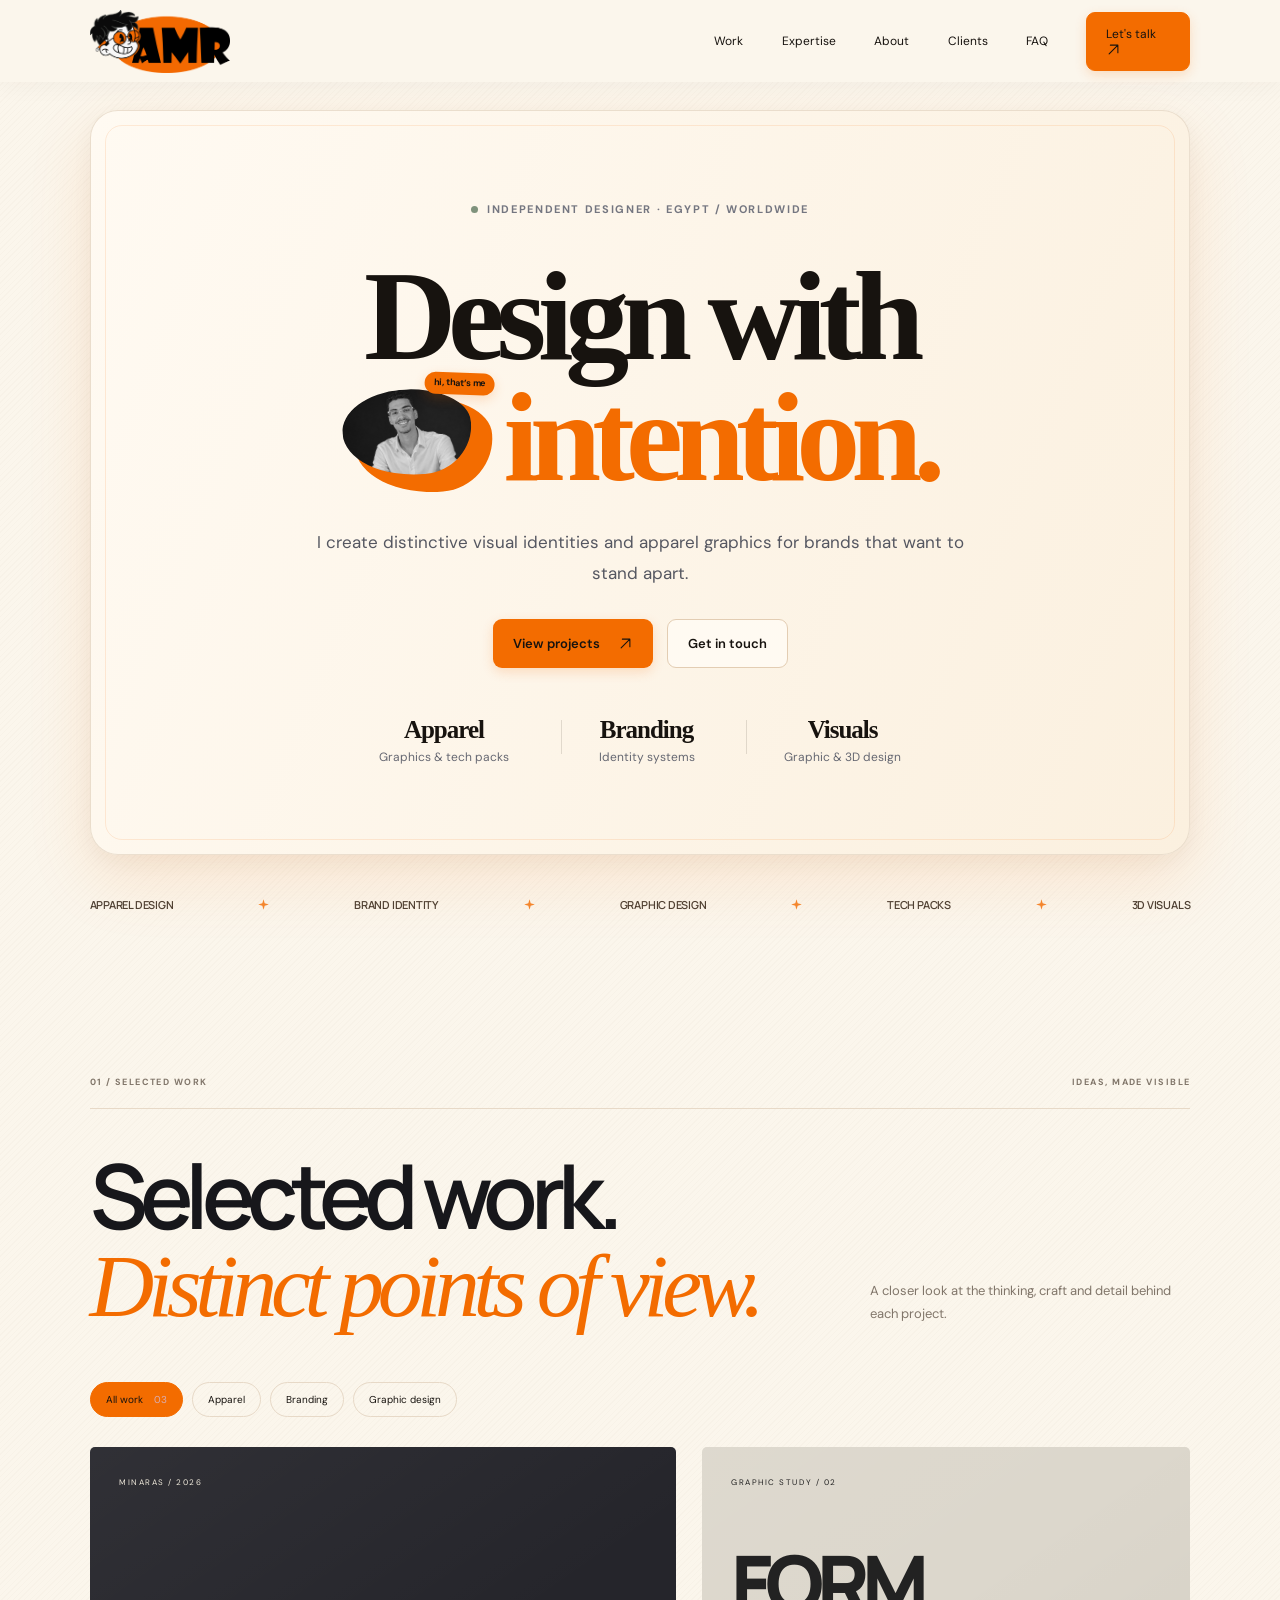
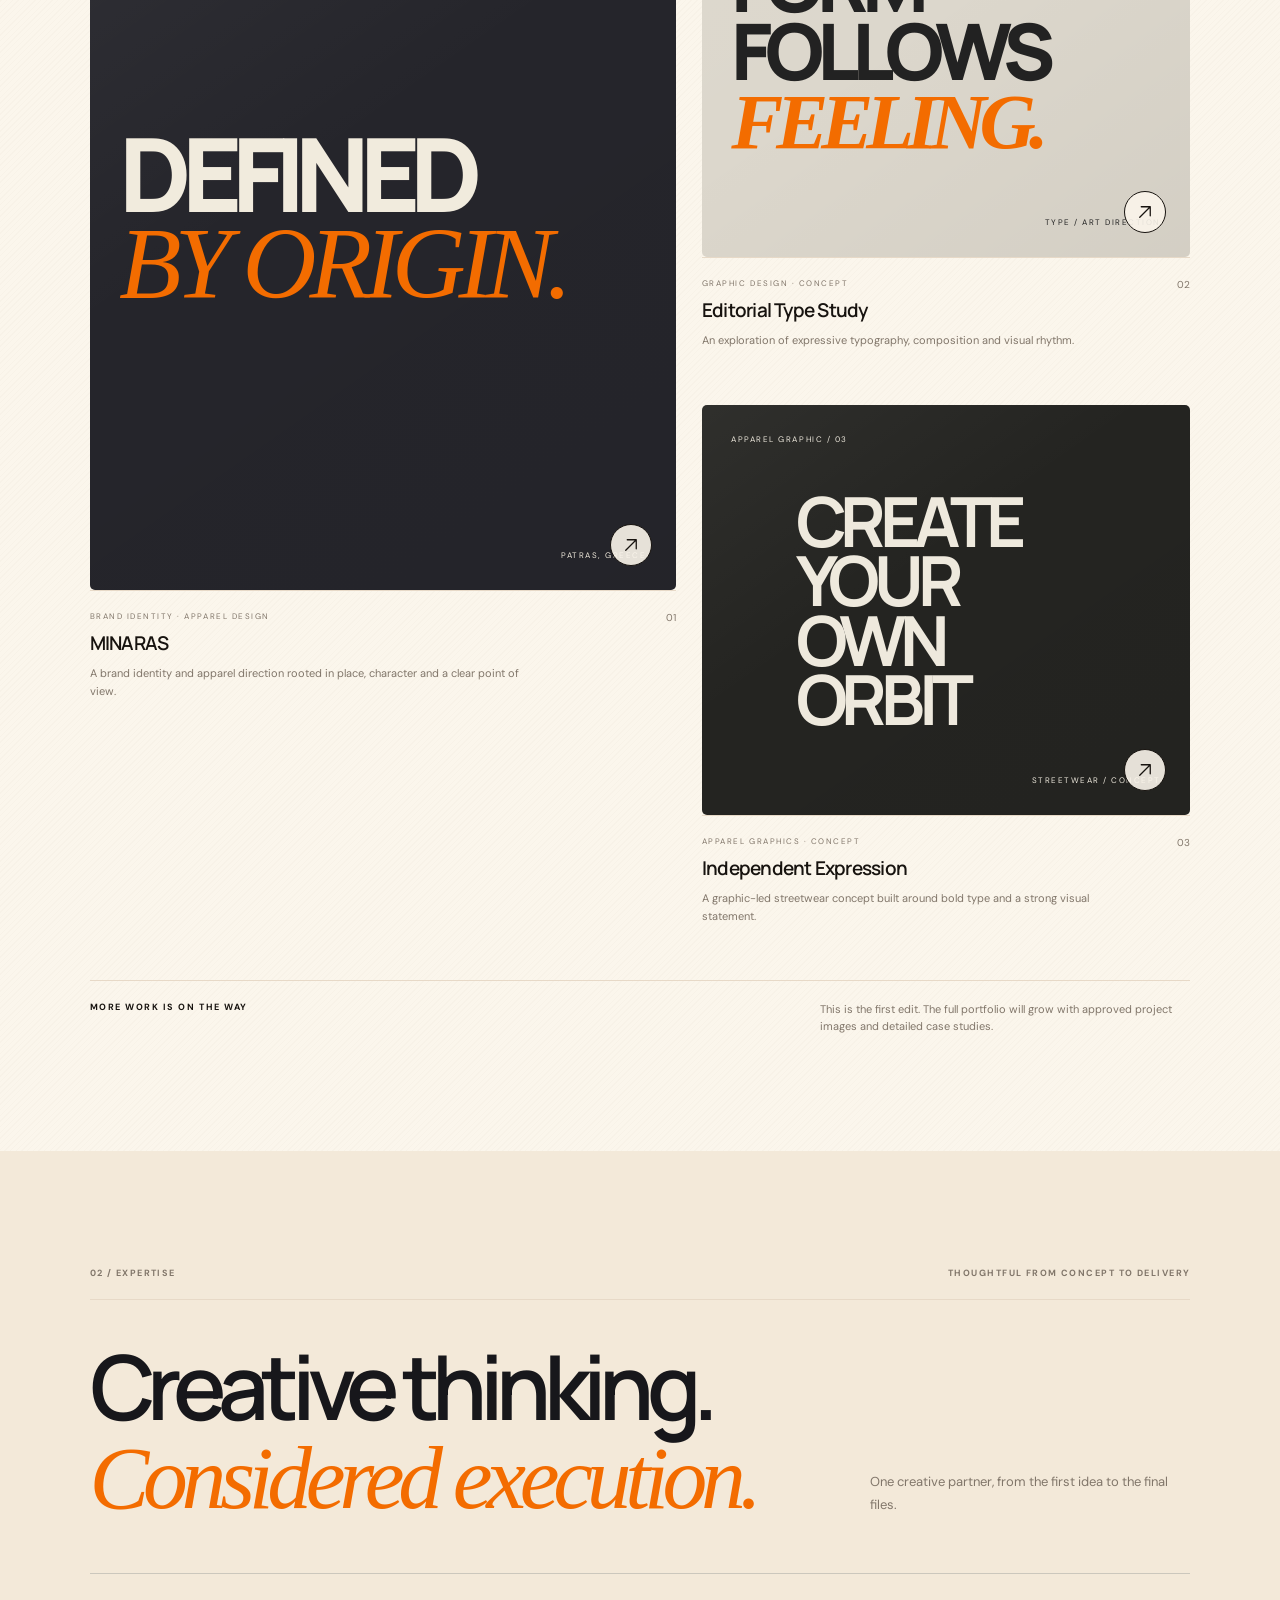
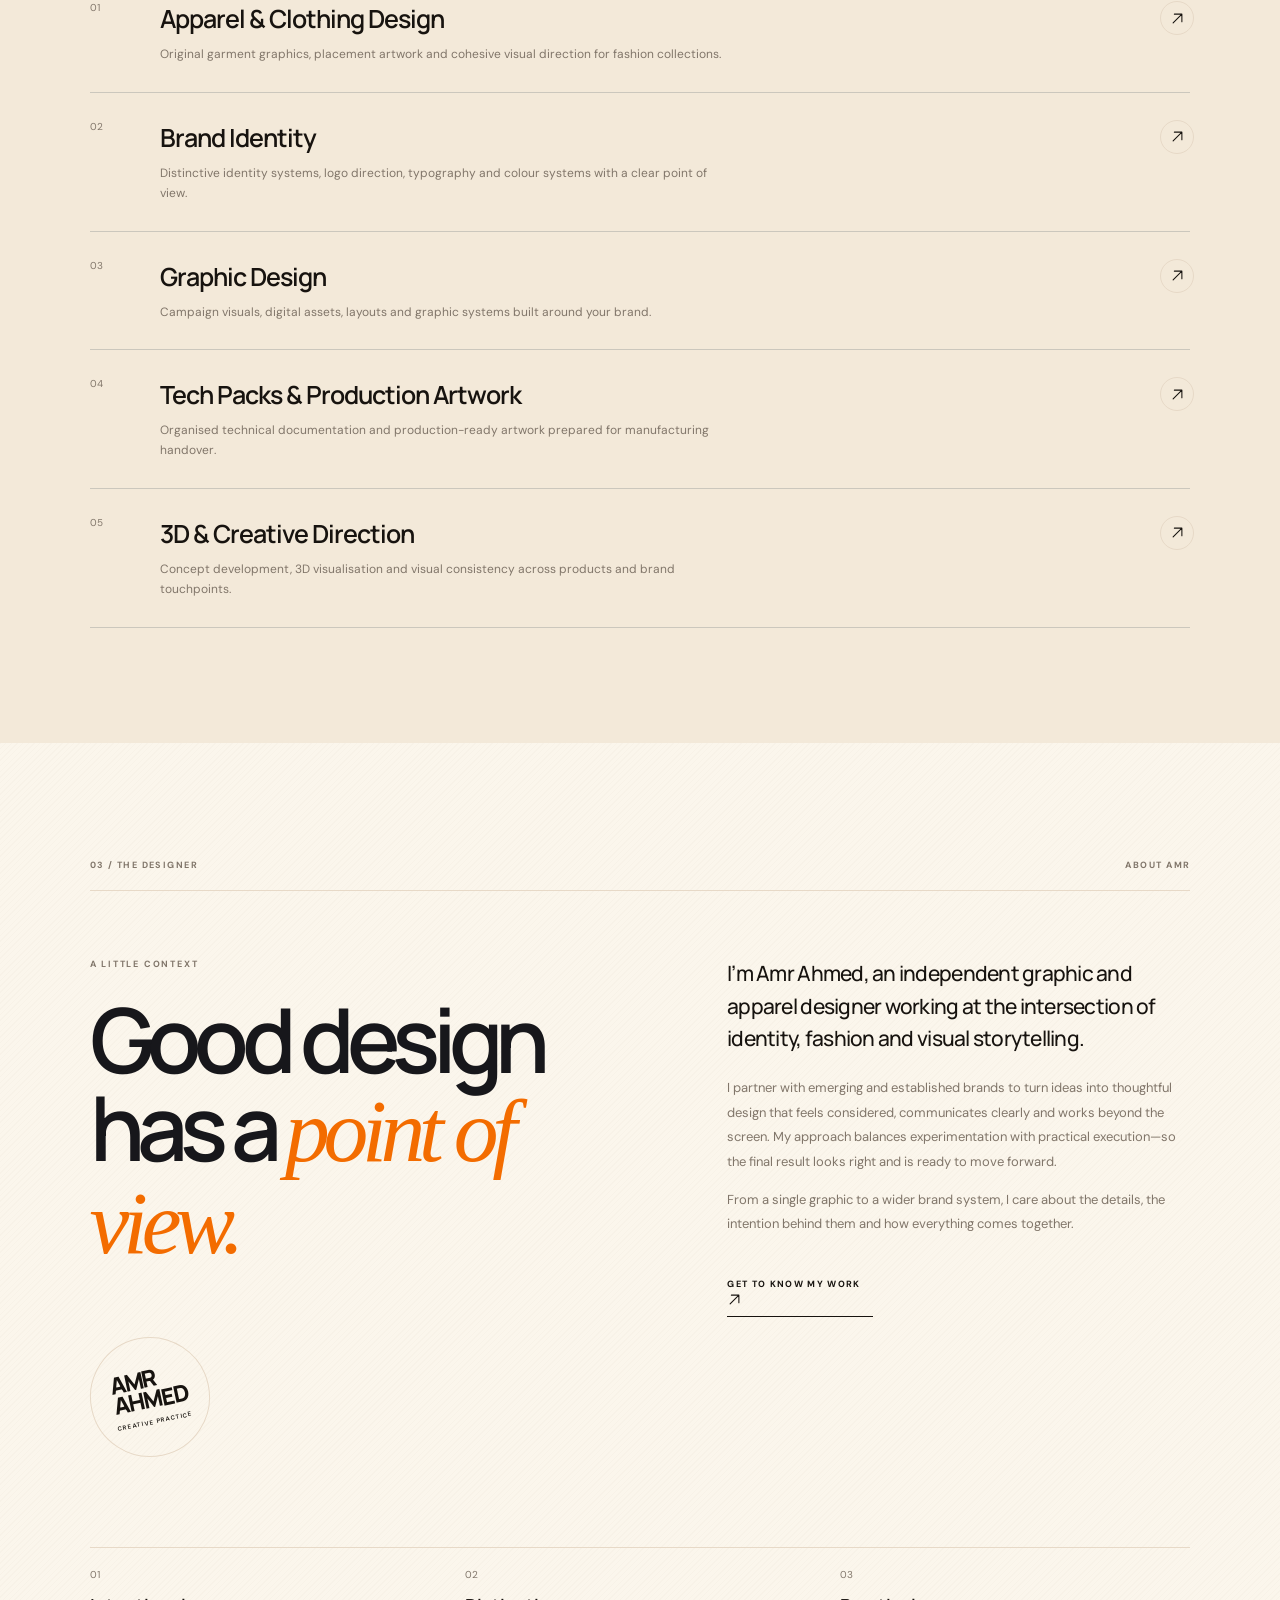
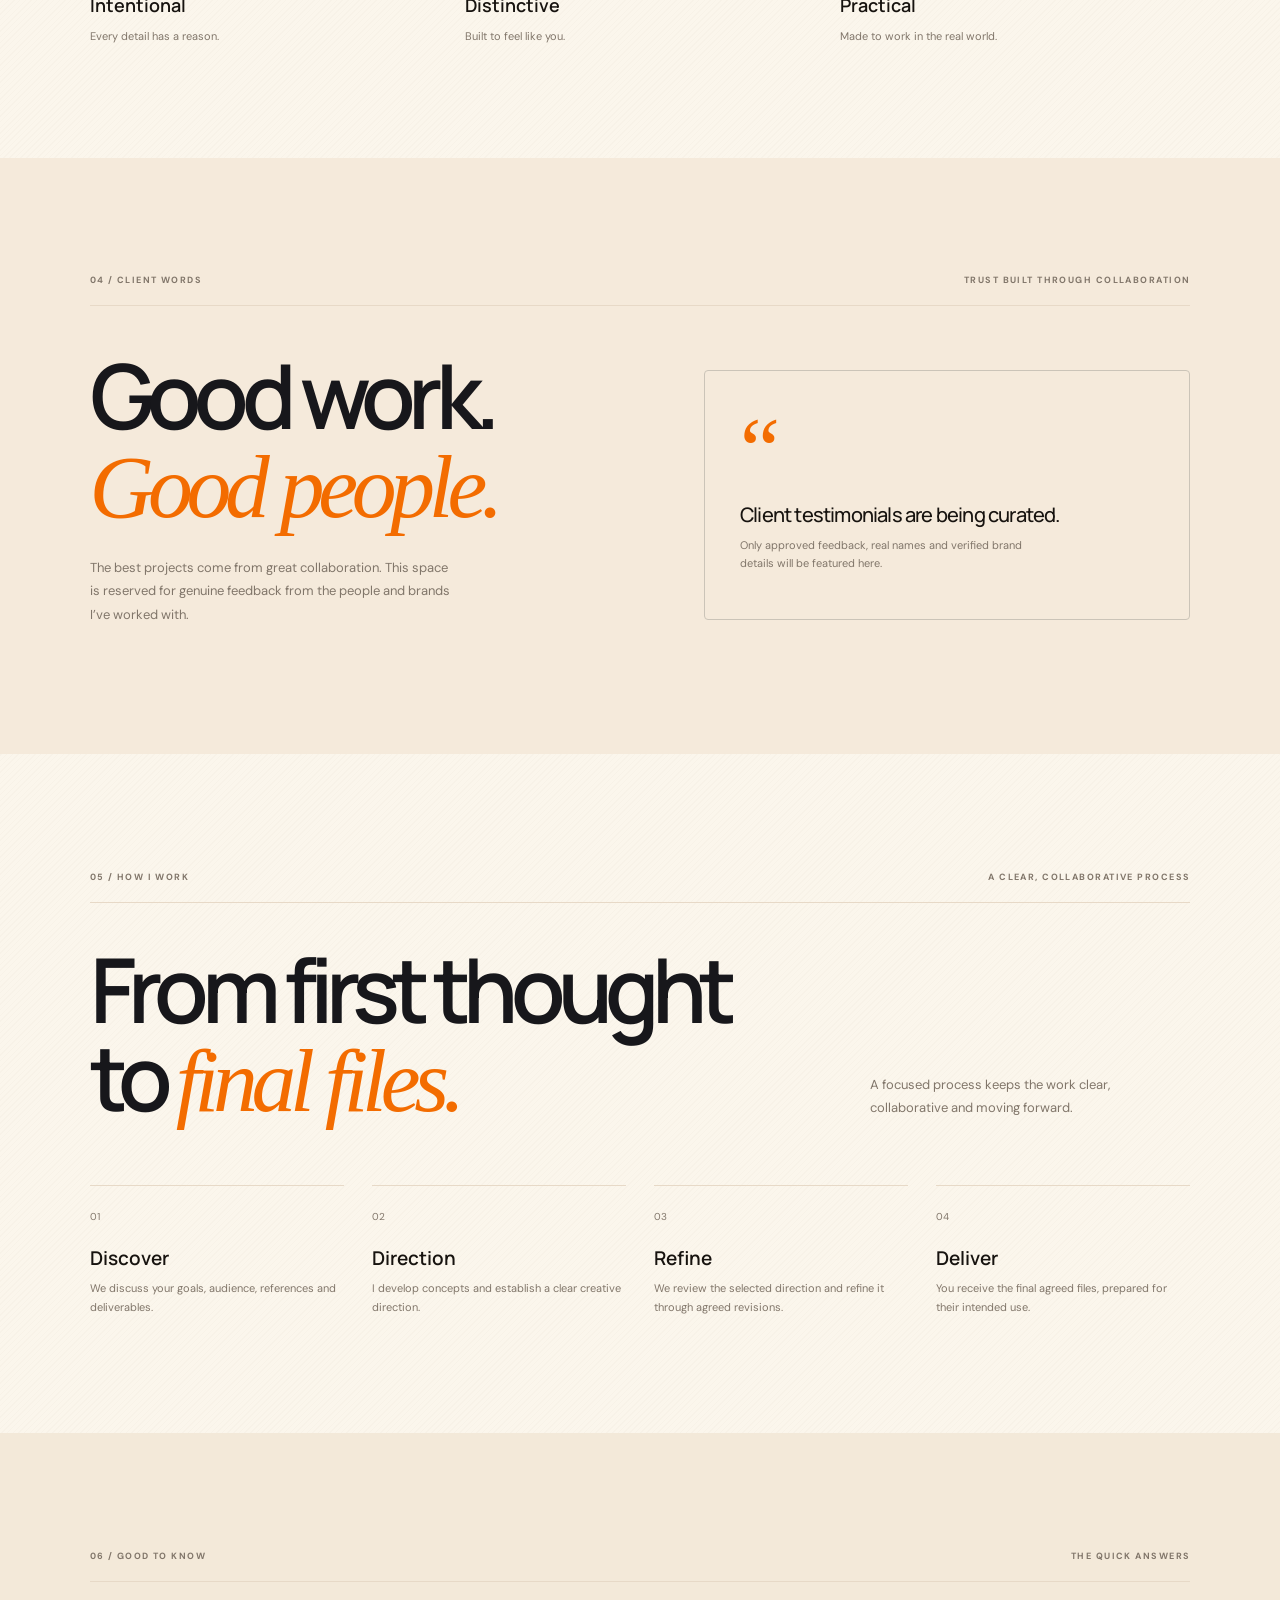
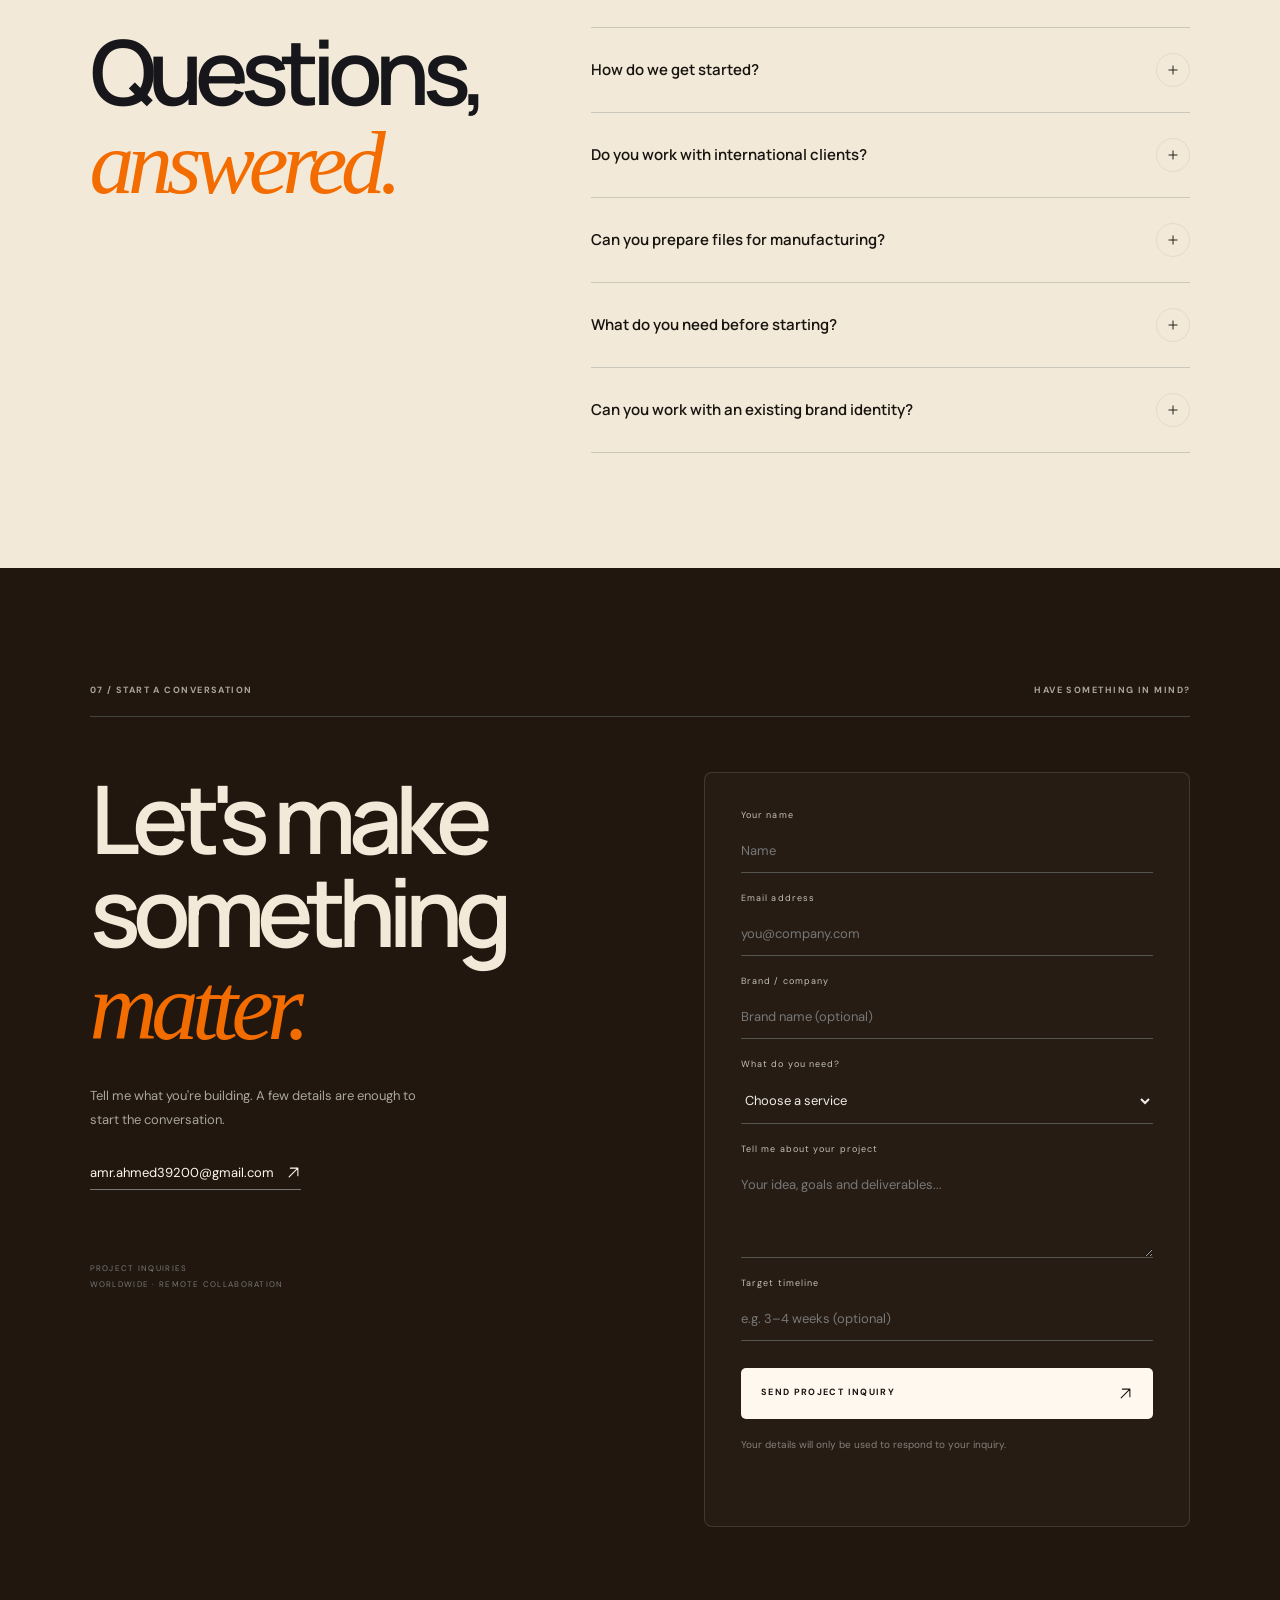
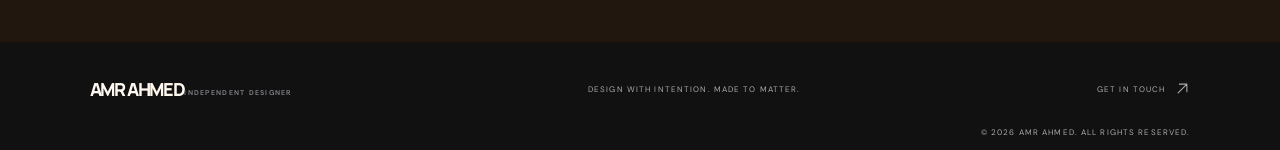
==== index.html @ 933d5154 "Use original portrait photo with its background" ====
<!doctype html>
<html lang="en">
<head>
<meta charset="utf-8">
<meta name="viewport" content="width=device-width,initial-scale=1">
<meta name="description" content="Amr Ahmed is an independent graphic and apparel designer creating distinctive visual identities, apparel graphics and production-ready design systems.">
<meta name="theme-color" content="#fbf6ec">
<title>Amr Ahmed — Independent Designer & Creative Studio</title>
<link rel="preconnect" href="https://fonts.googleapis.com">
<link rel="preconnect" href="https://fonts.gstatic.com" crossorigin>
<link href="https://fonts.googleapis.com/css2?family=DM+Sans:wght@400;500;600;700&family=Manrope:wght@400;500;600;700;800&display=swap" rel="stylesheet">
<link rel="stylesheet" href="styles.css">
</head>
<body>
<a class="skip-link" href="#main">Skip to content</a>
<header class="site-header">
  <a class="wordmark" href="#home" aria-label="Amr Ahmed home"><img class="brand-logo" src="amr-logo.png" alt="Amr Ahmed logo"></a>
  <button class="menu-toggle" aria-label="Open navigation" aria-expanded="false" aria-controls="primary-nav"><span></span><span></span></button>
  <nav class="nav" id="primary-nav" aria-label="Main navigation">
    <a href="#work">Work</a><a href="#services">Expertise</a><a href="#about">About</a><a href="#testimonials">Clients</a><a href="#faq">FAQ</a><a class="nav-cta" href="#contact">Let's talk <span><svg class="icon-arrow" viewBox="0 0 24 24" aria-hidden="true" focusable="false"><path d="M5 19 19 5M7 5h12v12"/></svg></span></a>
  </nav>
</header>
<main id="main">
<section class="hero section" id="home">
  <div class="hero-panel">
    <div class="hero-copy">
      <p class="eyebrow"><span class="status-dot"></span> INDEPENDENT DESIGNER · EGYPT / WORLDWIDE</p>
      <h1>Design with<br><em><span class="hero-portrait-sticker"><img class="portrait-main" src="Relaxed Monochrome Studio Portrait.png" alt="Amr Ahmed" loading="eager"><span>hi, that’s me</span></span>intention.</em></h1>
      <p class="hero-description">I create distinctive visual identities and apparel graphics for brands that want to stand apart.</p>
      <div class="hero-actions"><a class="primary-action" href="#work">View projects <span><svg class="icon-arrow" viewBox="0 0 24 24" aria-hidden="true" focusable="false"><path d="M5 19 19 5M7 5h12v12"/></svg></span></a><a class="secondary-action" href="#contact">Get in touch</a></div>
      <div class="hero-specialties"><div><strong>Apparel</strong><span>Graphics & tech packs</span></div><div><strong>Branding</strong><span>Identity systems</span></div><div><strong>Visuals</strong><span>Graphic & 3D design</span></div></div>
    </div>
    <div class="hero-art" aria-hidden="true"><div class="hero-orbit"></div><div class="hero-symbol">A<span>+</span></div></div>
  </div>
</section>
<div class="client-strip" aria-label="Design disciplines"><span>APPAREL DESIGN</span><svg class="strip-mark" viewBox="0 0 20 20" aria-hidden="true" focusable="false"><path d="M10 1.8 11.8 8.2 18.2 10 11.8 11.8 10 18.2 8.2 11.8 1.8 10 8.2 8.2 10 1.8Z" fill="currentColor"/></svg><span>BRAND IDENTITY</span><svg class="strip-mark" viewBox="0 0 20 20" aria-hidden="true" focusable="false"><path d="M10 1.8 11.8 8.2 18.2 10 11.8 11.8 10 18.2 8.2 11.8 1.8 10 8.2 8.2 10 1.8Z" fill="currentColor"/></svg><span>GRAPHIC DESIGN</span><svg class="strip-mark" viewBox="0 0 20 20" aria-hidden="true" focusable="false"><path d="M10 1.8 11.8 8.2 18.2 10 11.8 11.8 10 18.2 8.2 11.8 1.8 10 8.2 8.2 10 1.8Z" fill="currentColor"/></svg><span>TECH PACKS</span><svg class="strip-mark" viewBox="0 0 20 20" aria-hidden="true" focusable="false"><path d="M10 1.8 11.8 8.2 18.2 10 11.8 11.8 10 18.2 8.2 11.8 1.8 10 8.2 8.2 10 1.8Z" fill="currentColor"/></svg><span>3D VISUALS</span></div>

<section class="section work-section" id="work">
  <div class="section-kicker"><span>01 / SELECTED WORK</span><span>IDEAS, MADE VISIBLE</span></div>
  <div class="section-heading"><h2>Selected work.<br><em>Distinct points of view.</em></h2><p>A closer look at the thinking, craft and detail behind each project.</p></div>
  <div class="filter-bar" role="group" aria-label="Filter projects">
    <button class="filter-btn active" type="button" data-filter="all" aria-pressed="true">All work <span>03</span></button>
    <button class="filter-btn" type="button" data-filter="apparel" aria-pressed="false">Apparel</button>
    <button class="filter-btn" type="button" data-filter="branding" aria-pressed="false">Branding</button>
    <button class="filter-btn" type="button" data-filter="graphic" aria-pressed="false">Graphic design</button>
  </div>
  <div class="work-grid" id="project-grid">
    <article class="project project-feature" data-category="apparel branding">
      <a class="project-link" href="#contact" aria-label="Discuss a project like MINARAS">
        <div class="project-visual visual-minaras"><span class="visual-label">MINARAS / 2026</span><div class="visual-type">DEFINED<br><i>BY ORIGIN.</i></div><span class="visual-foot">PATRAS, GREECE</span><span class="visual-open"><svg class="icon-arrow" viewBox="0 0 24 24" aria-hidden="true" focusable="false"><path d="M5 19 19 5M7 5h12v12"/></svg></span></div>
      </a>
      <div class="project-meta"><div><p class="project-category">BRAND IDENTITY · APPAREL DESIGN</p><h3>MINARAS</h3><p class="project-description">A brand identity and apparel direction rooted in place, character and a clear point of view.</p></div><span class="project-number">01</span></div>
    </article>
    <article class="project" data-category="graphic">
      <a class="project-link" href="#contact" aria-label="Discuss graphic design projects">
        <div class="project-visual visual-typeonly"><span class="visual-label">GRAPHIC STUDY / 02</span><div class="type-poster">FORM<br>FOLLOWS<br><em>FEELING.</em></div><span class="visual-foot">TYPE / ART DIRECTION</span><span class="visual-open"><svg class="icon-arrow" viewBox="0 0 24 24" aria-hidden="true" focusable="false"><path d="M5 19 19 5M7 5h12v12"/></svg></span></div>
      </a>
      <div class="project-meta"><div><p class="project-category">GRAPHIC DESIGN · CONCEPT</p><h3>Editorial Type Study</h3><p class="project-description">An exploration of expressive typography, composition and visual rhythm.</p></div><span class="project-number">02</span></div>
    </article>
    <article class="project" data-category="apparel graphic">
      <a class="project-link" href="#contact" aria-label="Discuss apparel graphic projects">
        <div class="project-visual visual-dark"><span class="visual-label">APPAREL GRAPHIC / 03</span><div class="dark-orbit">CREATE<br>YOUR<br>OWN<br>ORBIT</div><span class="visual-foot">STREETWEAR / CONCEPT</span><span class="visual-open"><svg class="icon-arrow" viewBox="0 0 24 24" aria-hidden="true" focusable="false"><path d="M5 19 19 5M7 5h12v12"/></svg></span></div>
      </a>
      <div class="project-meta"><div><p class="project-category">APPAREL GRAPHICS · CONCEPT</p><h3>Independent Expression</h3><p class="project-description">A graphic-led streetwear concept built around bold type and a strong visual statement.</p></div><span class="project-number">03</span></div>
    </article>
  </div>
  <div class="work-note"><span>MORE WORK IS ON THE WAY</span><p>This is the first edit. The full portfolio will grow with approved project images and detailed case studies.</p></div>
</section>

<section class="services-section section" id="services">
  <div class="section-kicker"><span>02 / EXPERTISE</span><span>THOUGHTFUL FROM CONCEPT TO DELIVERY</span></div>
  <div class="section-heading"><h2>Creative thinking.<br><em>Considered execution.</em></h2><p>One creative partner, from the first idea to the final files.</p></div>
  <div class="service-list">
    <article class="service-row"><span>01</span><div><h3>Apparel & Clothing Design</h3><p>Original garment graphics, placement artwork and cohesive visual direction for fashion collections.</p></div><b><svg class="icon-arrow" viewBox="0 0 24 24" aria-hidden="true" focusable="false"><path d="M5 19 19 5M7 5h12v12"/></svg></b></article>
    <article class="service-row"><span>02</span><div><h3>Brand Identity</h3><p>Distinctive identity systems, logo direction, typography and colour systems with a clear point of view.</p></div><b><svg class="icon-arrow" viewBox="0 0 24 24" aria-hidden="true" focusable="false"><path d="M5 19 19 5M7 5h12v12"/></svg></b></article>
    <article class="service-row"><span>03</span><div><h3>Graphic Design</h3><p>Campaign visuals, digital assets, layouts and graphic systems built around your brand.</p></div><b><svg class="icon-arrow" viewBox="0 0 24 24" aria-hidden="true" focusable="false"><path d="M5 19 19 5M7 5h12v12"/></svg></b></article>
    <article class="service-row"><span>04</span><div><h3>Tech Packs & Production Artwork</h3><p>Organised technical documentation and production-ready artwork prepared for manufacturing handover.</p></div><b><svg class="icon-arrow" viewBox="0 0 24 24" aria-hidden="true" focusable="false"><path d="M5 19 19 5M7 5h12v12"/></svg></b></article>
    <article class="service-row"><span>05</span><div><h3>3D & Creative Direction</h3><p>Concept development, 3D visualisation and visual consistency across products and brand touchpoints.</p></div><b><svg class="icon-arrow" viewBox="0 0 24 24" aria-hidden="true" focusable="false"><path d="M5 19 19 5M7 5h12v12"/></svg></b></article>
  </div>
</section>

<section class="about-section section" id="about">
  <div class="section-kicker"><span>03 / THE DESIGNER</span><span>ABOUT AMR</span></div>
  <div class="about-layout"><div><p class="eyebrow">A LITTLE CONTEXT</p><h2>Good design<br>has a <em>point of view.</em></h2><div class="about-stamp">AMR<br>AHMED<span>CREATIVE PRACTICE</span></div></div>
    <div class="about-copy"><p class="about-lead">I’m Amr Ahmed, an independent graphic and apparel designer working at the intersection of identity, fashion and visual storytelling.</p><p>I partner with emerging and established brands to turn ideas into thoughtful design that feels considered, communicates clearly and works beyond the screen. My approach balances experimentation with practical execution—so the final result looks right and is ready to move forward.</p><p>From a single graphic to a wider brand system, I care about the details, the intention behind them and how everything comes together.</p><a class="text-link" href="mailto:amr.ahmed39200@gmail.com">GET TO KNOW MY WORK <span><svg class="icon-arrow" viewBox="0 0 24 24" aria-hidden="true" focusable="false"><path d="M5 19 19 5M7 5h12v12"/></svg></span></a></div>
  </div>
  <div class="principles"><div><span>01</span><strong>Intentional</strong><p>Every detail has a reason.</p></div><div><span>02</span><strong>Distinctive</strong><p>Built to feel like you.</p></div><div><span>03</span><strong>Practical</strong><p>Made to work in the real world.</p></div></div>
</section>

<section class="testimonials-section section" id="testimonials">
  <div class="section-kicker"><span>04 / CLIENT WORDS</span><span>TRUST BUILT THROUGH COLLABORATION</span></div>
  <div class="testimonial-layout"><div><h2>Good work.<br><em>Good people.</em></h2><p class="testimonial-intro">The best projects come from great collaboration. This space is reserved for genuine feedback from the people and brands I’ve worked with.</p></div>
    <div class="testimonial-empty"><span class="quote-mark">“</span><p>Client testimonials are being curated.</p><small>Only approved feedback, real names and verified brand details will be featured here.</small></div>
  </div>
</section>

<section class="process-section section">
  <div class="section-kicker"><span>05 / HOW I WORK</span><span>A CLEAR, COLLABORATIVE PROCESS</span></div>
  <div class="section-heading"><h2>From first thought<br>to <em>final files.</em></h2><p>A focused process keeps the work clear, collaborative and moving forward.</p></div>
  <div class="process-grid"><div><span>01</span><h3>Discover</h3><p>We discuss your goals, audience, references and deliverables.</p></div><div><span>02</span><h3>Direction</h3><p>I develop concepts and establish a clear creative direction.</p></div><div><span>03</span><h3>Refine</h3><p>We review the selected direction and refine it through agreed revisions.</p></div><div><span>04</span><h3>Deliver</h3><p>You receive the final agreed files, prepared for their intended use.</p></div></div>
</section>

<section class="faq-section section" id="faq">
  <div class="section-kicker"><span>06 / GOOD TO KNOW</span><span>THE QUICK ANSWERS</span></div>
  <div class="faq-layout"><h2>Questions,<br><em>answered.</em></h2><div class="faq-list">
    <details><summary>How do we get started? <span class="faq-toggle" aria-hidden="true"><svg viewBox="0 0 24 24" focusable="false"><path d="M12 5v14M5 12h14"/></svg></span></summary><p>Send a project inquiry with a short description, your goals and any useful references. I’ll review it and get back to you with next steps.</p></details>
    <details><summary>Do you work with international clients? <span class="faq-toggle" aria-hidden="true"><svg viewBox="0 0 24 24" focusable="false"><path d="M12 5v14M5 12h14"/></svg></span></summary><p>Yes. I work remotely with clients and brands across different countries and time zones.</p></details>
    <details><summary>Can you prepare files for manufacturing? <span class="faq-toggle" aria-hidden="true"><svg viewBox="0 0 24 24" focusable="false"><path d="M12 5v14M5 12h14"/></svg></span></summary><p>Yes. Production-oriented artwork and tech packs can be included when agreed in the project scope.</p></details>
    <details><summary>What do you need before starting? <span class="faq-toggle" aria-hidden="true"><svg viewBox="0 0 24 24" focusable="false"><path d="M12 5v14M5 12h14"/></svg></span></summary><p>A brief overview of the project, your goals, references if available and an idea of the deliverables and timeline.</p></details>
    <details><summary>Can you work with an existing brand identity? <span class="faq-toggle" aria-hidden="true"><svg viewBox="0 0 24 24" focusable="false"><path d="M12 5v14M5 12h14"/></svg></span></summary><p>Absolutely. I can work within your existing guidelines or help develop a new visual direction where needed.</p></details>
  </div></div>
</section>

<section class="contact-section section" id="contact">
  <div class="section-kicker"><span>07 / START A CONVERSATION</span><span>HAVE SOMETHING IN MIND?</span></div>
  <div class="contact-layout"><div><h2>Let's make<br>something <em>matter.</em></h2><p>Tell me what you're building. A few details are enough to start the conversation.</p><a class="contact-email" href="mailto:amr.ahmed39200@gmail.com">amr.ahmed39200@gmail.com <svg class="icon-arrow" viewBox="0 0 24 24" aria-hidden="true" focusable="false"><path d="M5 19 19 5M7 5h12v12"/></svg></a><div class="contact-aside">PROJECT INQUIRIES<br>WORLDWIDE · REMOTE COLLABORATION</div></div>
    <form id="project-inquiry-form" action="https://formspree.io/f/mgaknovb" method="POST">
      <input type="hidden" name="_subject" value="New Project Inquiry — Amr Ahmed Creative Studio"><input type="text" name="_gotcha" class="hidden" tabindex="-1" autocomplete="off" aria-hidden="true">
      <label>Your name<input name="name" required placeholder="Name"></label>
      <label>Email address<input type="email" name="email" required placeholder="you@company.com"></label>
      <label>Brand / company<input name="brand" placeholder="Brand name (optional)"></label>
      <label>What do you need?<select name="service" required><option value="">Choose a service</option><option>Apparel & Clothing Design</option><option>Brand Identity</option><option>Graphic Design</option><option>Tech Packs</option><option>3D & Creative Direction</option><option>Something else</option></select></label>
      <label>Tell me about your project<textarea name="details" rows="4" required placeholder="Your idea, goals and deliverables..."></textarea></label>
      <label>Target timeline<input name="timeline" placeholder="e.g. 3–4 weeks (optional)"></label>
      <button class="submit-btn" type="submit">SEND PROJECT INQUIRY <span><svg class="icon-arrow" viewBox="0 0 24 24" aria-hidden="true" focusable="false"><path d="M5 19 19 5M7 5h12v12"/></svg></span></button><small class="form-note">Your details will only be used to respond to your inquiry.</small><p id="form-status" class="form-note" role="status" aria-live="polite"></p>
    </form>
  </div>
</section>
</main>
<footer><a class="wordmark" href="#home">AMR AHMED<span>INDEPENDENT DESIGNER</span></a><span>DESIGN WITH INTENTION. MADE TO MATTER.</span><a href="mailto:amr.ahmed39200@gmail.com">GET IN TOUCH <svg class="icon-arrow" viewBox="0 0 24 24" aria-hidden="true" focusable="false"><path d="M5 19 19 5M7 5h12v12"/></svg></a><small>© <span id="year"></span> AMR AHMED. ALL RIGHTS RESERVED.</small></footer>
<script type="module" src="script.js"></script>
</body></html>
---- styles.css ----
:root{--paper:#f3f1eb;--paper-2:#e9e6de;--ink:#171715;--muted:#77756e;--line:#d5d1c7;--accent:#76283b;--accent-soft:#b98b91;--dark:#171715;--white:#f4f1e9;--page: min(1440px,100%);--gutter:clamp(24px,7vw,112px)}
*{box-sizing:border-box}html{scroll-behavior:smooth;scroll-padding-top:90px}body{margin:0;background:var(--paper);color:var(--ink);font-family:"DM Sans",sans-serif;-webkit-font-smoothing:antialiased}body.menu-open{overflow:hidden}a{color:inherit;text-decoration:none}button,input,select,textarea{font:inherit}button{color:inherit}.skip-link{position:absolute;left:-999px;top:10px;background:var(--ink);color:var(--paper);padding:12px;z-index:20}.skip-link:focus{left:10px}.site-header{height:88px;padding:0 var(--gutter);display:flex;align-items:center;justify-content:space-between;border-bottom:1px solid var(--line);position:sticky;top:0;background:rgba(243,241,235,.94);backdrop-filter:blur(14px);z-index:10}.wordmark{font:800 17px/1 Manrope,sans-serif;letter-spacing:-.07em}.wordmark span{display:block;font:600 8px "DM Sans";letter-spacing:.2em;margin-top:7px}.nav{display:flex;gap:clamp(18px,2.6vw,38px);align-items:center;font-size:11px}.nav a{transition:opacity .2s}.nav a:hover{opacity:.55}.nav-cta{border:1px solid var(--ink);padding:13px 17px}.nav-cta span{margin-left:12px}.menu-toggle{display:none}.section{width:var(--page);margin:auto;padding:clamp(82px,10vw,145px) var(--gutter)}.hero{min-height:min(790px,calc(100svh - 88px));position:relative;display:flex;flex-direction:column;justify-content:space-between;overflow:hidden;padding-top:45px;padding-bottom:80px}.hero-topline,.section-kicker{display:flex;justify-content:space-between;align-items:center;font-size:9px;letter-spacing:.16em;font-weight:700;color:var(--muted)}.status-dot{width:7px;height:7px;border-radius:50%;background:#82916e;display:inline-block;margin-right:9px}.hero-topline{justify-content:flex-start}.topline-location{margin-left:auto}.hero-content{position:relative;z-index:1;margin-top:45px}.eyebrow{font-size:9px;letter-spacing:.2em;font-weight:700;color:var(--muted)}.hero h1{font:600 clamp(64px,10vw,150px)/.88 Manrope,sans-serif;letter-spacing:-.09em;margin:35px 0 38px;max-width:1000px}.hero h1 em,h2 em{font-family:Georgia,serif;font-weight:400;color:var(--accent);letter-spacing:-.07em}.hero-bottom{display:flex;justify-content:space-between;align-items:end;max-width:830px}.hero-bottom p{max-width:400px;font-size:15px;line-height:1.8;color:#5d5b55;margin:0}.round-link{width:100px;height:100px;border:1px solid var(--ink);border-radius:50%;display:flex;flex-direction:column;justify-content:center;align-items:center;text-align:center;font-size:8px;letter-spacing:.13em;line-height:1.5;transition:background .25s,color .25s,transform .25s}.round-link span{font-size:17px;margin-top:4px}.round-link:hover{background:var(--ink);color:var(--paper);transform:rotate(-8deg)}.hero-index{position:absolute;right:8%;top:22%;font:800 clamp(150px,25vw,370px)/1 Manrope;color:#ebe8e0;letter-spacing:-.15em;pointer-events:none}.hero-index span{font-size:18px;vertical-align:top}.hero-side-note{position:absolute;right:var(--gutter);bottom:32px;writing-mode:vertical-rl;font-size:8px;letter-spacing:.18em;color:var(--muted)}.marquee{background:var(--ink);color:var(--paper);overflow:hidden;padding:21px var(--gutter);white-space:nowrap}.marquee div{display:flex;justify-content:space-between;align-items:center;gap:30px;font-size:9px;letter-spacing:.2em;font-weight:600}.marquee i{font-style:normal;color:var(--accent-soft)}.section-kicker{padding-bottom:18px;border-bottom:1px solid var(--line)}.section-heading{display:flex;justify-content:space-between;align-items:end;gap:40px;margin:42px 0 52px}.section h2{font:600 clamp(48px,7vw,96px)/.98 Manrope;letter-spacing:-.085em;margin:0}.section-heading>p{max-width:320px;color:var(--muted);font-size:13px;line-height:1.8;margin:0 0 5px}.filter-bar{display:flex;gap:9px;flex-wrap:wrap;margin:0 0 30px}.filter-btn{border:1px solid var(--line);background:transparent;padding:10px 15px;border-radius:40px;font-size:10px;cursor:pointer;transition:background .2s,color .2s,border .2s}.filter-btn span{margin-left:8px;color:var(--accent-soft)}.filter-btn:hover,.filter-btn.active{background:var(--ink);border-color:var(--ink);color:var(--paper)}.filter-btn.active span{color:#d8aeb4}.work-grid{display:grid;grid-template-columns:1.2fr 1fr;gap:56px 26px}.project{min-width:0}.project-feature{grid-row:span 2}.project-link{display:block}.project-visual{height:clamp(290px,32vw,440px);position:relative;overflow:hidden;padding:clamp(18px,2.3vw,30px);display:flex;flex-direction:column;justify-content:space-between;transition:transform .4s}.project-link:hover .project-visual{transform:translateY(-5px)}.project-feature .project-visual{height:clamp(550px,58vw,780px)}.visual-minaras{background:#76283b;color:#f1ebdd}.visual-type{font:800 clamp(54px,8vw,112px)/.84 Manrope;letter-spacing:-.1em;margin:auto 0}.visual-type i{font-family:Georgia,serif;font-weight:400;letter-spacing:-.07em}.visual-label,.visual-foot{font-size:8px;letter-spacing:.19em}.visual-foot{align-self:flex-end}.visual-typeonly{background:#dcd7cc;color:#222}.type-poster{font:800 clamp(42px,6.3vw,78px)/.87 Manrope;letter-spacing:-.09em;margin:auto 0}.type-poster em{font-family:Georgia;color:var(--accent)}.visual-dark{background:#242421;color:#eee9dd}.dark-orbit{font:700 clamp(42px,5.4vw,70px)/.86 Manrope;letter-spacing:-.09em;margin:auto 0 auto 15%}.visual-open{position:absolute;right:24px;bottom:24px;font-size:19px}.project-meta{display:flex;justify-content:space-between;gap:20px;padding-top:17px;border-top:1px solid var(--line)}.project-category{font-size:8px!important;letter-spacing:.16em;color:var(--muted)!important;margin:0 0 9px!important}.project-meta h3{font:600 19px Manrope;margin:0 0 8px;letter-spacing:-.04em}.project-description{font-size:11px!important;color:var(--muted);line-height:1.65;margin:0;max-width:440px}.project-number{font-size:10px;color:var(--muted)}.work-note{border-top:1px solid var(--line);margin-top:55px;padding-top:20px;display:flex;justify-content:space-between;gap:30px}.work-note span{font-size:9px;letter-spacing:.17em;font-weight:700}.work-note p{font-size:11px;color:var(--muted);max-width:370px;margin:0;line-height:1.6}.services-section,.faq-section{background:var(--paper-2)}.service-list{border-top:1px solid #cbc7bd}.service-row{display:grid;grid-template-columns:70px 1fr 30px;align-items:start;padding:27px 0;border-bottom:1px solid #cbc7bd}.service-row>span,.process-grid>div>span,.principles span{font-size:10px;color:var(--muted)}.service-row h3{font:600 clamp(19px,2.1vw,25px) Manrope;margin:0 0 8px;letter-spacing:-.04em}.service-row p{font-size:12px;color:var(--muted);margin:0;max-width:570px;line-height:1.7}.service-row b{font-size:18px;font-weight:400}.about-layout{display:grid;grid-template-columns:1.1fr 1fr;gap:10vw;margin-top:58px}.about-layout h2{margin-top:25px}.about-copy{max-width:520px;padding-top:8px}.about-copy p{font-size:13px;line-height:1.9;color:var(--muted)}.about-copy .about-lead{font:500 21px/1.55 Manrope;color:var(--ink);letter-spacing:-.035em;margin-top:0}.text-link{display:inline-block;font-size:9px;letter-spacing:.15em;font-weight:700;border-bottom:1px solid;padding-bottom:9px;margin-top:22px}.text-link span{font-size:15px;margin-left:12px}.about-stamp{margin-top:70px;width:120px;height:120px;border:1px solid var(--line);border-radius:50%;display:flex;flex-direction:column;justify-content:center;align-items:center;font:800 23px/.9 Manrope;letter-spacing:-.08em;transform:rotate(-12deg)}.about-stamp span{font:600 6px "DM Sans";letter-spacing:.15em;margin-top:9px}.principles{display:grid;grid-template-columns:repeat(3,1fr);gap:25px;margin-top:90px;border-top:1px solid var(--line);padding-top:20px}.principles>div{display:grid;gap:12px}.principles strong{font:600 18px Manrope}.principles p{font-size:11px;color:var(--muted);margin:0}.testimonials-section{background:#e8e3da}.testimonial-layout{display:grid;grid-template-columns:1fr 1fr;gap:10vw;align-items:center;padding-top:45px}.testimonial-intro{font-size:13px;line-height:1.8;color:var(--muted);max-width:360px;margin-top:25px}.testimonial-empty{min-height:250px;border:1px solid #cbc4b8;padding:35px;display:flex;flex-direction:column;justify-content:center;align-items:flex-start}.quote-mark{font:90px/.7 Georgia;color:var(--accent)}.testimonial-empty p{font:500 20px Manrope;letter-spacing:-.04em;margin:20px 0 8px}.testimonial-empty small{font-size:11px;line-height:1.7;color:var(--muted);max-width:300px}.process-grid{display:grid;grid-template-columns:repeat(4,1fr);gap:28px;margin-top:60px}.process-grid>div{border-top:1px solid var(--line);padding-top:18px}.process-grid h3{font:600 19px Manrope;margin:20px 0 8px}.process-grid p{font-size:11px;color:var(--muted);line-height:1.8;margin:0}.faq-layout{display:grid;grid-template-columns:.8fr 1.2fr;gap:8vw;margin-top:45px}.faq-list details{border-top:1px solid #cbc7bd;padding:21px 0}.faq-list details:last-child{border-bottom:1px solid #cbc7bd}.faq-list summary{cursor:pointer;list-style:none;font:600 15px Manrope;display:flex;justify-content:space-between;gap:20px}.faq-list summary::-webkit-details-marker{display:none}.faq-list summary span{font-size:20px;font-weight:400;transition:transform .2s}.faq-list details[open] summary span{transform:rotate(45deg)}.faq-list details p{font-size:12px;line-height:1.8;color:var(--muted);max-width:620px}.contact-section{background:var(--dark);color:var(--white)}.contact-section .section-kicker{border-color:#45433f;color:#aaa69d}.contact-layout{display:grid;grid-template-columns:1fr 1fr;gap:10vw;margin-top:55px}.contact-layout h2{font-size:clamp(54px,7.4vw,98px)}.contact-layout>div>p{font-size:13px;color:#aaa69d;line-height:1.8;max-width:340px;margin:30px 0}.contact-email{font-size:13px;border-bottom:1px solid #777;padding-bottom:8px}.contact-aside{margin-top:70px;font-size:8px;line-height:2;letter-spacing:.16em;color:#777}.contact-layout form{display:grid;gap:19px}.contact-layout label{font-size:9px;letter-spacing:.12em;color:#c6c2b9;display:grid;gap:8px}.contact-layout input,.contact-layout select,.contact-layout textarea{width:100%;background:transparent;border:0;border-bottom:1px solid #55534e;padding:10px 0;color:#f0eee8;font:13px "DM Sans";outline:none;border-radius:0}.contact-layout input:focus,.contact-layout select:focus,.contact-layout textarea:focus{border-color:#f0eee8}.contact-layout select option{color:#111}.contact-layout textarea{resize:vertical}.contact-layout input::placeholder,.contact-layout textarea::placeholder{color:#777}.hidden{display:none!important}.submit-btn{background:var(--white);color:var(--ink);border:0;padding:17px;text-align:left;font:700 9px "DM Sans";letter-spacing:.15em;cursor:pointer;margin-top:8px;display:flex;justify-content:space-between}.submit-btn:hover{background:#d8d2c7}.submit-btn:disabled{opacity:.6;cursor:wait}.form-note{font-size:10px;color:#858179}.site-header,footer{position:relative;z-index:2}footer{background:#111;color:var(--white);padding:38px var(--gutter) 52px;display:flex;align-items:center;justify-content:space-between;gap:20px}footer>span,footer>a:not(.wordmark),footer>small{font-size:8px;letter-spacing:.14em;color:#aaa}footer>small{position:absolute;right:var(--gutter);bottom:13px}
@media(max-width:900px){.nav{gap:17px}.nav a{font-size:10px}.hero h1{font-size:clamp(65px,11vw,112px)}.work-grid{gap:42px 20px}.project-feature .project-visual{height:620px}}
@media(max-width:700px){html{scroll-padding-top:72px}.site-header{height:72px;padding:0 6vw}.menu-toggle{display:flex;width:42px;height:42px;border:1px solid var(--line);background:transparent;border-radius:50%;flex-direction:column;justify-content:center;align-items:center;gap:5px;cursor:pointer}.menu-toggle span{width:15px;height:1px;background:var(--ink);transition:transform .2s}.menu-toggle[aria-expanded=true] span:first-child{transform:translateY(3px) rotate(45deg)}.menu-toggle[aria-expanded=true] span:last-child{transform:translateY(-3px) rotate(-45deg)}.nav{display:none;position:fixed;top:72px;left:0;right:0;bottom:0;background:var(--paper);padding:35px 8vw;flex-direction:column;align-items:flex-start;gap:27px;font:500 23px Manrope}.nav.open{display:flex}.nav .nav-cta{font:600 12px "DM Sans";margin-top:10px}.section{padding:85px 7vw}.hero{min-height:690px;min-height:calc(100svh - 72px);padding-top:25px;padding-bottom:65px}.hero-topline{font-size:7px;letter-spacing:.11em;flex-wrap:wrap}.topline-location{width:100%;margin:8px 0 0 16px}.hero-content{margin-top:35px}.hero h1{font-size:clamp(58px,13.5vw,94px);margin:35px 0 30px}.hero-bottom{align-items:flex-start;gap:25px}.hero-bottom p{font-size:13px;max-width:260px}.round-link{width:78px;height:78px;flex-shrink:0;font-size:7px}.hero-index{top:33%;right:0;font-size:47vw}.hero-side-note{right:7vw;bottom:18px;font-size:7px}.marquee{padding:18px 7vw}.marquee div{justify-content:flex-start;gap:20px;font-size:8px;min-width:max-content}.section-kicker{font-size:7px;letter-spacing:.12em;gap:15px}.section-heading{display:block;margin:32px 0 35px}.section h2{font-size:clamp(44px,10vw,68px)}.section-heading>p{margin-top:18px;font-size:12px}.filter-bar{gap:7px;margin-bottom:22px}.filter-btn{padding:9px 12px;font-size:9px}.work-grid{grid-template-columns:1fr;gap:38px}.project-feature{grid-row:auto}.project-feature .project-visual{height:clamp(390px,112vw,550px)}.project-visual{height:clamp(290px,78vw,390px)}.visual-type{font-size:clamp(55px,14vw,90px)}.type-poster{font-size:clamp(45px,12vw,70px)}.dark-orbit{font-size:clamp(45px,12vw,68px)}.project-meta h3{font-size:17px}.work-note{display:block;margin-top:40px}.work-note p{margin-top:12px}.service-row{grid-template-columns:32px 1fr 18px;padding:23px 0}.service-row h3{font-size:18px}.service-row p{font-size:11px}.about-layout,.testimonial-layout,.faq-layout,.contact-layout{grid-template-columns:1fr;gap:35px}.about-layout{margin-top:35px}.about-copy .about-lead{font-size:18px}.about-stamp{width:95px;height:95px;font-size:19px;margin-top:45px}.principles{margin-top:55px;gap:15px}.principles strong{font-size:14px}.principles p{font-size:10px}.testimonial-layout{padding-top:35px}.testimonial-empty{min-height:210px;padding:25px}.process-grid{grid-template-columns:1fr 1fr;gap:25px 18px;margin-top:40px}.process-grid h3{font-size:17px}.faq-layout{margin-top:35px}.faq-list summary{font-size:13px}.contact-layout{margin-top:38px}.contact-layout h2{font-size:clamp(52px,12vw,78px)}.contact-aside{margin-top:40px}footer{padding:30px 7vw 58px;flex-wrap:wrap}footer>span{order:3;width:100%;font-size:7px}footer>small{left:7vw;right:auto;font-size:7px}footer>a:not(.wordmark){margin-left:auto}}
@media(max-width:390px){.hero h1{font-size:57px}.hero-bottom p{max-width:210px}.round-link{width:70px;height:70px}.process-grid{grid-template-columns:1fr}.principles{grid-template-columns:1fr}.principles>div{grid-template-columns:25px 1fr;align-items:center}.principles p{grid-column:2;margin-top:-8px}}
@media(prefers-reduced-motion:reduce){html{scroll-behavior:auto}*,*::before,*::after{transition:none!important;animation:none!important}}

.success-page{min-height:100svh;display:grid;place-items:center;padding:30px var(--gutter);background:var(--paper)}
.success-card{max-width:720px}
.success-card h1{font:600 clamp(58px,10vw,112px)/.92 Manrope;letter-spacing:-.09em;margin:42px 0 28px}
.success-card p{max-width:470px;color:var(--muted);font-size:14px;line-height:1.8}
.success-card a{display:inline-block;margin-top:28px;border-bottom:1px solid;padding-bottom:9px;font-size:9px;letter-spacing:.15em;font-weight:700}


/* Reference-led portfolio refresh: refined light studio / editorial hero */
:root{--paper:#f5f5f6;--paper-2:#eceef1;--ink:#15151a;--muted:#777981;--line:#dedfe3;--accent:#92949a;--accent-soft:#c5c6ca;--dark:#17171b;--white:#f6f6f7;--gutter:clamp(22px,7vw,106px)}
body{background:var(--paper);background-image:repeating-linear-gradient(135deg,rgba(20,20,25,.012) 0,rgba(20,20,25,.012) 1px,transparent 1px,transparent 4px)}
.site-header{height:82px;border:0;background:rgba(246,246,247,.88);padding-inline:var(--gutter)}
.wordmark{font-size:18px;letter-spacing:-.075em}.wordmark span{font-size:7px;letter-spacing:.18em;color:#85868c}
.nav{gap:clamp(20px,3vw,42px);font-size:12px}.nav-cta{background:#17171b;color:#fff;border:1px solid #17171b;border-radius:9px;padding:13px 19px;box-shadow:0 3px 8px #0002}.nav-cta span{margin-left:14px}
.hero.section{width:100%;max-width:1440px;padding-top:28px;padding-bottom:30px;min-height:0;display:block;overflow:visible}
.hero-panel{min-height:470px;border-radius:28px;background:linear-gradient(112deg,#eceef2 0%,#e8e9ed 55%,#d4d6dc 100%);display:grid;grid-template-columns:1.08fr .92fr;position:relative;overflow:visible}
.hero-copy{padding:clamp(40px,7vw,88px) 0 clamp(36px,5vw,64px) clamp(34px,7vw,84px);position:relative;z-index:2}
.hero-copy .eyebrow{display:flex;align-items:center;gap:9px;font-size:9px;letter-spacing:.15em;color:#747680}
.hero-copy .status-dot{margin:0;background:#7f927c}
.hero h1{font:600 clamp(58px,7.2vw,94px)/.98 Georgia,serif;letter-spacing:-.065em;margin:42px 0 17px;max-width:580px}
.hero h1 em{color:#92949b;font-style:normal;font-weight:600;letter-spacing:-.07em}
.hero-description{font-size:14px;line-height:1.75;color:#555761;max-width:400px;margin:0}
.hero-actions{display:flex;gap:10px;margin-top:23px}
.primary-action,.secondary-action{display:inline-flex;align-items:center;gap:18px;padding:12px 17px;border-radius:9px;font-size:12px;font-weight:600}
.primary-action{background:#17171b;color:white;box-shadow:0 3px 7px #0003}.secondary-action{border:1px solid #c9cbd1;background:#ffffff35}
.hero-specialties{display:flex;gap:clamp(20px,3.4vw,48px);margin-top:32px}
.hero-specialties div{display:grid;gap:5px}.hero-specialties strong{font:600 21px Georgia,serif;letter-spacing:-.04em}.hero-specialties span{font-size:10px;color:#666872}
.hero-art{position:relative;min-height:470px;overflow:hidden;display:flex;align-items:center;justify-content:center}
.hero-art-glow{position:absolute;width:74%;aspect-ratio:1;border-radius:50%;background:radial-gradient(circle,#c4c6cc 0,#d4d6dc 48%,transparent 70%);right:5%;top:5%}
.hero-monogram{position:relative;z-index:1;font:800 clamp(210px,30vw,390px)/.8 Manrope,sans-serif;letter-spacing:-.19em;color:#24252b;transform:translateX(-8%)}
.hero-monogram span{color:#555760}
.hero-art-caption{position:absolute;right:8%;top:11%;z-index:2;display:grid;gap:5px;text-align:right;font-size:8px;letter-spacing:.17em;color:#656770}
.availability-card{position:absolute;z-index:3;bottom:38px;left:-12%;width:min(330px,90%);padding:22px 65px 22px 24px;background:rgba(34,35,41,.88);color:#fff;border:1px solid #ffffff35;border-radius:16px;box-shadow:0 12px 35px #0002;backdrop-filter:blur(16px)}
.availability-label{font-size:9px;color:#b8bac1}.availability-card strong{display:block;font-size:14px;font-weight:600;margin:8px 0}.availability-card p{font-size:11px;line-height:1.55;color:#d1d2d7;margin:0}.availability-card>a{position:absolute;right:22px;bottom:22px;width:38px;height:38px;border-radius:10px;background:white;color:#17171b;display:grid;place-items:center;font-size:19px}
.client-strip{max-width:1440px;margin:0 auto;padding:12px var(--gutter) 48px;display:flex;align-items:center;justify-content:space-between;gap:15px;white-space:nowrap;overflow:hidden;color:#34353b}
.client-strip span{font:600 11px Manrope;letter-spacing:-.02em}.client-strip b{font-size:14px;color:#a5a6ad}
.section{padding-top:clamp(75px,9vw,120px);padding-bottom:clamp(75px,9vw,120px)}
.section h2{color:#17171b}.section h2 em{color:#92949b}.services-section,.faq-section{background:#eceef1}.testimonials-section{background:#e8e9ed}
.visual-minaras{background:#25252b}.visual-type i,.type-poster em{color:#b8b9c0}
.filter-btn:hover,.filter-btn.active{background:#17171b;border-color:#17171b}
.contact-section{background:#17171b}
@media(max-width:900px){.hero-panel{grid-template-columns:1fr .8fr}.hero-copy{padding-left:5vw}.hero h1{font-size:clamp(55px,8vw,78px)}.hero-art{min-height:440px}.availability-card{left:-24%}}
@media(max-width:700px){
.site-header{height:72px}.hero.section{padding:16px 5vw 22px}.hero-panel{display:flex;flex-direction:column;border-radius:22px;min-height:0}.hero-copy{padding:38px 26px 20px}.hero-copy .eyebrow{font-size:8px}.hero h1{font-size:clamp(58px,13vw,78px);margin:30px 0 14px}.hero-description{font-size:13px;max-width:330px}.hero-actions{margin-top:19px}.primary-action,.secondary-action{font-size:11px;padding:11px 14px}.hero-specialties{gap:18px;margin-top:27px}.hero-specialties strong{font-size:18px}.hero-specialties span{font-size:9px}.hero-art{min-height:280px;margin-top:-5px}.hero-monogram{font-size:clamp(220px,62vw,310px);transform:translate(-7%,0)}.hero-art-caption{top:8%;right:8%}.availability-card{left:5%;bottom:16px;width:82%;padding:15px 55px 15px 17px;border-radius:13px}.availability-card strong{font-size:12px;margin:5px 0}.availability-card p{font-size:10px}.availability-card>a{width:32px;height:32px;right:14px;bottom:14px}.client-strip{padding:12px 7vw 28px;justify-content:flex-start;overflow-x:auto;scrollbar-width:none}.client-strip::-webkit-scrollbar{display:none}.client-strip span{font-size:9px}.client-strip b{font-size:11px}.section{padding:76px 7vw}.services-section,.faq-section{padding-inline:7vw}
}

/* Personal portrait integrated into the hero */
.hero-art{background:linear-gradient(145deg,#24252a,#111216 85%);isolation:isolate}
.hero-art-glow,.hero-monogram{display:none!important}
.hero-portrait{position:absolute;inset:0;width:100%;height:100%;object-fit:cover;object-position:center 12%;display:block;filter:grayscale(1) contrast(1.04);mix-blend-mode:normal}
.hero-art-caption{color:#e1e1e4;text-shadow:0 1px 8px #0008}
.availability-card{left:-12%;bottom:38px}
@media(max-width:700px){
.hero-art{min-height:330px}
.hero-portrait{object-position:center 10%;object-fit:cover}
.availability-card{left:5%;bottom:16px}
}

/* Hero portrait: reference-scale, transparent cutout placement */
.hero-art{background:transparent!important;overflow:visible;align-items:flex-end;justify-content:flex-end}
.hero-portrait{position:absolute;right:1%;bottom:0;left:auto;top:auto;width:auto;height:112%;max-width:94%;object-fit:contain;object-position:bottom right;filter:grayscale(1);mix-blend-mode:multiply}
.hero-art-caption{z-index:3;color:#777981;text-shadow:none}
.availability-card{display:none!important}
@media(max-width:900px){.hero-portrait{height:105%;max-width:100%;right:0}}
@media(max-width:700px){
.hero-art{min-height:300px;overflow:hidden}
.hero-portrait{height:112%;max-width:100%;right:0;object-position:bottom right}
.hero-art-caption{top:8%;right:7%}
}

/* Final hero portrait scale adjustment */
.hero-portrait {
  height: 132%;
  max-width: 108%;
}

@media (max-width: 900px) {
  .hero-portrait {
    height: 124%;
    max-width: 108%;
  }
}

@media (max-width: 700px) {
  .hero-portrait {
    height: 116%;
    max-width: 108%;
  }
}

/* Hero portrait: larger editorial scale, rising to the top of the panel */
.hero-art {
  overflow: hidden;
}
.hero-portrait {
  height: 178%;
  max-width: none;
  right: -3%;
  bottom: 0;
  object-fit: contain;
  object-position: bottom right;
}

@media (max-width: 900px) {
  .hero-portrait {
    height: 158%;
    max-width: none;
    right: -2%;
  }
}

@media (max-width: 700px) {
  .hero-art {
    overflow: hidden;
    min-height: 340px;
  }
  .hero-portrait {
    height: 128%;
    max-width: none;
    right: -3%;
  }
}

/* Laptop portrait scale */
@media (min-width: 901px) {
  .hero-portrait {
    height: 150%;
    max-width: none;
    right: -3%;
  }
}

/* AMR brand refresh — cream & orange */
:root{
  --paper:#fbf6ec;
  --paper-2:#f3e9d9;
  --ink:#17130f;
  --muted:#81766a;
  --line:#e7d9c7;
  --accent:#f36c00;
  --accent-soft:#ff9a42;
  --dark:#21170f;
  --white:#fff8ef;
  --gutter:clamp(22px,7vw,106px);
}
body{background:var(--paper);background-image:repeating-linear-gradient(135deg,rgba(90,55,20,.018) 0,rgba(90,55,20,.018) 1px,transparent 1px,transparent 4px)}
.site-header{background:rgba(251,246,236,.94)}
.brand-logo{display:block;width:clamp(112px,11vw,158px);height:auto;max-height:64px;object-fit:contain;object-position:left center}
.wordmark{display:flex;align-items:center;min-width:0}
.nav-cta{background:var(--accent);border-color:var(--accent);color:#17130f;box-shadow:0 4px 12px #f36c0030}
.primary-action{background:var(--accent);color:#17130f;box-shadow:0 4px 12px #f36c0030}
.secondary-action{background:#fffaf2;border-color:#e3cdb3}
.hero-panel{background:linear-gradient(112deg,#fffaf2 0%,#fbf0df 58%,#f8dfc1 100%)}
.hero-art{position:relative;min-height:470px;overflow:hidden;display:flex;align-items:center;justify-content:center;background:transparent!important;isolation:isolate}
.hero-portrait,.hero-art-caption{display:none!important}
.hero-orbit{position:absolute;width:min(88%,490px);aspect-ratio:1;border-radius:50%;right:2%;top:50%;transform:translateY(-50%);background:radial-gradient(circle at 38% 35%,#ff9a42 0%,#f36c00 58%,#d94f00 100%);box-shadow:0 28px 70px #e86a0028}
.hero-orbit:before,.hero-orbit:after{content:"";position:absolute;border:1px solid #fff7e9a8;border-radius:50%;inset:9%}
.hero-orbit:after{inset:19%}
.hero-symbol{position:relative;z-index:1;font:800 clamp(170px,23vw,330px)/.8 Manrope,sans-serif;letter-spacing:-.13em;color:#17130f;transform:translateX(-3%)}
.hero-symbol span{font-size:.24em;color:#fff5e8;vertical-align:top;letter-spacing:-.08em}
.hero h1 em,.section h2 em{color:var(--accent)}
.status-dot{background:var(--accent)}
.client-strip{color:#4d4034}
.services-section,.faq-section{background:#f3e9d9}
.testimonials-section{background:#f5eadb}
.contact-section{background:#21170f}
.filter-btn:hover,.filter-btn.active{background:var(--accent);border-color:var(--accent);color:#17130f}
.visual-type i,.type-poster em{color:#f36c00}
@media(max-width:900px){
  .hero-art{min-height:420px}
  .hero-orbit{width:min(78%,420px)}
  .hero-symbol{font-size:clamp(170px,29vw,280px)}
}
@media(max-width:700px){
  .brand-logo{width:116px;max-height:52px}
  .hero-art{min-height:290px;margin-top:-5px}
  .hero-orbit{width:min(76%,280px);right:8%}
  .hero-symbol{font-size:clamp(170px,48vw,250px)}
}

/* Remove the oversized A mark from the hero */
.hero-symbol {
  display: none !important;
}


/* Clean hero panel: remove decorative circles and give the copy the full panel */
.hero-panel {
  display: block;
  min-height: 470px;
  overflow: hidden;
  background: linear-gradient(112deg, #fffaf2 0%, #fbf0df 100%);
}
.hero-art,
.hero-orbit,
.hero-orbit::before,
.hero-orbit::after,
.hero-symbol {
  display: none !important;
}
.hero-copy {
  width: 100%;
  max-width: 100%;
  padding: clamp(42px, 6vw, 76px) clamp(30px, 6vw, 78px);
}
.hero-copy .eyebrow {
  margin: 0;
}
.hero h1 {
  max-width: 760px;
  margin: 34px 0 18px;
  font-size: clamp(62px, 8vw, 108px);
  line-height: .96;
}
.hero-description {
  max-width: 510px;
  font-size: 15px;
}
.hero-specialties {
  margin-top: 38px;
  gap: clamp(24px, 5vw, 64px);
}
@media (max-width: 900px) {
  .hero-panel { min-height: 430px; }
  .hero-copy { padding: 48px 5vw; }
  .hero h1 { font-size: clamp(58px, 9vw, 84px); }
}
@media (max-width: 700px) {
  .hero-panel { min-height: 0; border-radius: 20px; }
  .hero-copy { padding: 38px 25px 34px; }
  .hero h1 { font-size: clamp(56px, 13vw, 78px); margin: 28px 0 15px; }
  .hero-description { font-size: 13px; }
  .hero-specialties { gap: 18px; margin-top: 28px; flex-wrap: wrap; }
}


/* Center the hero message and strengthen the warm orange panel shadow */
.hero-panel {
  display: flex;
  align-items: center;
  justify-content: center;
  min-height: 560px;
  box-shadow:
    0 22px 55px rgba(243, 108, 0, .16),
    0 8px 24px rgba(243, 108, 0, .12);
}
.hero-copy {
  width: 100%;
  max-width: 1040px;
  margin: 0 auto;
  padding: clamp(54px, 7vw, 92px) clamp(30px, 7vw, 96px);
  text-align: center;
  display: flex;
  flex-direction: column;
  align-items: center;
}
.hero-copy .eyebrow {
  justify-content: center;
  text-align: center;
}
.hero h1 {
  max-width: 900px;
  width: 100%;
  margin: 34px auto 22px;
  text-align: center;
  font-size: clamp(66px, 8.5vw, 116px);
  line-height: .94;
}
.hero-description {
  max-width: 560px;
  margin: 0 auto;
  text-align: center;
}
.hero-actions {
  justify-content: center;
}
.hero-specialties {
  width: min(100%, 720px);
  justify-content: center;
  margin: 42px auto 0;
  gap: clamp(28px, 6vw, 76px);
  text-align: center;
}
.hero-specialties div {
  justify-items: center;
}
@media (max-width: 900px) {
  .hero-panel { min-height: 500px; }
  .hero-copy { padding: 54px 5vw; }
  .hero h1 { font-size: clamp(58px, 9vw, 88px); }
}
@media (max-width: 700px) {
  .hero-panel { min-height: 0; }
  .hero-copy { padding: 44px 22px 38px; }
  .hero h1 { font-size: clamp(54px, 12.5vw, 76px); margin: 27px auto 16px; }
  .hero-description { max-width: 340px; }
  .hero-actions { flex-wrap: wrap; }
  .hero-specialties { gap: 20px 26px; margin-top: 30px; }
}


/* Refine hero scale and set the contact headline to warm cream */
.hero-panel {
  min-height: 640px;
}
.hero-copy {
  max-width: 1160px;
}
.hero-copy .eyebrow {
  font-size: 11px;
}
.hero h1 {
  max-width: 1080px;
  font-size: clamp(78px, 10vw, 138px);
  margin: 38px auto 26px;
}
.hero-description {
  max-width: 650px;
  font-size: 17px;
  line-height: 1.8;
}
.hero-actions {
  gap: 14px;
  margin-top: 30px;
}
.primary-action,
.secondary-action {
  font-size: 13px;
  padding: 15px 20px;
}
.hero-specialties {
  width: min(100%, 850px);
  gap: clamp(34px, 7vw, 90px);
  margin-top: 48px;
}
.hero-specialties strong {
  font-size: 25px;
}
.hero-specialties span {
  font-size: 12px;
}
.contact-layout h2,
.contact-layout h2 em {
  color: #f3e9d9;
}
@media (max-width: 900px) {
  .hero-panel { min-height: 560px; }
  .hero h1 { font-size: clamp(68px, 10vw, 100px); }
  .hero-description { font-size: 15px; }
  .hero-specialties strong { font-size: 22px; }
}
@media (max-width: 700px) {
  .hero-panel { min-height: 0; }
  .hero-copy { padding: 48px 24px 42px; }
  .hero-copy .eyebrow { font-size: 9px; }
  .hero h1 {
    font-size: clamp(62px, 14vw, 86px);
    margin: 30px auto 20px;
  }
  .hero-description { font-size: 14px; }
  .primary-action,
  .secondary-action { font-size: 12px; padding: 13px 16px; }
  .hero-specialties { gap: 24px 30px; margin-top: 36px; }
  .hero-specialties strong { font-size: 20px; }
  .hero-specialties span { font-size: 10px; }
}


/* Keep the final “matter.” word orange */
.contact-layout h2 { color: #f3e9d9; }
.contact-layout h2 em { color: var(--accent); }


/* Professional polish + consistent vector icon system */
.icon-arrow{display:inline-block;width:1em;height:1em;flex:0 0 auto;vertical-align:-.12em;fill:none;stroke:currentColor;stroke-width:1.7;stroke-linecap:round;stroke-linejoin:round}
.nav-cta .icon-arrow,.primary-action .icon-arrow,.submit-btn .icon-arrow,.text-link .icon-arrow,.contact-email .icon-arrow,footer>a:not(.wordmark) .icon-arrow{width:15px;height:15px;transition:transform .22s ease}
.nav-cta:hover .icon-arrow,.primary-action:hover .icon-arrow,.submit-btn:hover .icon-arrow,.text-link:hover .icon-arrow,footer>a:not(.wordmark):hover .icon-arrow{transform:translate(2px,-2px)}
.visual-open{width:42px;height:42px;display:grid;place-items:center;border:1px solid currentColor;border-radius:50%;background:rgba(251,246,236,.9);color:#17130f;font-size:0;transition:background .25s,color .25s,transform .25s}
.visual-open .icon-arrow{width:18px;height:18px}
.project-link:hover .visual-open{background:var(--accent);color:#17130f;transform:translate(2px,-2px)}
.service-row>b{font-size:0;display:grid;place-items:center;width:34px;height:34px;border:1px solid var(--line);border-radius:50%;transition:background .2s,border-color .2s,transform .2s}
.service-row>b .icon-arrow{width:15px;height:15px}
.service-row:hover>b{background:var(--accent);border-color:var(--accent);transform:translate(2px,-2px)}
.site-header{box-shadow:0 5px 22px rgba(44,29,13,.035)}
.nav a:not(.nav-cta){position:relative}
.nav a:not(.nav-cta)::after{content:"";position:absolute;left:0;right:100%;bottom:-7px;height:1px;background:var(--accent);transition:right .22s}
.nav a:not(.nav-cta):hover::after{right:0}
.hero-panel{border:1px solid rgba(231,217,199,.8);box-shadow:0 24px 65px rgba(243,108,0,.13),0 7px 22px rgba(52,34,13,.045)}
.primary-action,.secondary-action,.nav-cta{transition:transform .22s ease,box-shadow .22s ease,background .22s ease}
.primary-action:hover,.nav-cta:hover{transform:translateY(-2px);box-shadow:0 9px 22px rgba(243,108,0,.2)}
.secondary-action:hover{background:#fff}
.project-visual{border-radius:5px}
.project-link:focus-visible,.nav a:focus-visible,button:focus-visible,a:focus-visible,summary:focus-visible{outline:2px solid var(--accent);outline-offset:4px}
.project-meta{padding-top:20px}
.project-category{letter-spacing:.19em}
.service-row{transition:padding .22s ease}
.service-row:hover{padding-left:10px}
.testimonial-empty{border-radius:4px}
.contact-layout form{padding:clamp(22px,3vw,36px);border:1px solid #ffffff20;border-radius:8px;background:#ffffff06}
.contact-layout input,.contact-layout select,.contact-layout textarea{padding:13px 0}
.submit-btn{border-radius:5px;padding:18px 20px}
@media(max-width:700px){
 .hero-panel{box-shadow:0 14px 34px rgba(243,108,0,.14),0 4px 14px rgba(52,34,13,.04)}
 .hero-copy{padding:44px 22px 38px}
 .hero h1{letter-spacing:-.075em}
 .hero-specialties{width:100%;justify-content:space-between;gap:14px}
 .hero-specialties div{min-width:0}
 .hero-specialties strong{font-size:19px}
 .hero-specialties span{font-size:9px}
 .visual-open{width:38px;height:38px;right:17px;bottom:17px}
 .contact-layout form{padding:22px 18px}
 .service-row:hover{padding-left:0}
}
@media(prefers-reduced-motion:reduce){.icon-arrow,.visual-open,.service-row,.project-visual{transition:none!important}}


/* Studio refinement — responsive details and consistent vector icon rendering */
svg.icon-arrow,
.strip-mark,
.faq-toggle svg {
  display: block;
  flex: 0 0 auto;
  overflow: visible;
  shape-rendering: geometricPrecision;
}
.strip-mark {
  width: 13px;
  height: 13px;
  color: var(--accent);
  opacity: .8;
}
.faq-list summary .faq-toggle {
  width: 34px;
  height: 34px;
  flex: 0 0 34px;
  display: grid;
  place-items: center;
  border: 1px solid var(--line);
  border-radius: 50%;
  color: var(--ink);
  transition: background .22s ease, color .22s ease, border-color .22s ease, transform .22s ease;
}
.faq-toggle svg {
  width: 14px;
  height: 14px;
  fill: none;
  stroke: currentColor;
  stroke-width: 1.6;
  stroke-linecap: round;
}
.faq-list details[open] .faq-toggle {
  background: var(--accent);
  border-color: var(--accent);
  color: var(--ink);
  transform: rotate(45deg);
}
.faq-list summary { align-items: center; min-height: 42px; }
.faq-list details p { padding-right: 42px; }
.project-visual::after {
  content: "";
  position: absolute;
  inset: 0;
  pointer-events: none;
  background: linear-gradient(145deg, rgba(255,255,255,.075), transparent 42%, rgba(0,0,0,.055));
  opacity: .7;
  transition: opacity .3s ease;
}
.project-link:hover .project-visual::after { opacity: 1; }
.project-visual > * { z-index: 1; }
.project-link:focus-visible .project-visual { outline: 2px solid var(--accent); outline-offset: 5px; }
.hero-panel { position: relative; }
.hero-panel::before {
  content: "";
  position: absolute;
  inset: 14px;
  border: 1px solid rgba(243,108,0,.12);
  border-radius: 17px;
  pointer-events: none;
}
.hero-copy { position: relative; z-index: 1; }
.hero-copy .eyebrow { line-height: 1.6; }
.hero-specialties > div { position: relative; }
.hero-specialties > div + div::before {
  content: "";
  position: absolute;
  left: calc(clamp(28px, 6vw, 76px) / -2);
  top: 4px;
  width: 1px;
  height: 34px;
  background: rgba(129,118,106,.22);
}
.section-kicker { line-height: 1.6; }
.service-row > b { flex-shrink: 0; }
.contact-email { display: inline-flex; align-items: center; gap: 12px; }
footer > a:not(.wordmark) { display: inline-flex; align-items: center; gap: 10px; }
@media (max-width: 700px) {
  .hero-panel::before { inset: 9px; border-radius: 13px; }
  .hero-specialties > div + div::before { left: -13px; height: 28px; }
  .faq-list summary { gap: 14px; }
  .faq-list details p { padding-right: 0; }
  .faq-list summary .faq-toggle { width: 32px; height: 32px; flex-basis: 32px; }
  .strip-mark { width: 11px; height: 11px; }
  .nav-cta { min-height: 44px; display: inline-flex; align-items: center; }
  .visual-open { min-width: 42px; min-height: 42px; }
}
@media (prefers-reduced-motion: reduce) {
  .faq-toggle, .project-visual::after { transition: none !important; }
}


/* Compact editorial portrait sticker in the hero headline */
.hero h1 em {
  display: inline-flex;
  align-items: center;
  justify-content: center;
  gap: clamp(10px, 1.7vw, 22px);
  white-space: nowrap;
}
.hero-portrait-sticker {
  position: relative;
  display: inline-grid;
  place-items: center;
  width: clamp(74px, 8.2vw, 112px);
  height: clamp(74px, 8.2vw, 112px);
  flex: 0 0 auto;
  border: 3px solid var(--accent);
  border-radius: 47% 53% 48% 52% / 54% 45% 55% 46%;
  background: #f3e9d9;
  transform: rotate(-7deg);
  box-shadow: 0 8px 20px rgba(243,108,0,.16);
}
.hero-portrait-sticker img {
  display: block;
  width: 100%;
  height: 100%;
  object-fit: cover;
  object-position: center 24%;
  border-radius: inherit;
}
.hero-portrait-sticker > span {
  position: absolute;
  top: -13px;
  right: -20px;
  padding: 6px 10px;
  border-radius: 999px;
  background: var(--accent);
  color: #17130f;
  font: 700 10px/1.1 "DM Sans", sans-serif;
  letter-spacing: -.02em;
  white-space: nowrap;
  transform: rotate(7deg);
  box-shadow: 0 4px 12px rgba(243,108,0,.2);
}
@media (max-width: 700px) {
  .hero h1 em { gap: 9px; }
  .hero-portrait-sticker {
    width: clamp(58px, 15vw, 78px);
    height: clamp(58px, 15vw, 78px);
    border-width: 2px;
  }
  .hero-portrait-sticker > span {
    top: -11px;
    right: -15px;
    padding: 5px 8px;
    font-size: 8px;
  }
}
@media (max-width: 390px) {
  .hero h1 { font-size: 54px; }
  .hero-portrait-sticker { width: 52px; height: 52px; }
}


/* Refined circular portrait and responsive hero layout */
.hero-portrait-sticker {
  width: clamp(76px, 7.6vw, 104px);
  height: clamp(76px, 7.6vw, 104px);
  border-radius: 50%;
  overflow: visible;
  border: 3px solid var(--accent);
  background: #17130f;
  box-shadow: 0 7px 22px rgba(243,108,0,.18);
}
.hero-portrait-sticker img {
  width: 100%;
  height: 100%;
  display: block;
  object-fit: cover;
  object-position: center 27%;
  border-radius: 50%;
  overflow: hidden;
}
.hero-portrait-sticker > span {
  top: -12px;
  right: -17px;
  z-index: 2;
  font-size: 9px;
  padding: 6px 9px;
}
@media (max-width: 700px) {
  .hero h1 {
    font-size: clamp(48px, 11.5vw, 72px);
    line-height: .98;
  }
  .hero h1 em {
    gap: 9px;
    white-space: normal;
  }
  .hero-portrait-sticker {
    width: clamp(54px, 14vw, 70px);
    height: clamp(54px, 14vw, 70px);
    border-width: 2px;
  }
  .hero-portrait-sticker > span {
    top: -10px;
    right: -13px;
    padding: 5px 7px;
    font-size: 8px;
  }
  .hero-copy {
    padding: 42px 20px 36px;
  }
}
@media (max-width: 390px) {
  .hero h1 { font-size: 48px; }
  .hero-portrait-sticker { width: 50px; height: 50px; }
}


/* Final portrait crop: use the repository image directly */
.hero-portrait-sticker {
  width: clamp(78px, 7.2vw, 98px);
  height: clamp(78px, 7.2vw, 98px);
  border-radius: 50%;
  overflow: visible;
}
.hero-portrait-sticker img {
  width: 100%;
  height: 100%;
  object-fit: cover;
  object-position: center 28%;
  border-radius: 50%;
  display: block;
}
@media (max-width: 700px) {
  .hero-portrait-sticker {
    width: clamp(56px, 13vw, 68px);
    height: clamp(56px, 13vw, 68px);
  }
  .hero-portrait-sticker img { object-position: center 28%; }
}


/* Hero portrait: original photo with an offset orange duplicate behind it */
.hero-portrait-sticker {
  position: relative;
  isolation: isolate;
  width: clamp(82px, 7.8vw, 106px);
  height: clamp(82px, 7.8vw, 106px);
  border: 0;
  border-radius: 0;
  overflow: visible;
  background: transparent;
  box-shadow: none;
  transform: rotate(-5deg);
}
.hero-portrait-sticker .portrait-echo,
.hero-portrait-sticker .portrait-main {
  position: absolute;
  inset: 0;
  display: block;
  width: 100%;
  height: 100%;
  object-fit: contain;
  border-radius: 0;
}
.hero-portrait-sticker .portrait-echo {
  z-index: -1;
  transform: translate(9px, 8px);
  filter: brightness(0) saturate(100%) invert(48%) sepia(93%) saturate(1800%) hue-rotate(3deg) brightness(102%) contrast(103%);
  opacity: .95;
}
.hero-portrait-sticker .portrait-main {
  z-index: 1;
  object-position: center;
  filter: none;
}
.hero-portrait-sticker > span {
  z-index: 2;
}
@media (max-width: 700px) {
  .hero-portrait-sticker {
    width: clamp(58px, 14vw, 74px);
    height: clamp(58px, 14vw, 74px);
  }
  .hero-portrait-sticker .portrait-echo {
    transform: translate(6px, 6px);
  }
}


/* Portrait sticker: organic orange offset backing, matching the reference */
.hero-portrait-sticker {
  width: clamp(112px, 10.8vw, 148px);
  height: clamp(76px, 7.4vw, 102px);
  border: 0;
  border-radius: 0;
  background: transparent;
  overflow: visible;
  transform: rotate(-5deg);
  isolation: isolate;
}
.hero-portrait-sticker::before {
  content: "";
  position: absolute;
  z-index: -1;
  inset: 0;
  background: var(--accent, #f36c00);
  border-radius: 48% 52% 39% 61% / 45% 44% 56% 55%;
  transform: translate(12px, 10px);
}
.hero-portrait-sticker .portrait-main {
  position: relative;
  z-index: 1;
  width: 100%;
  height: 100%;
  object-fit: cover;
  object-position: center 28%;
  border-radius: 48% 52% 39% 61% / 45% 44% 56% 55%;
  filter: grayscale(1);
}
.hero-portrait-sticker > span {
  z-index: 2;
}
@media (max-width: 700px) {
  .hero-portrait-sticker {
    width: clamp(76px, 19vw, 100px);
    height: clamp(54px, 13.5vw, 72px);
  }
  .hero-portrait-sticker::before {
    transform: translate(7px, 6px);
  }
}


/* Keep the portrait tile; make the orange backing a larger matching shadow */
.hero-portrait-sticker {
  width: clamp(112px, 10.8vw, 148px);
  height: clamp(76px, 7.4vw, 102px);
  border: 0;
  border-radius: 0;
  background: transparent;
  overflow: visible;
  transform: rotate(-5deg);
  isolation: isolate;
}
.hero-portrait-sticker::before {
  content: "";
  position: absolute;
  z-index: -1;
  inset: 0;
  background: var(--accent, #f36c00);
  border-radius: 48% 52% 39% 61% / 45% 44% 56% 55%;
  transform: translate(11px, 10px);
}
.hero-portrait-sticker .portrait-main {
  position: absolute;
  z-index: 1;
  top: 0;
  left: 0;
  width: calc(100% - 9px);
  height: calc(100% - 9px);
  object-fit: cover;
  object-position: center 28%;
  border-radius: 48% 52% 39% 61% / 45% 44% 56% 55%;
  filter: grayscale(1);
}
@media (max-width: 700px) {
  .hero-portrait-sticker {
    width: clamp(76px, 19vw, 100px);
    height: clamp(54px, 13.5vw, 72px);
  }
  .hero-portrait-sticker::before {
    transform: translate(7px, 6px);
  }
  .hero-portrait-sticker .portrait-main {
    width: calc(100% - 6px);
    height: calc(100% - 6px);
  }
}
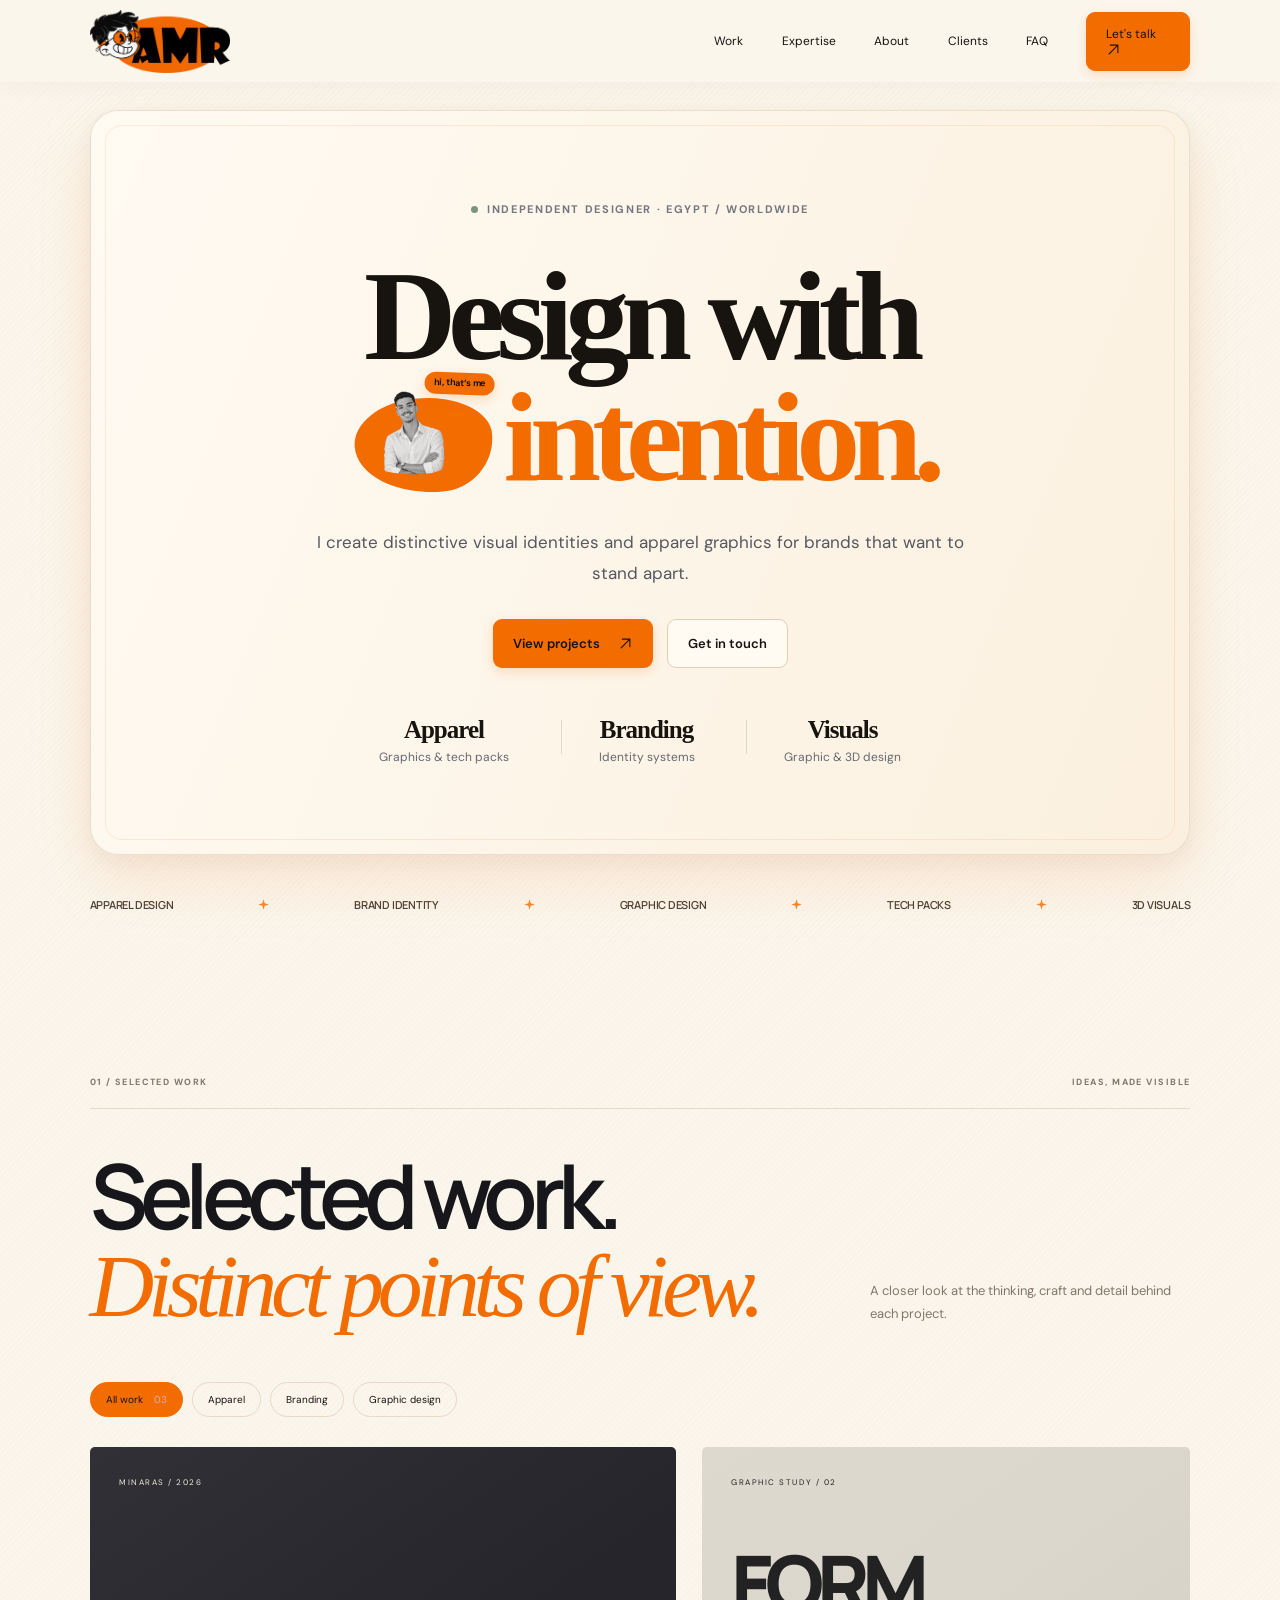
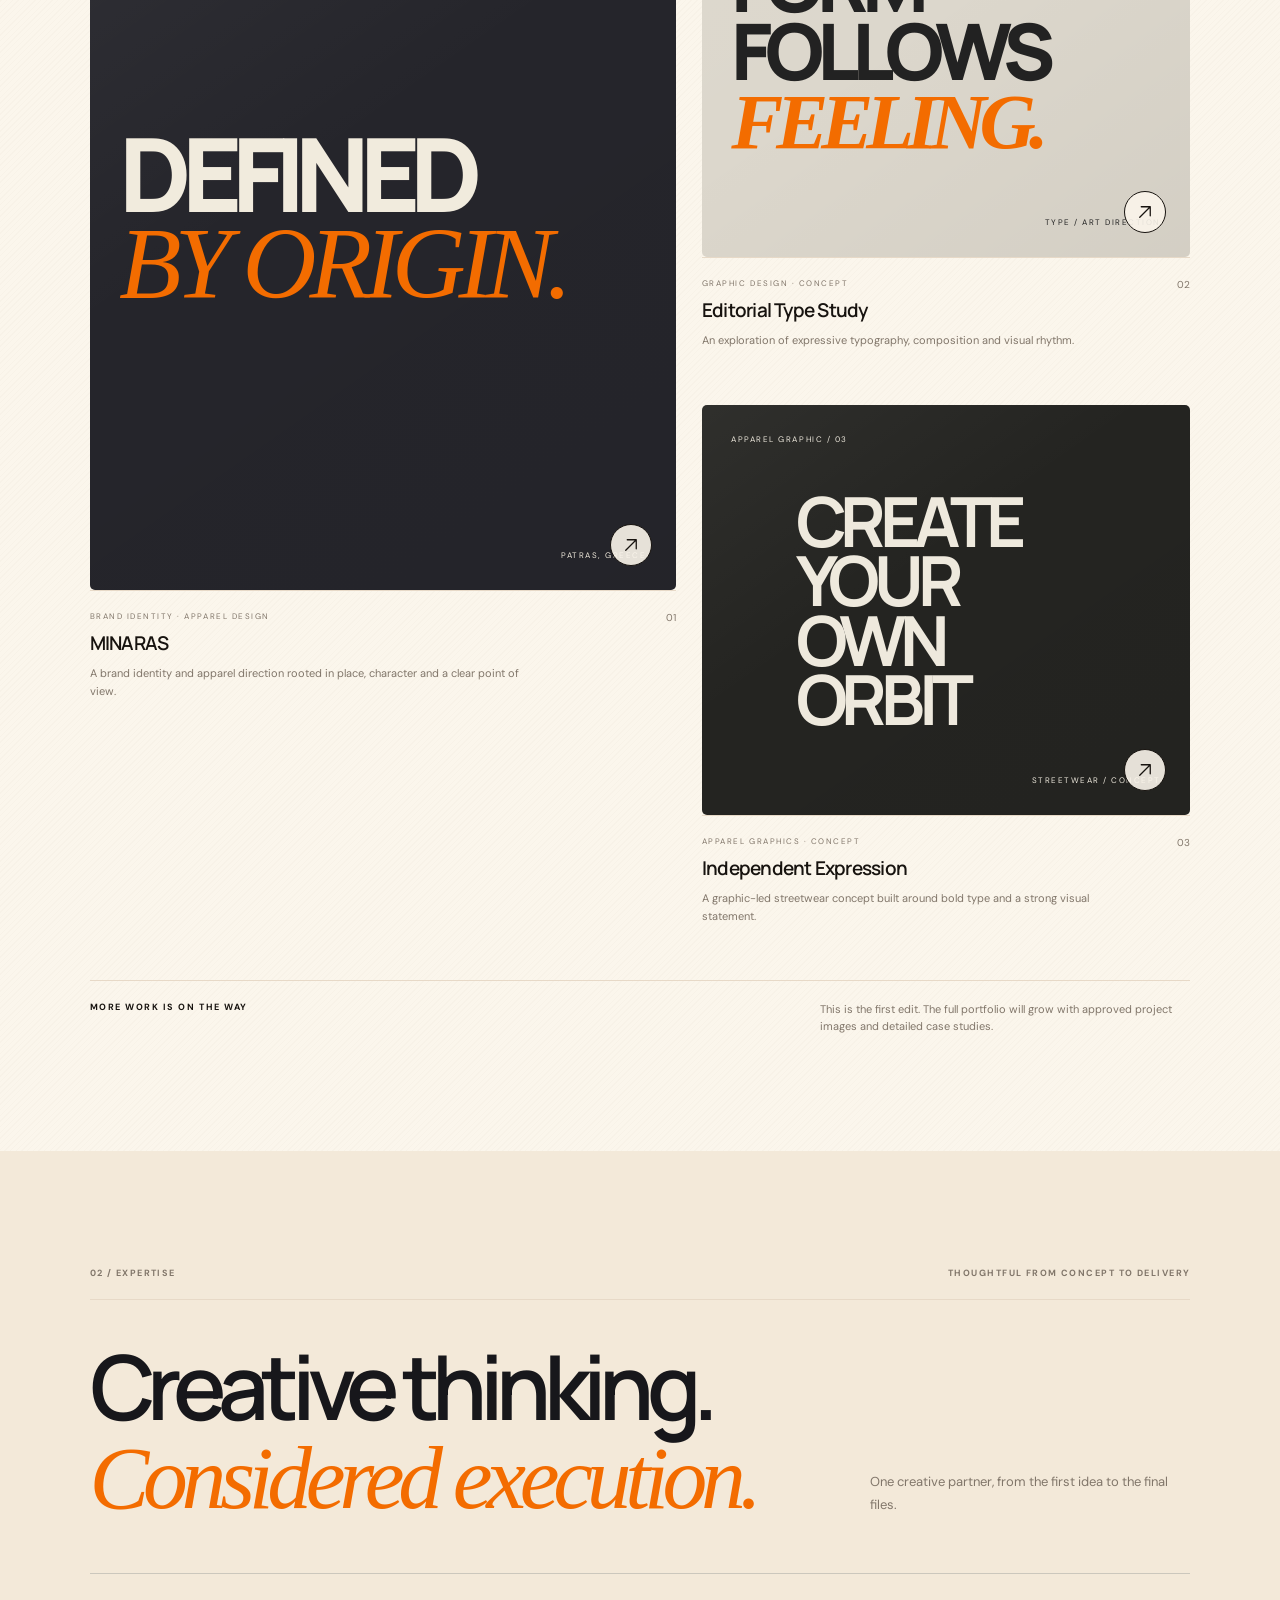
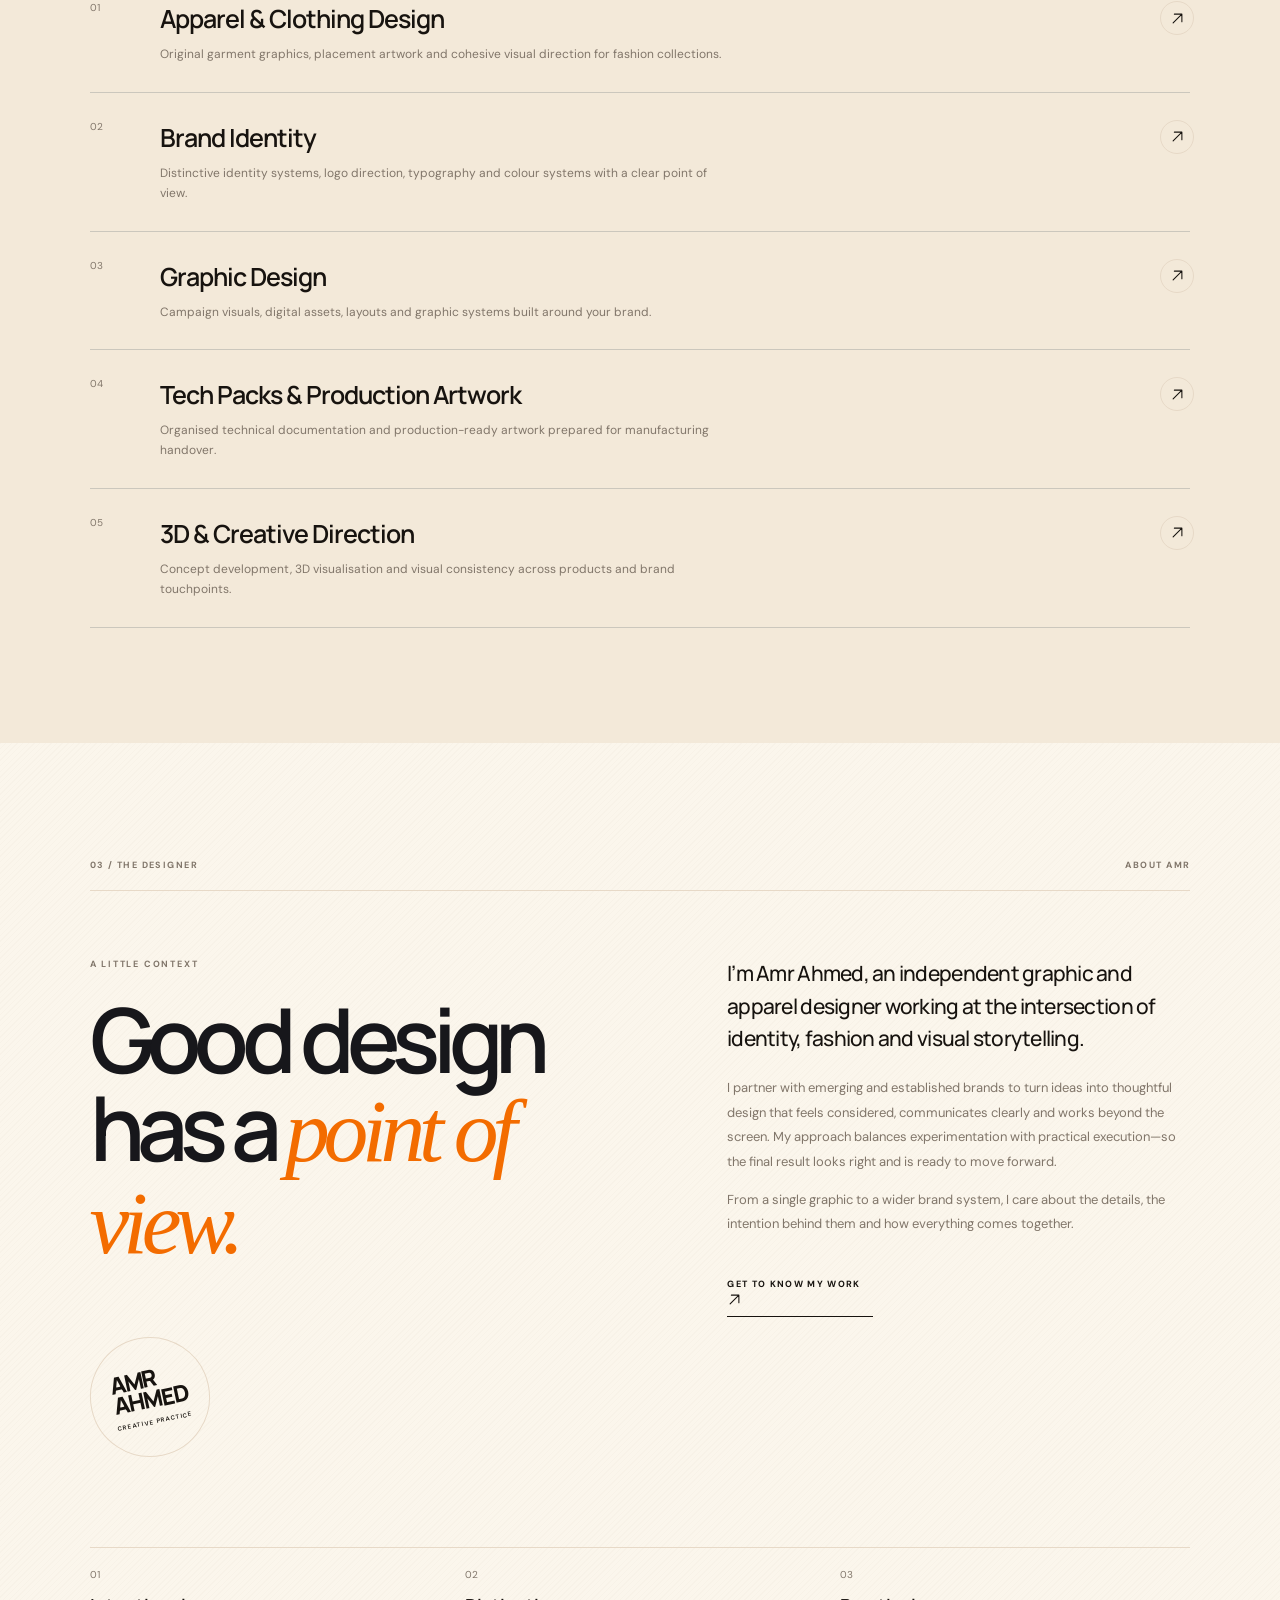
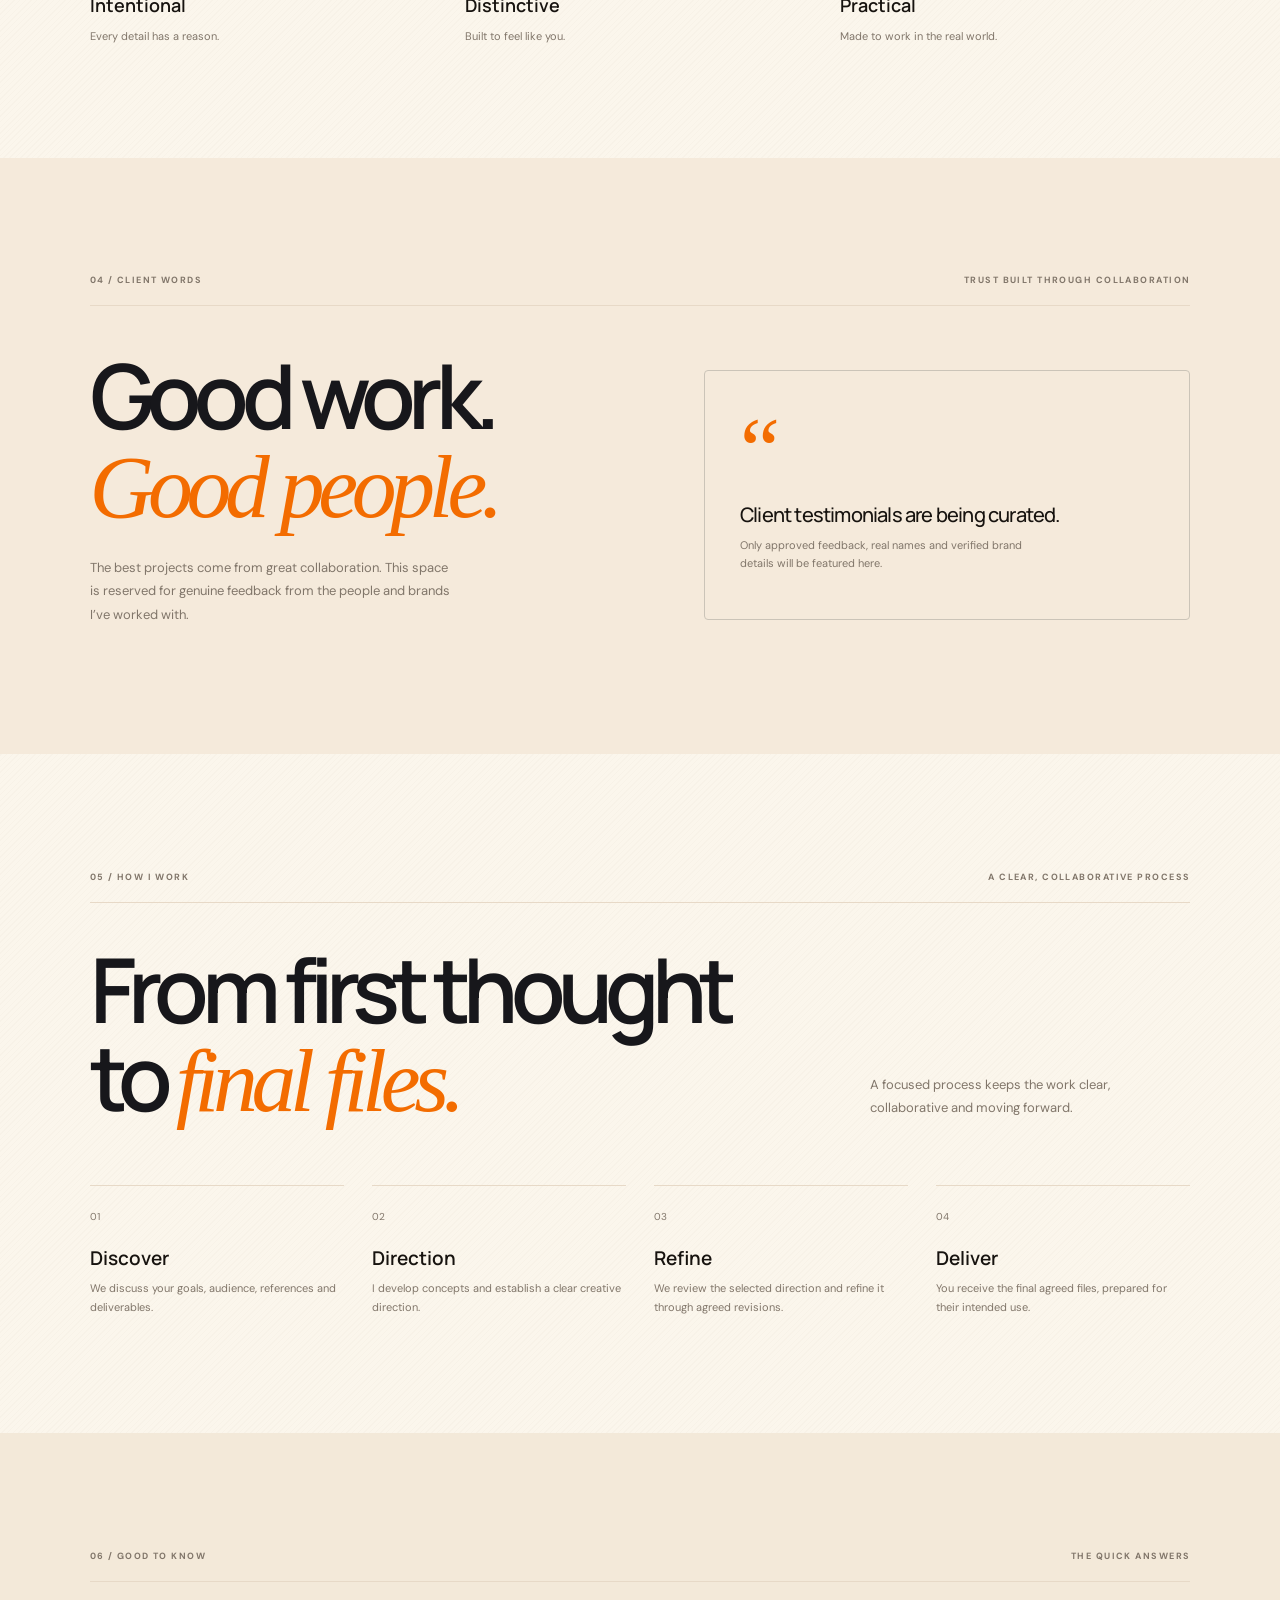
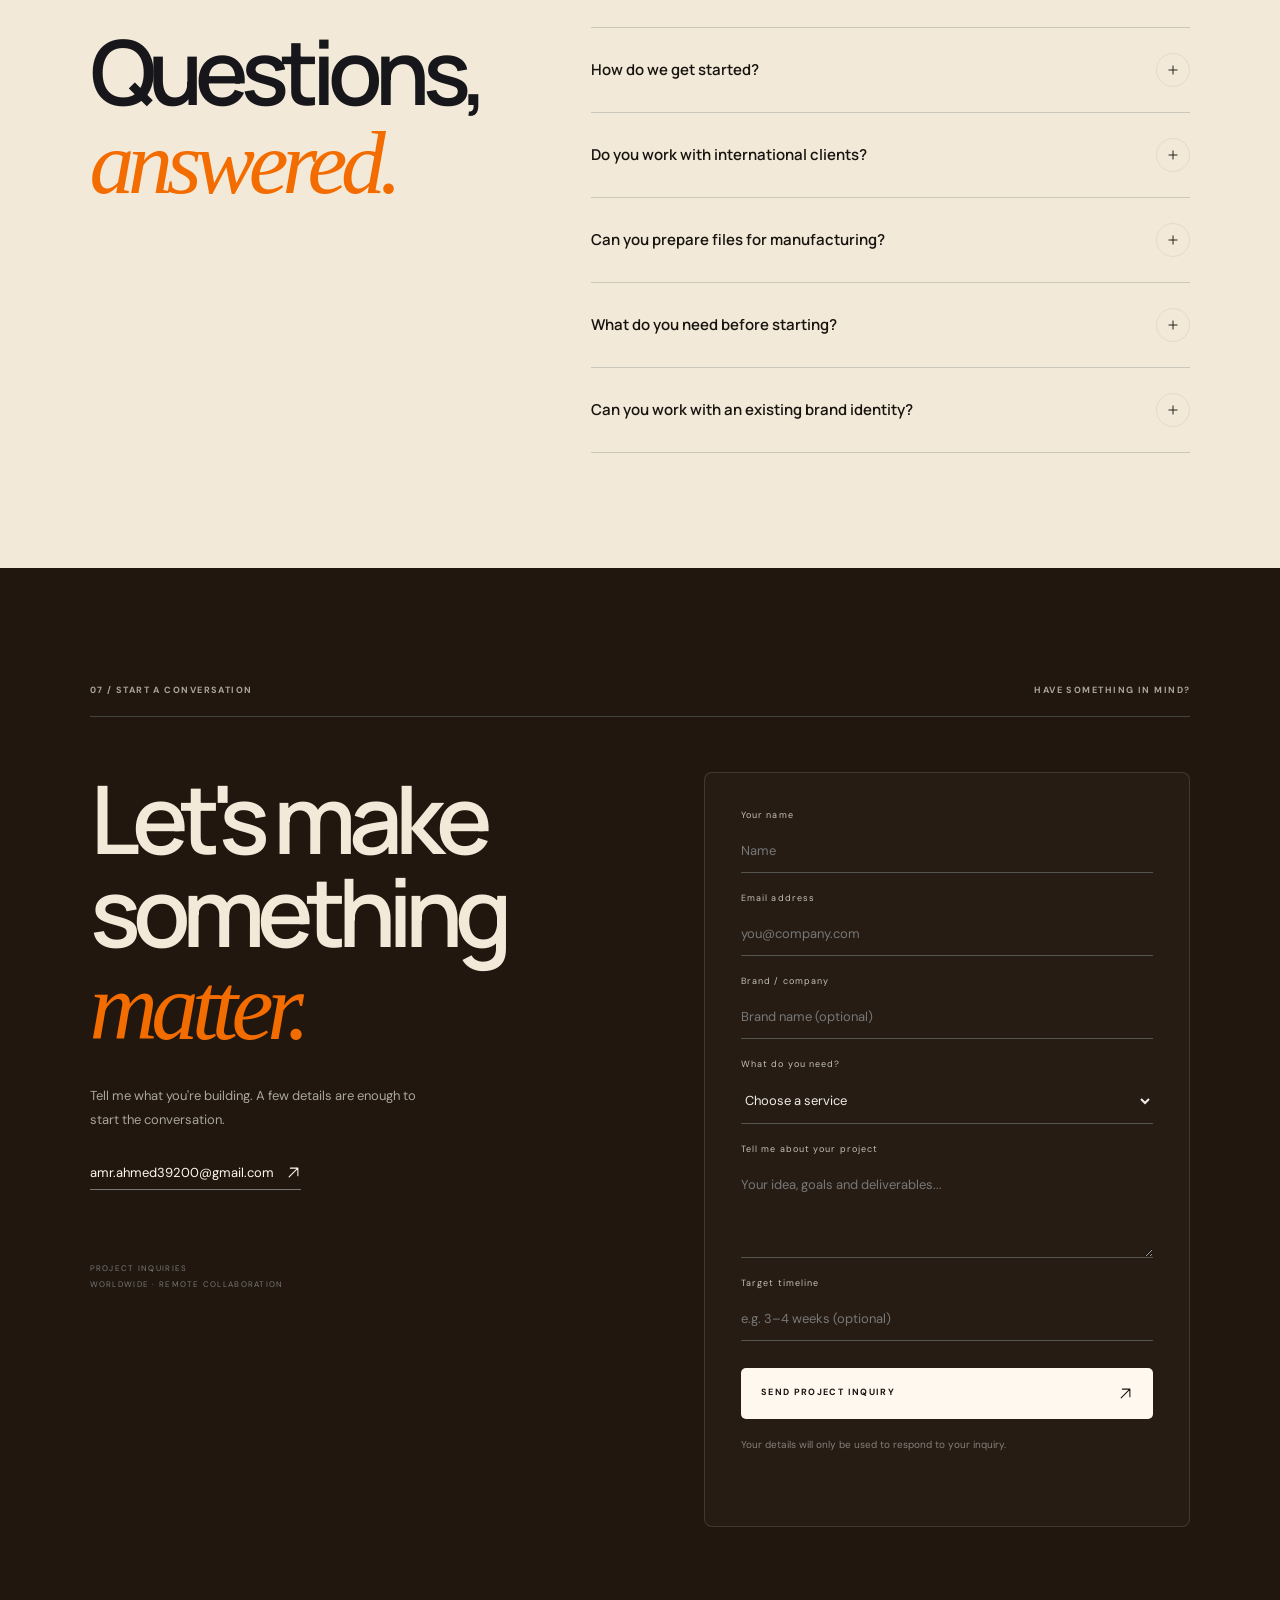
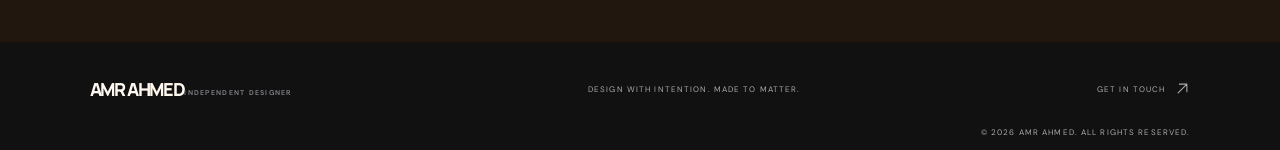
==== commit 8dcc3bac: "Restore the original first hero portrait" ====
--- a/index.html
+++ b/index.html
@@ -25,7 +25,7 @@
   <div class="hero-panel">
     <div class="hero-copy">
       <p class="eyebrow"><span class="status-dot"></span> INDEPENDENT DESIGNER · EGYPT / WORLDWIDE</p>
-      <h1>Design with<br><em><span class="hero-portrait-sticker"><img class="portrait-main" src="Relaxed Monochrome Studio Portrait.png" alt="Amr Ahmed" loading="eager"><span>hi, that’s me</span></span>intention.</em></h1>
+      <h1>Design with<br><em><span class="hero-portrait-sticker"><img class="portrait-main" src="Confident Monochrome Portrait Cutout.png" alt="Amr Ahmed" loading="eager"><span>hi, that’s me</span></span>intention.</em></h1>
       <p class="hero-description">I create distinctive visual identities and apparel graphics for brands that want to stand apart.</p>
       <div class="hero-actions"><a class="primary-action" href="#work">View projects <span><svg class="icon-arrow" viewBox="0 0 24 24" aria-hidden="true" focusable="false"><path d="M5 19 19 5M7 5h12v12"/></svg></span></a><a class="secondary-action" href="#contact">Get in touch</a></div>
       <div class="hero-specialties"><div><strong>Apparel</strong><span>Graphics & tech packs</span></div><div><strong>Branding</strong><span>Identity systems</span></div><div><strong>Visuals</strong><span>Graphic & 3D design</span></div></div>
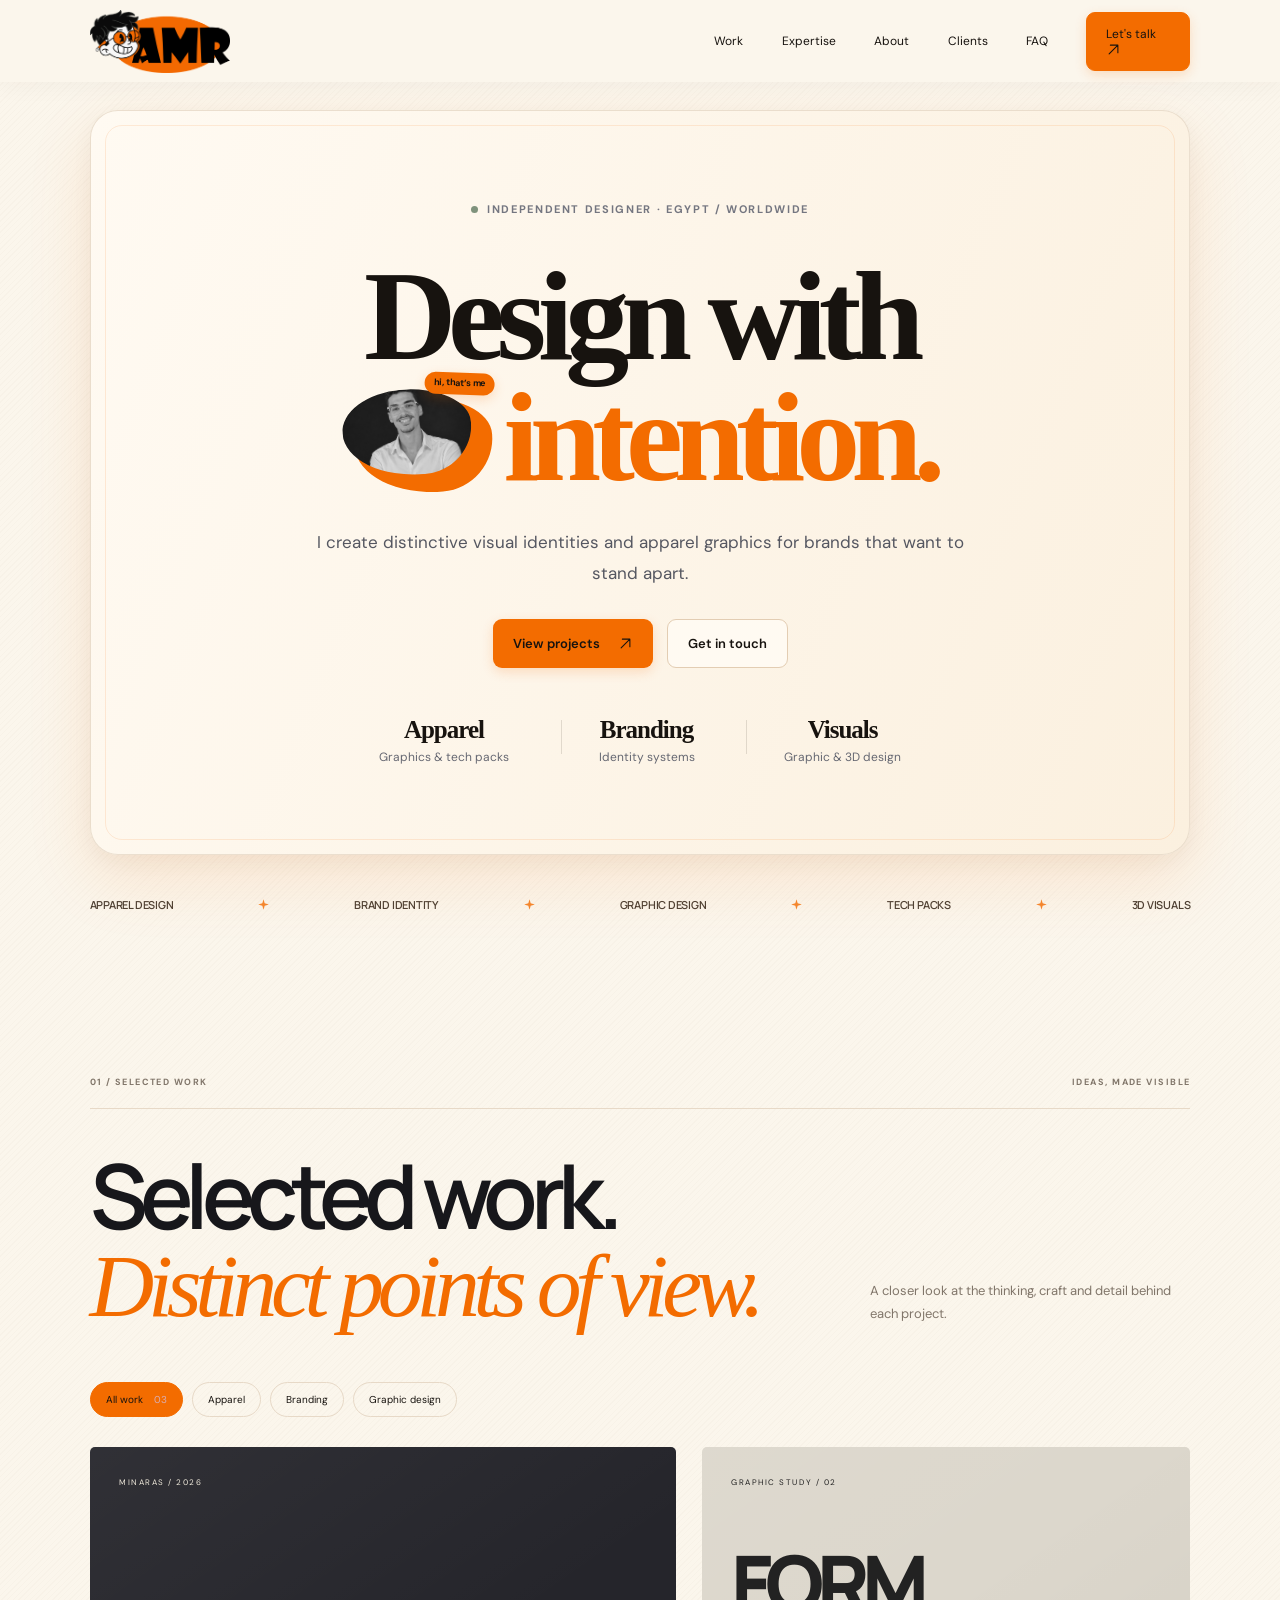
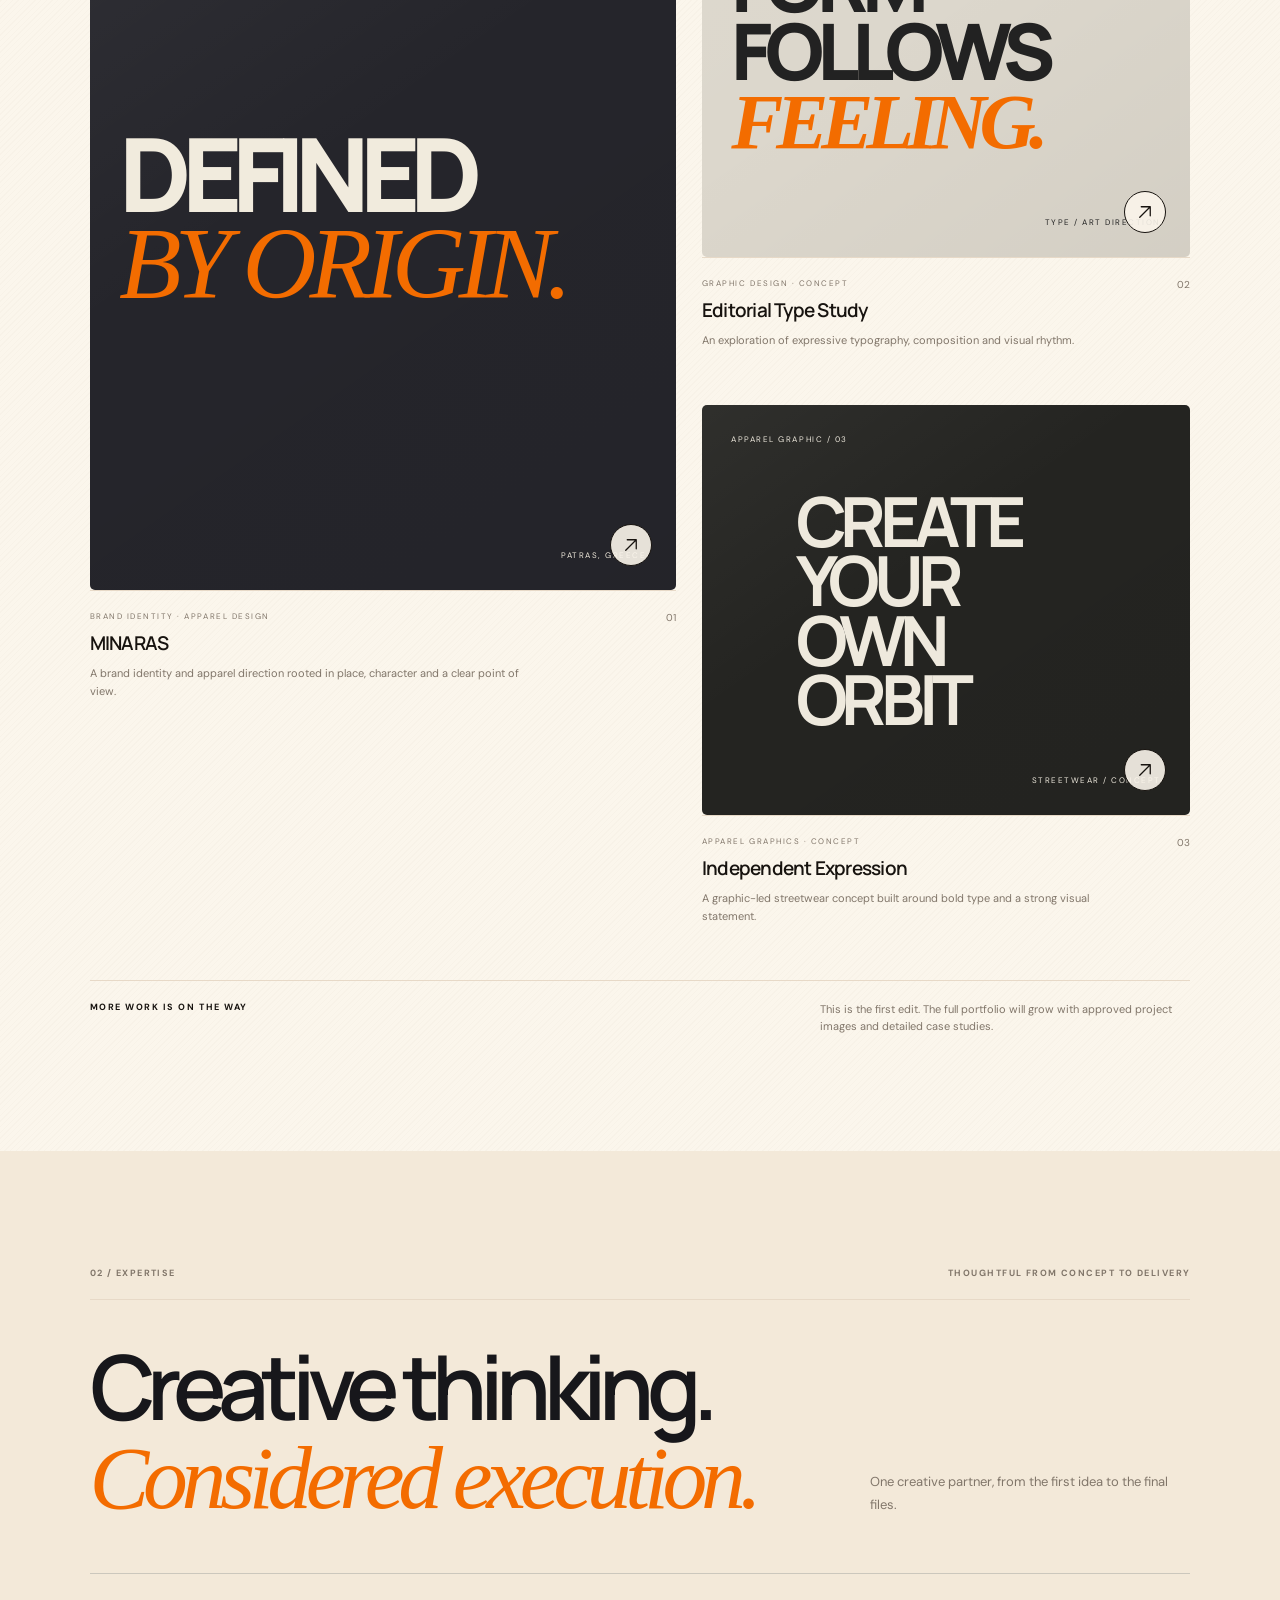
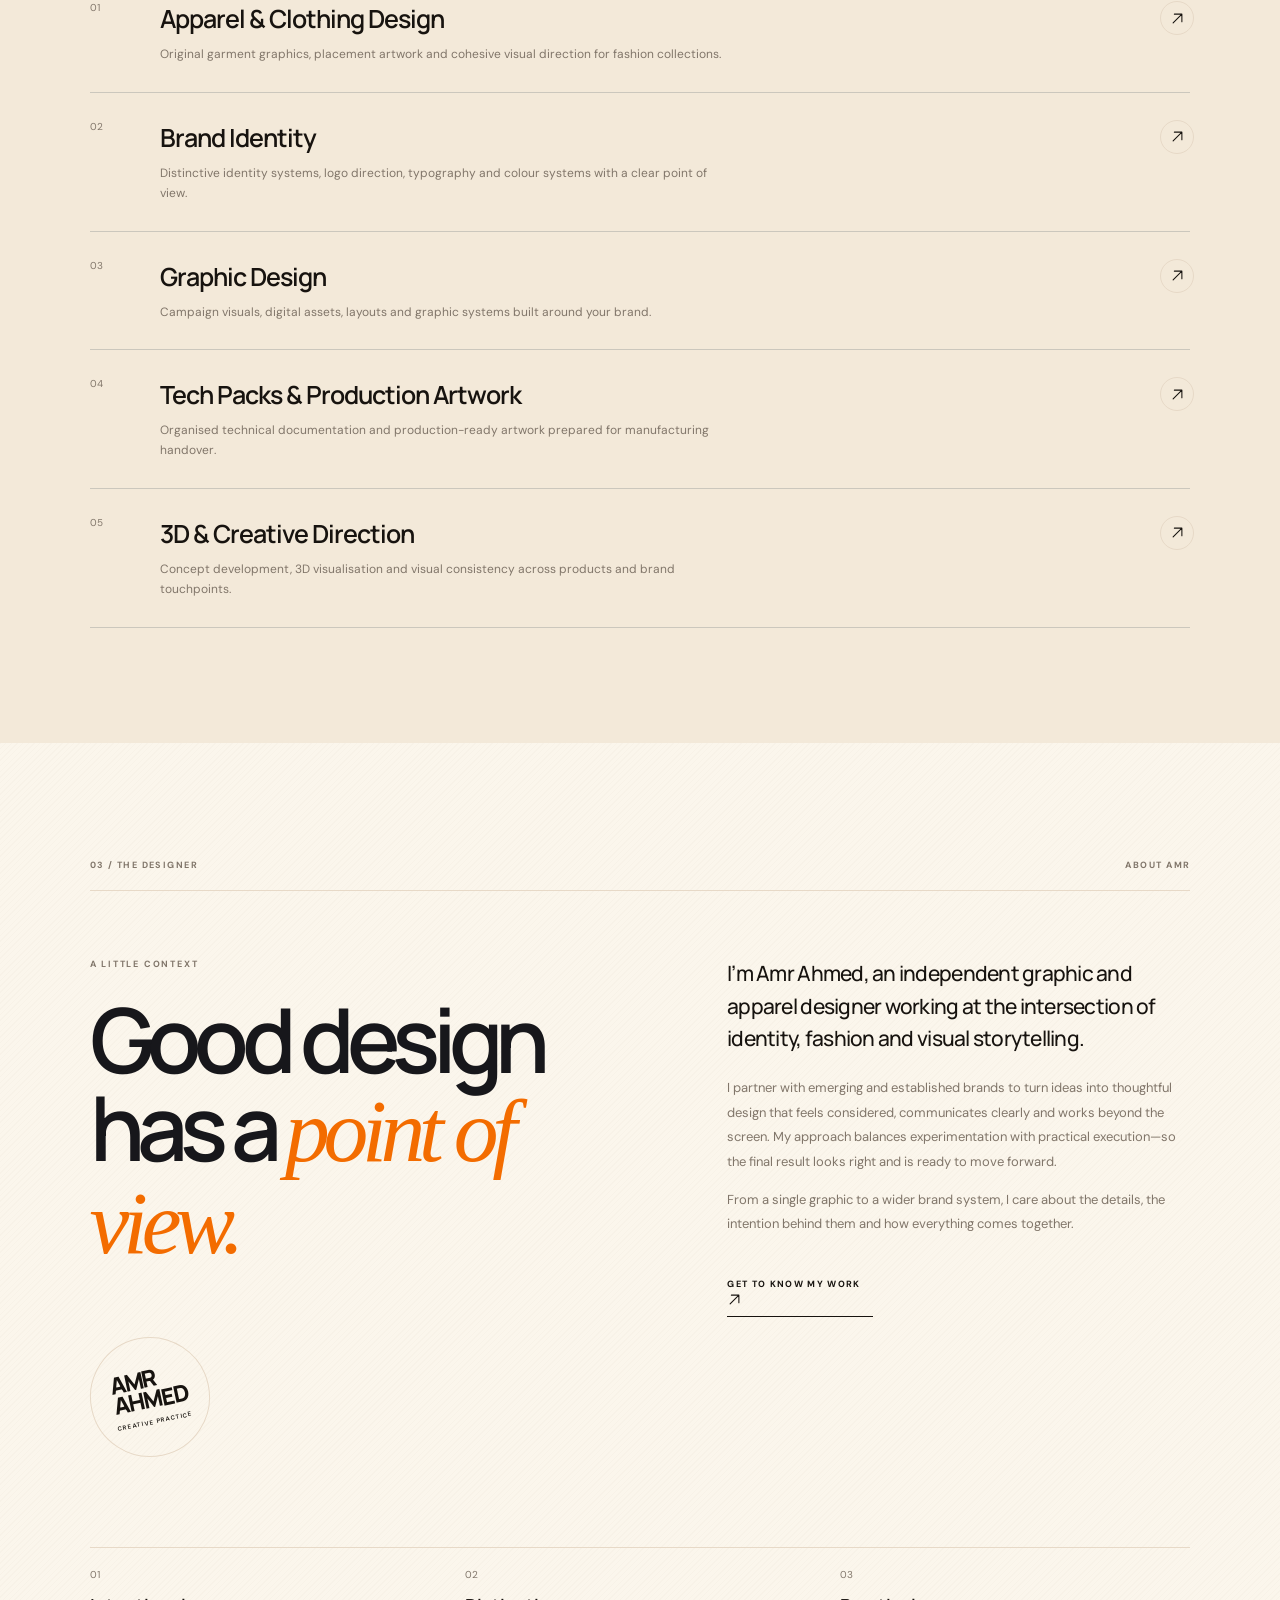
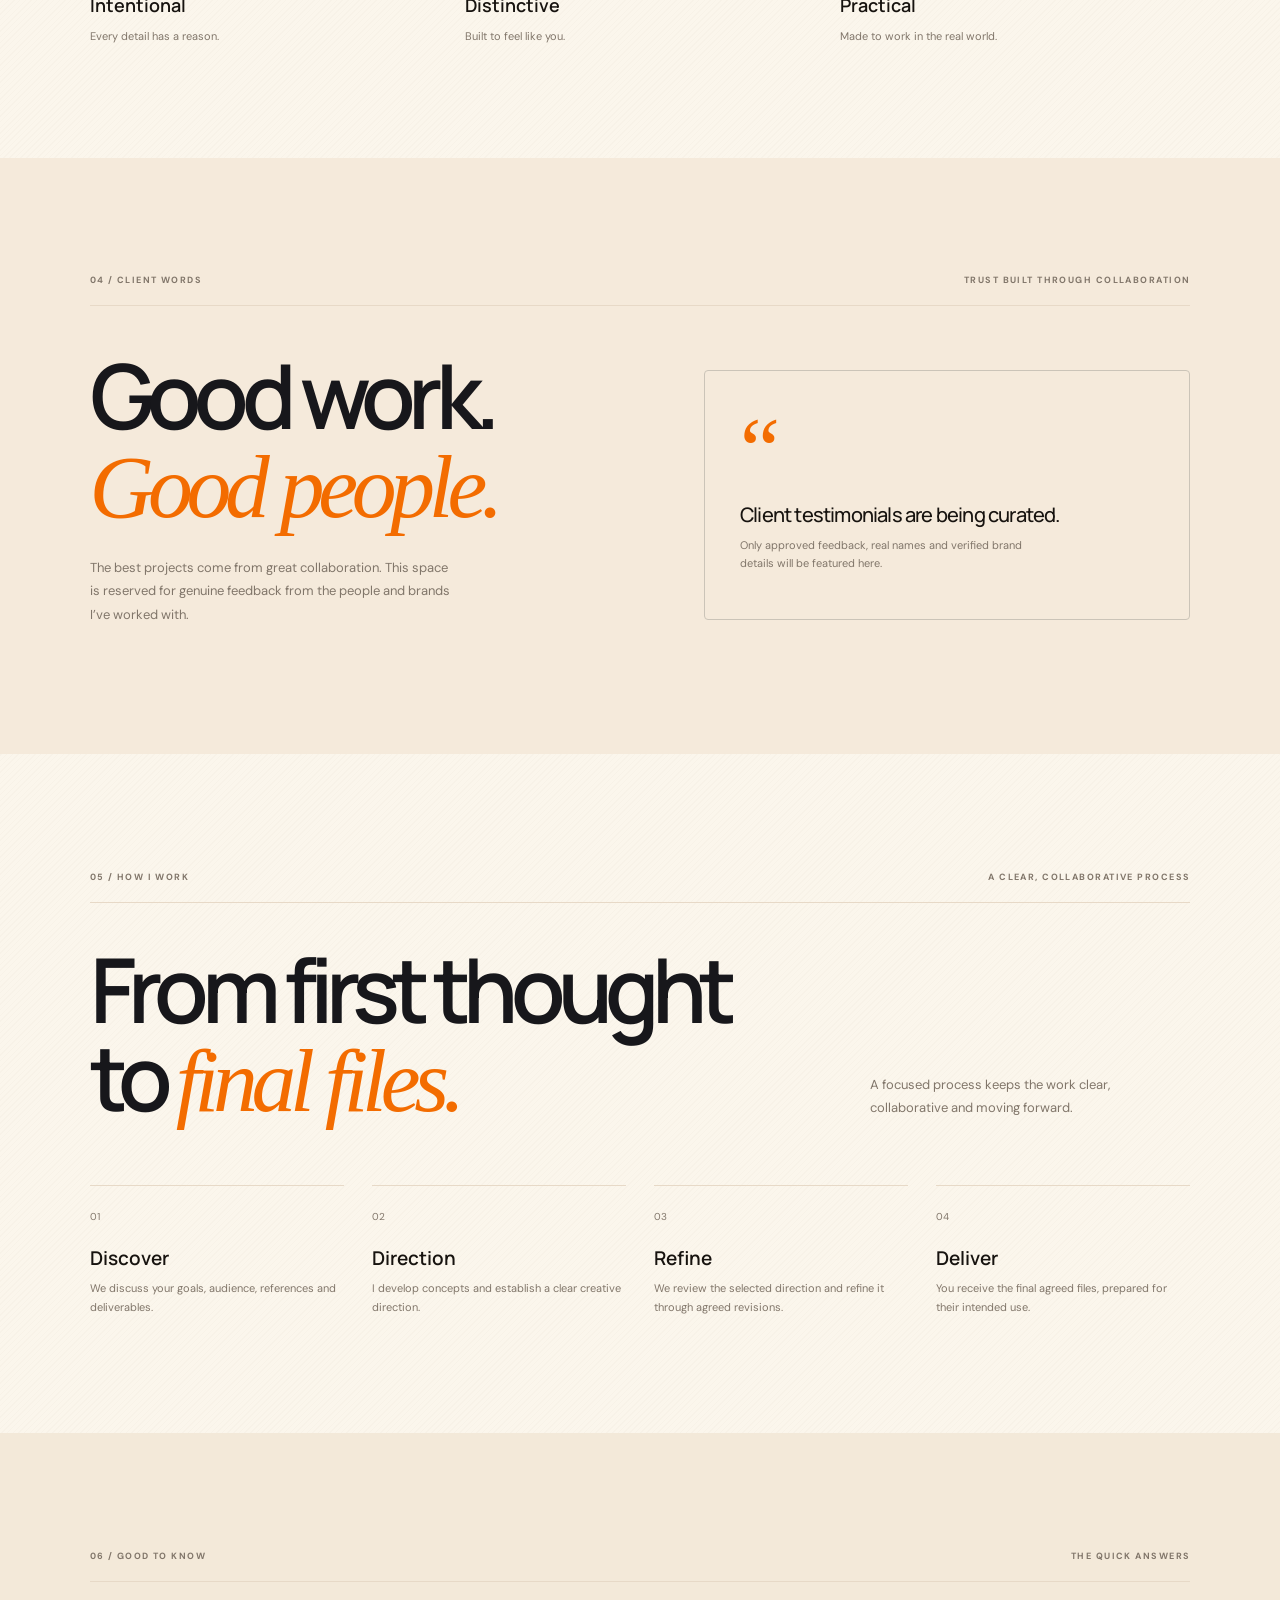
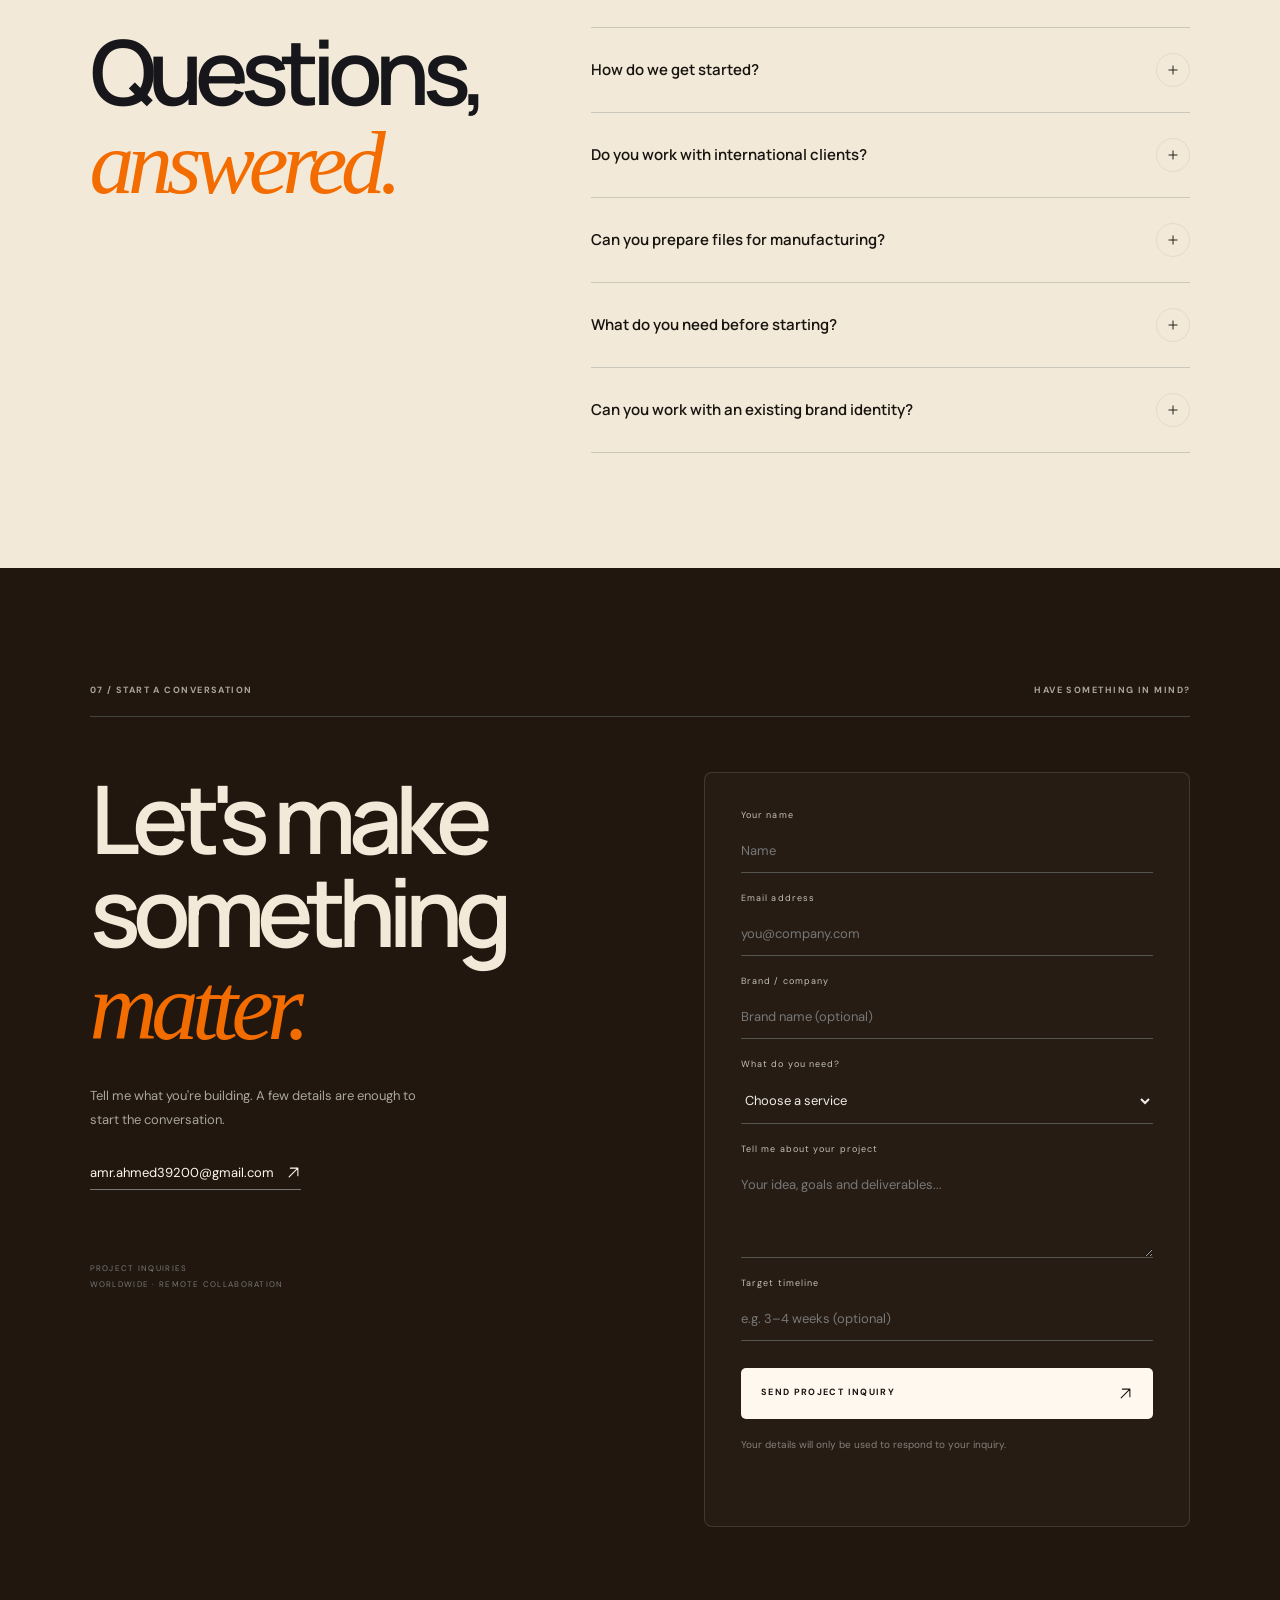
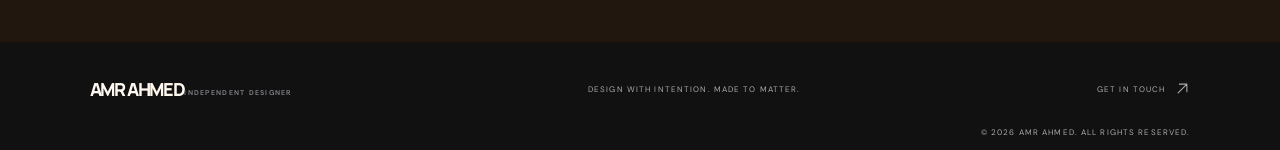
==== commit dd4bd3eb: "Use the original open-collar portrait with its background" ====
--- a/index.html
+++ b/index.html
@@ -25,7 +25,7 @@
   <div class="hero-panel">
     <div class="hero-copy">
       <p class="eyebrow"><span class="status-dot"></span> INDEPENDENT DESIGNER · EGYPT / WORLDWIDE</p>
-      <h1>Design with<br><em><span class="hero-portrait-sticker"><img class="portrait-main" src="Confident Monochrome Portrait Cutout.png" alt="Amr Ahmed" loading="eager"><span>hi, that’s me</span></span>intention.</em></h1>
+      <h1>Design with<br><em><span class="hero-portrait-sticker"><img class="portrait-main" src="Relaxed Open-Collar Studio Portrait.png" alt="Amr Ahmed" loading="eager"><span>hi, that’s me</span></span>intention.</em></h1>
       <p class="hero-description">I create distinctive visual identities and apparel graphics for brands that want to stand apart.</p>
       <div class="hero-actions"><a class="primary-action" href="#work">View projects <span><svg class="icon-arrow" viewBox="0 0 24 24" aria-hidden="true" focusable="false"><path d="M5 19 19 5M7 5h12v12"/></svg></span></a><a class="secondary-action" href="#contact">Get in touch</a></div>
       <div class="hero-specialties"><div><strong>Apparel</strong><span>Graphics & tech packs</span></div><div><strong>Branding</strong><span>Identity systems</span></div><div><strong>Visuals</strong><span>Graphic & 3D design</span></div></div>
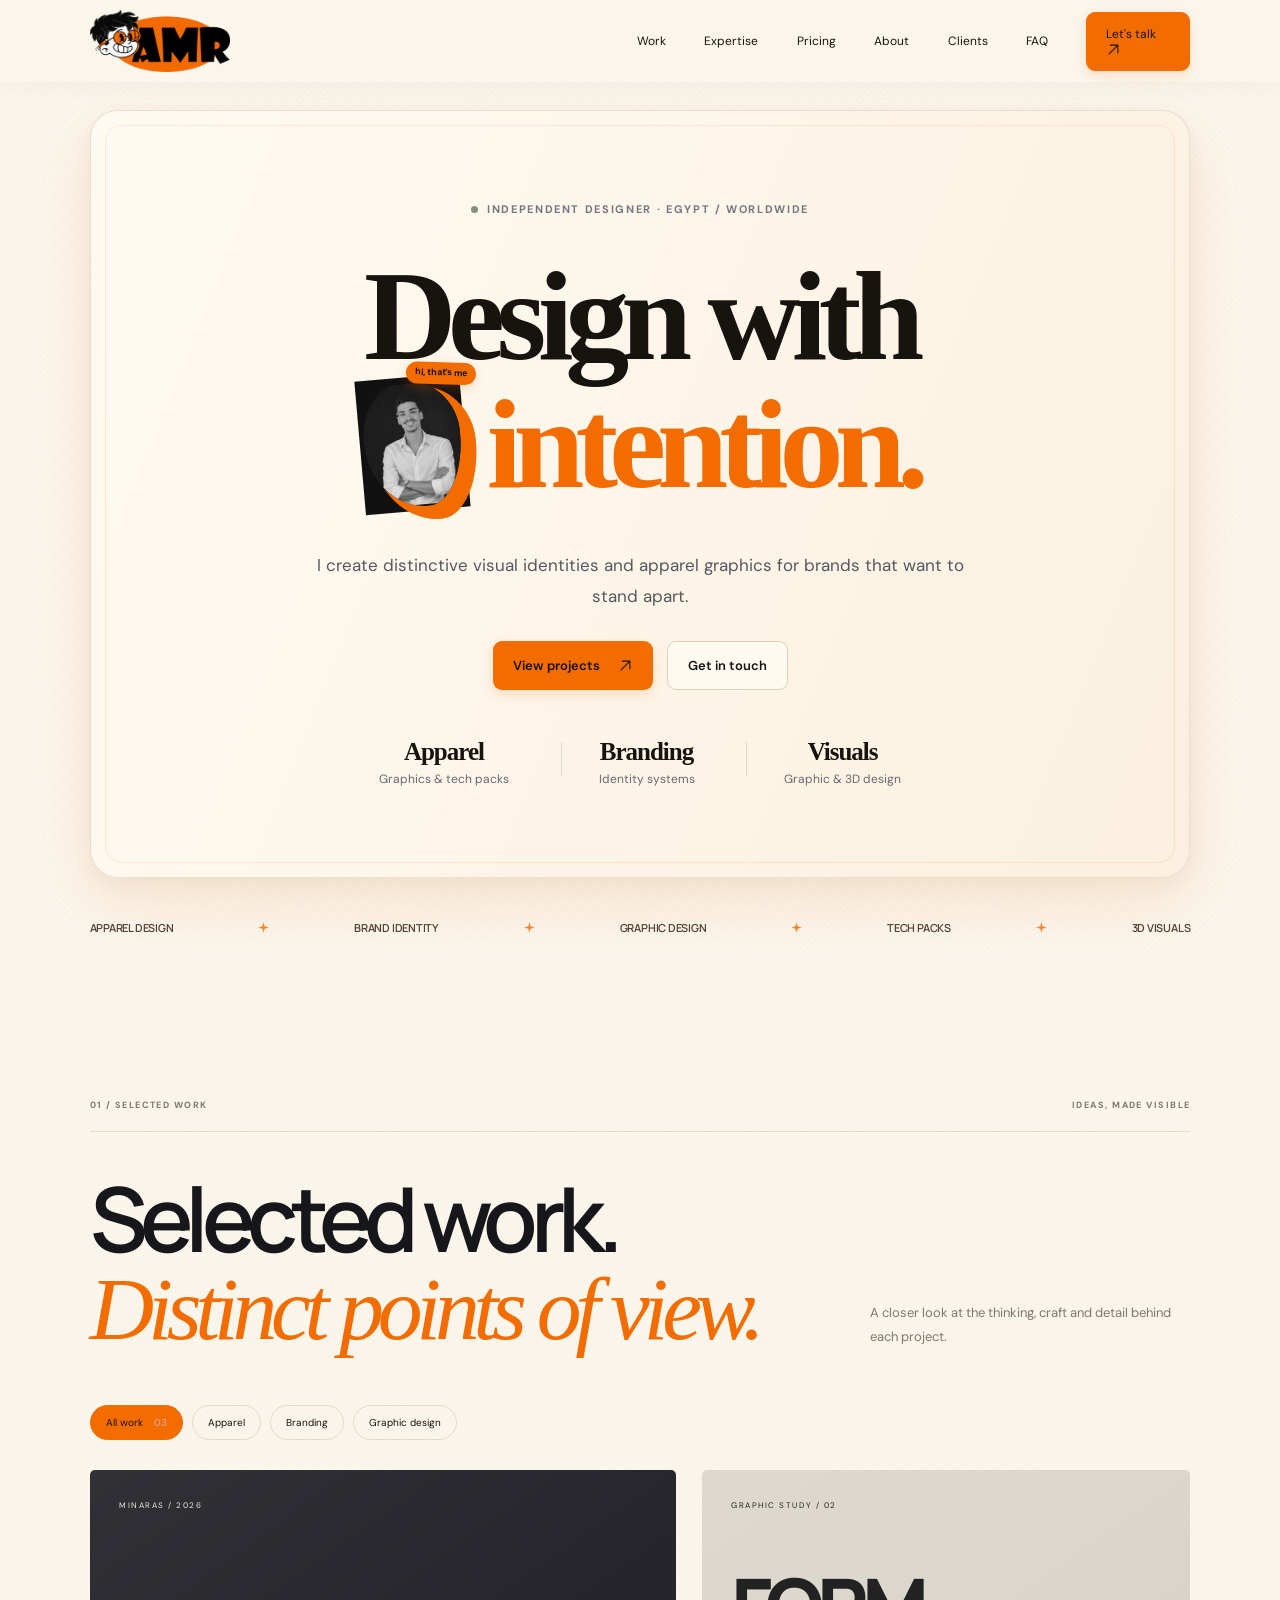
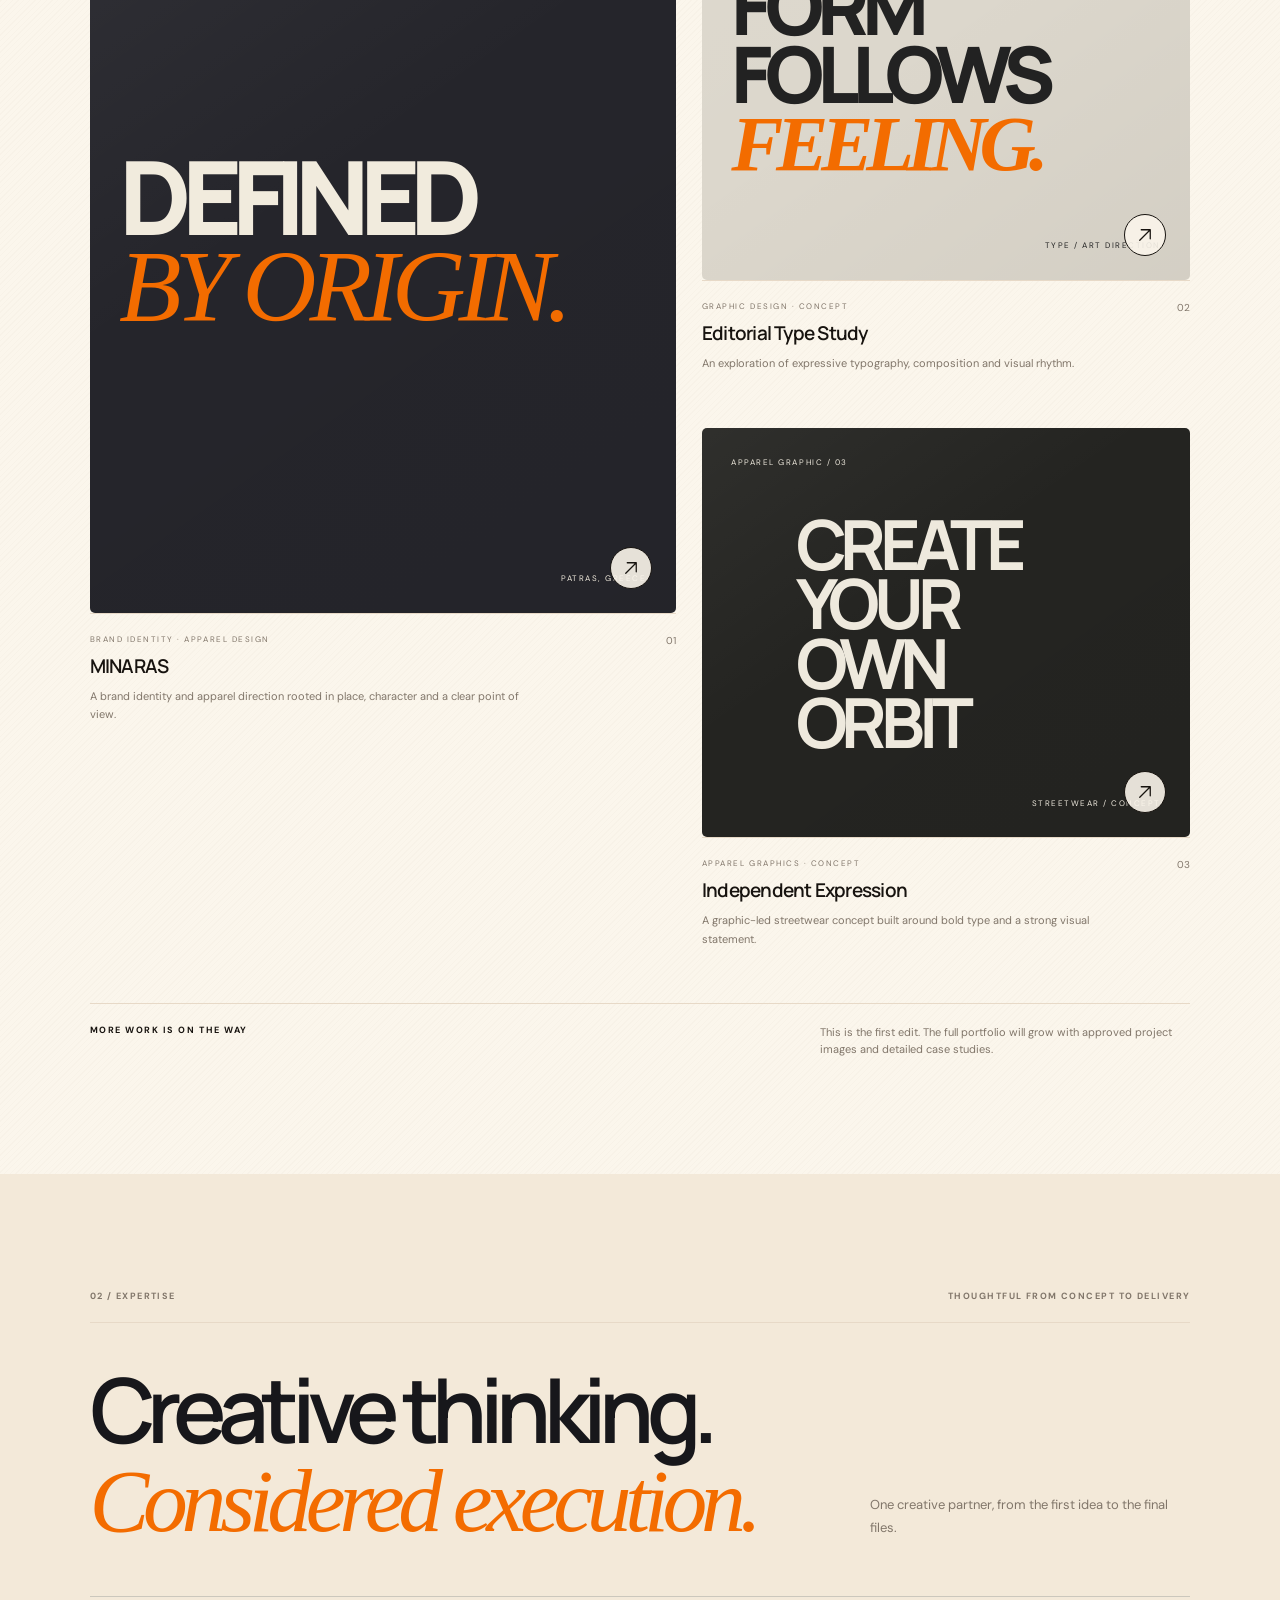
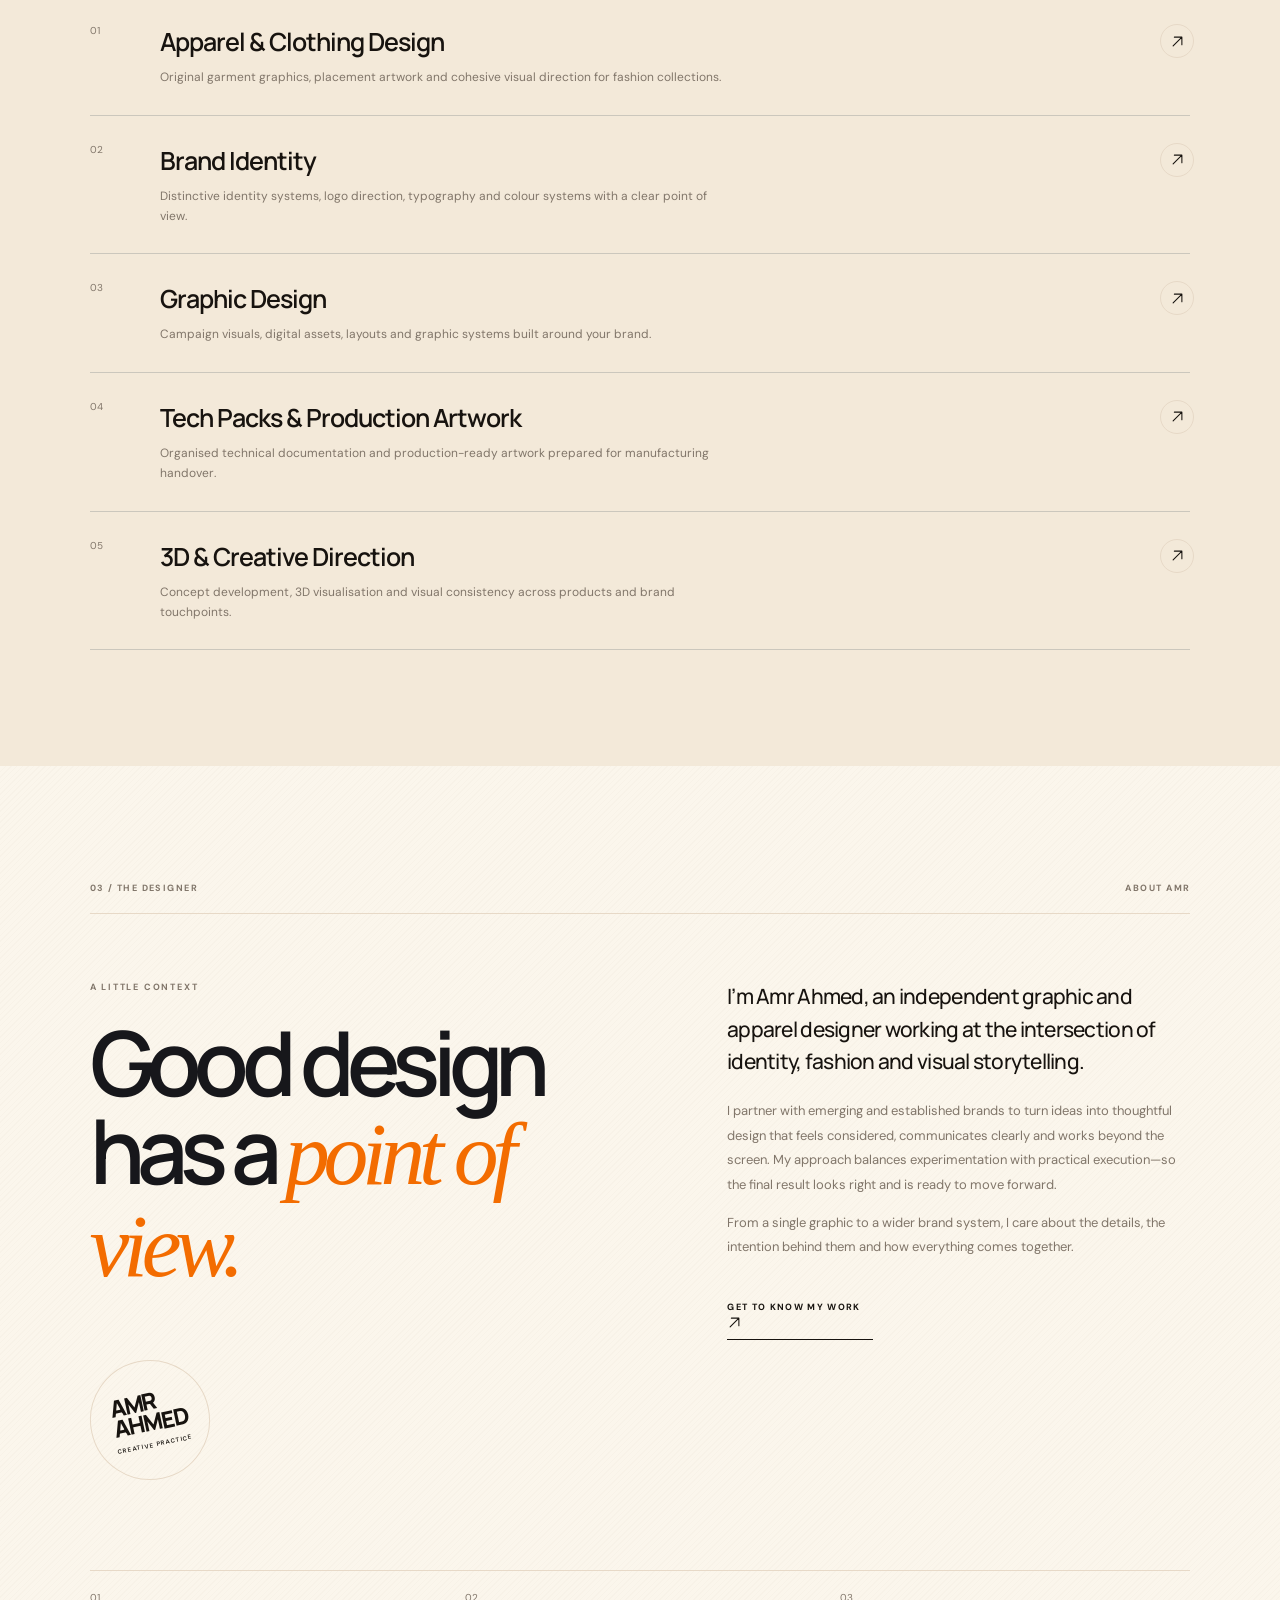
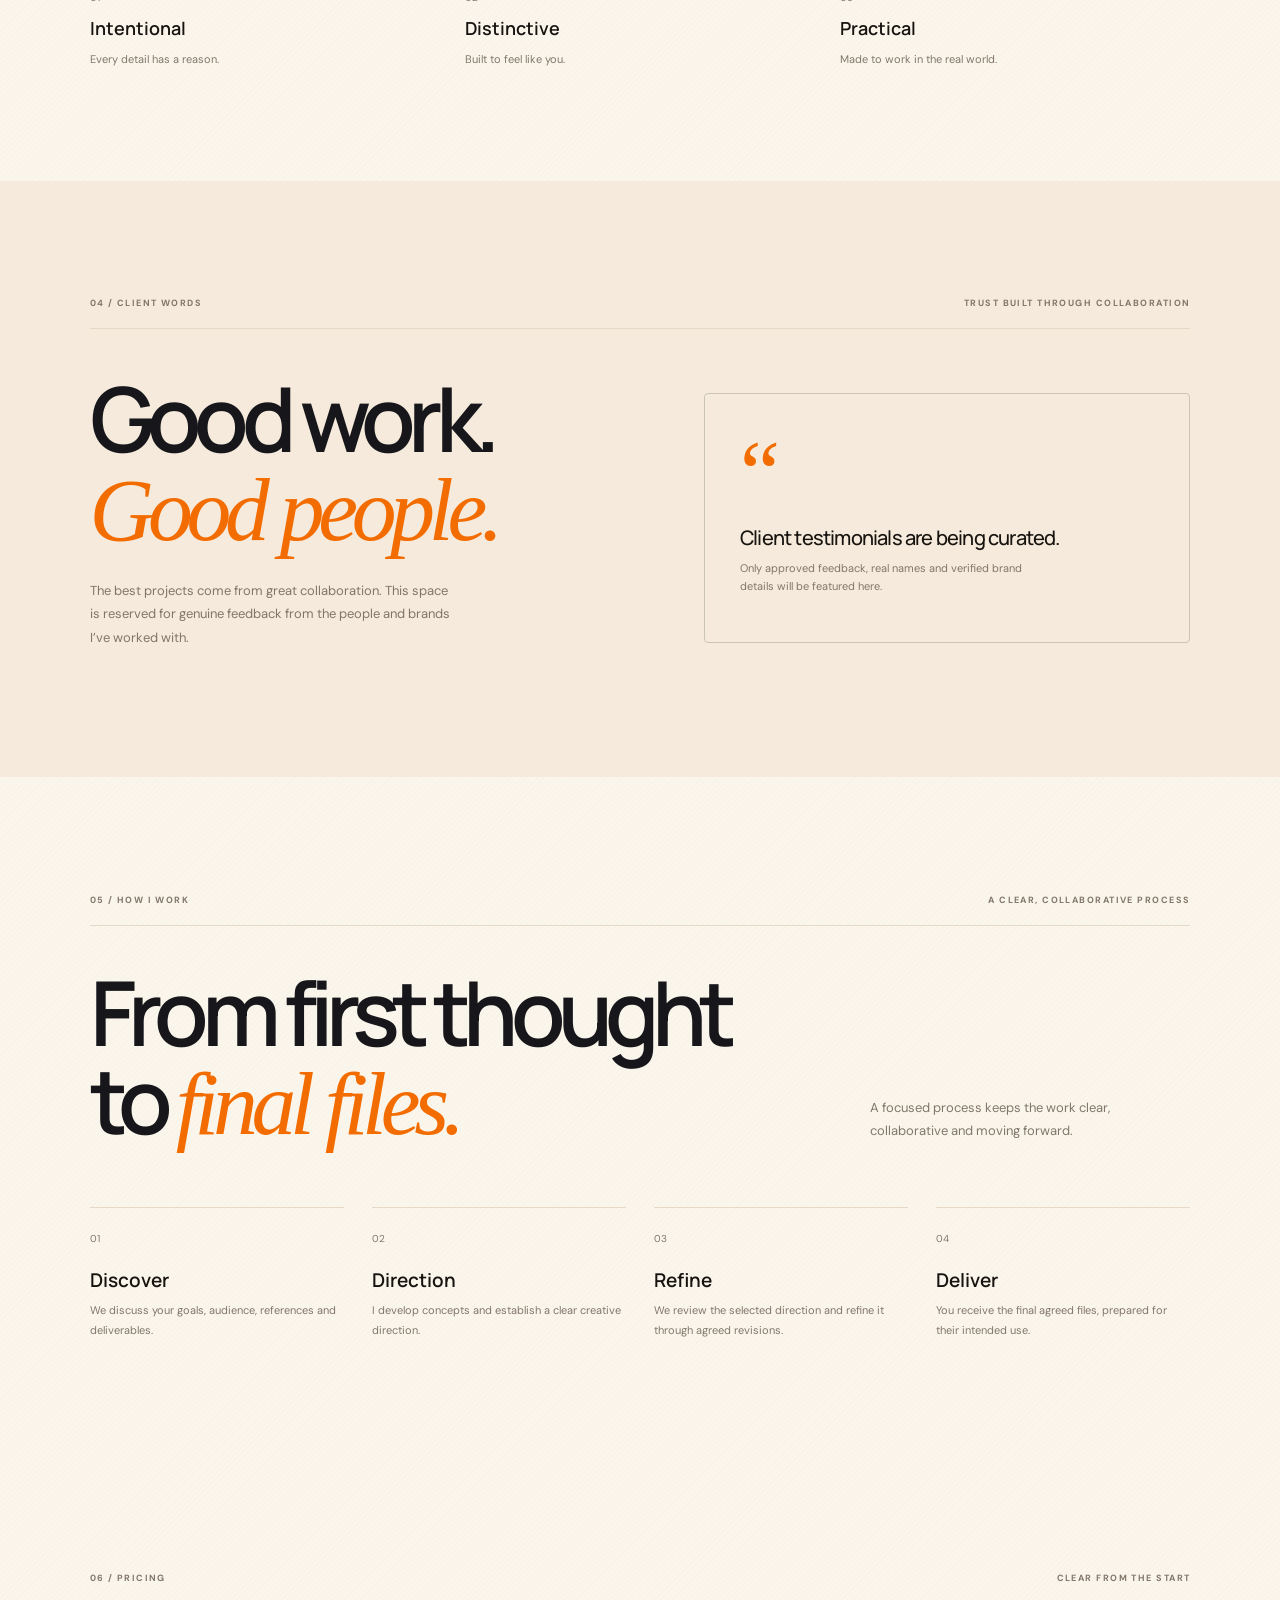
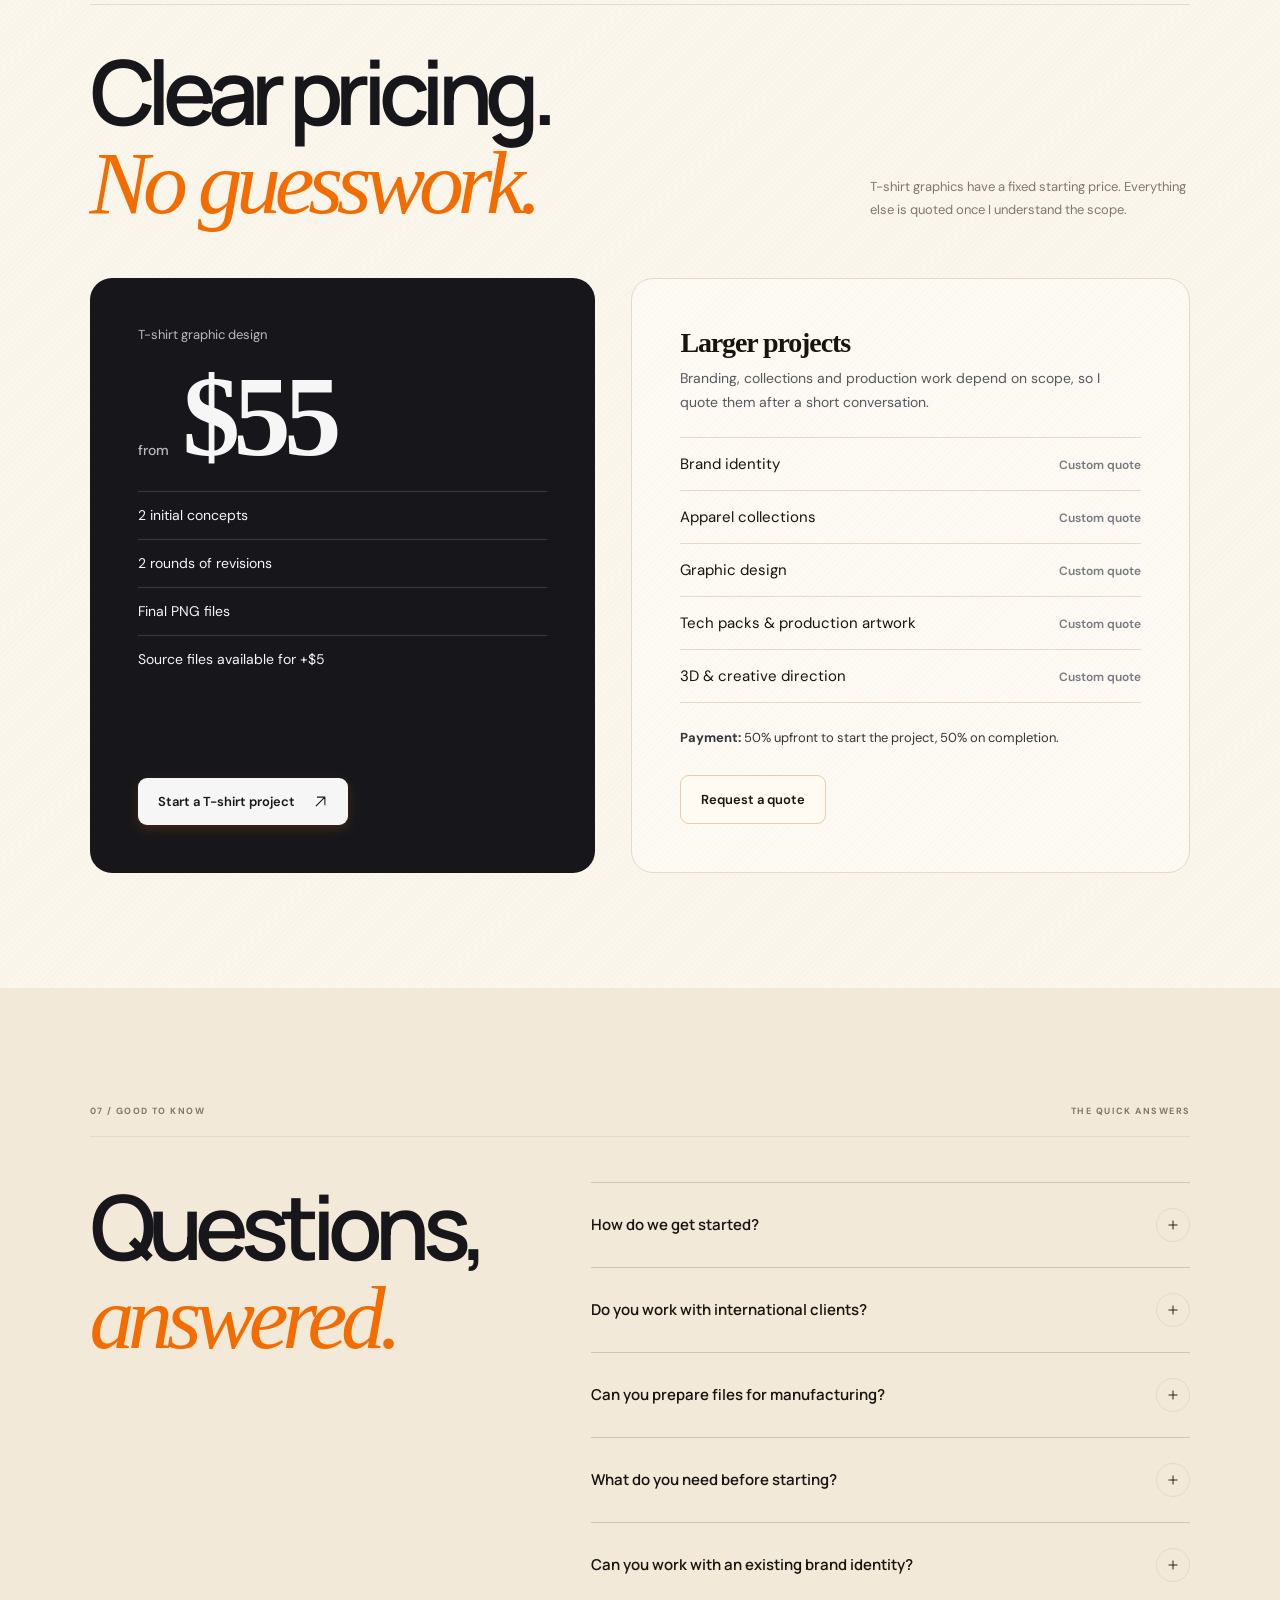
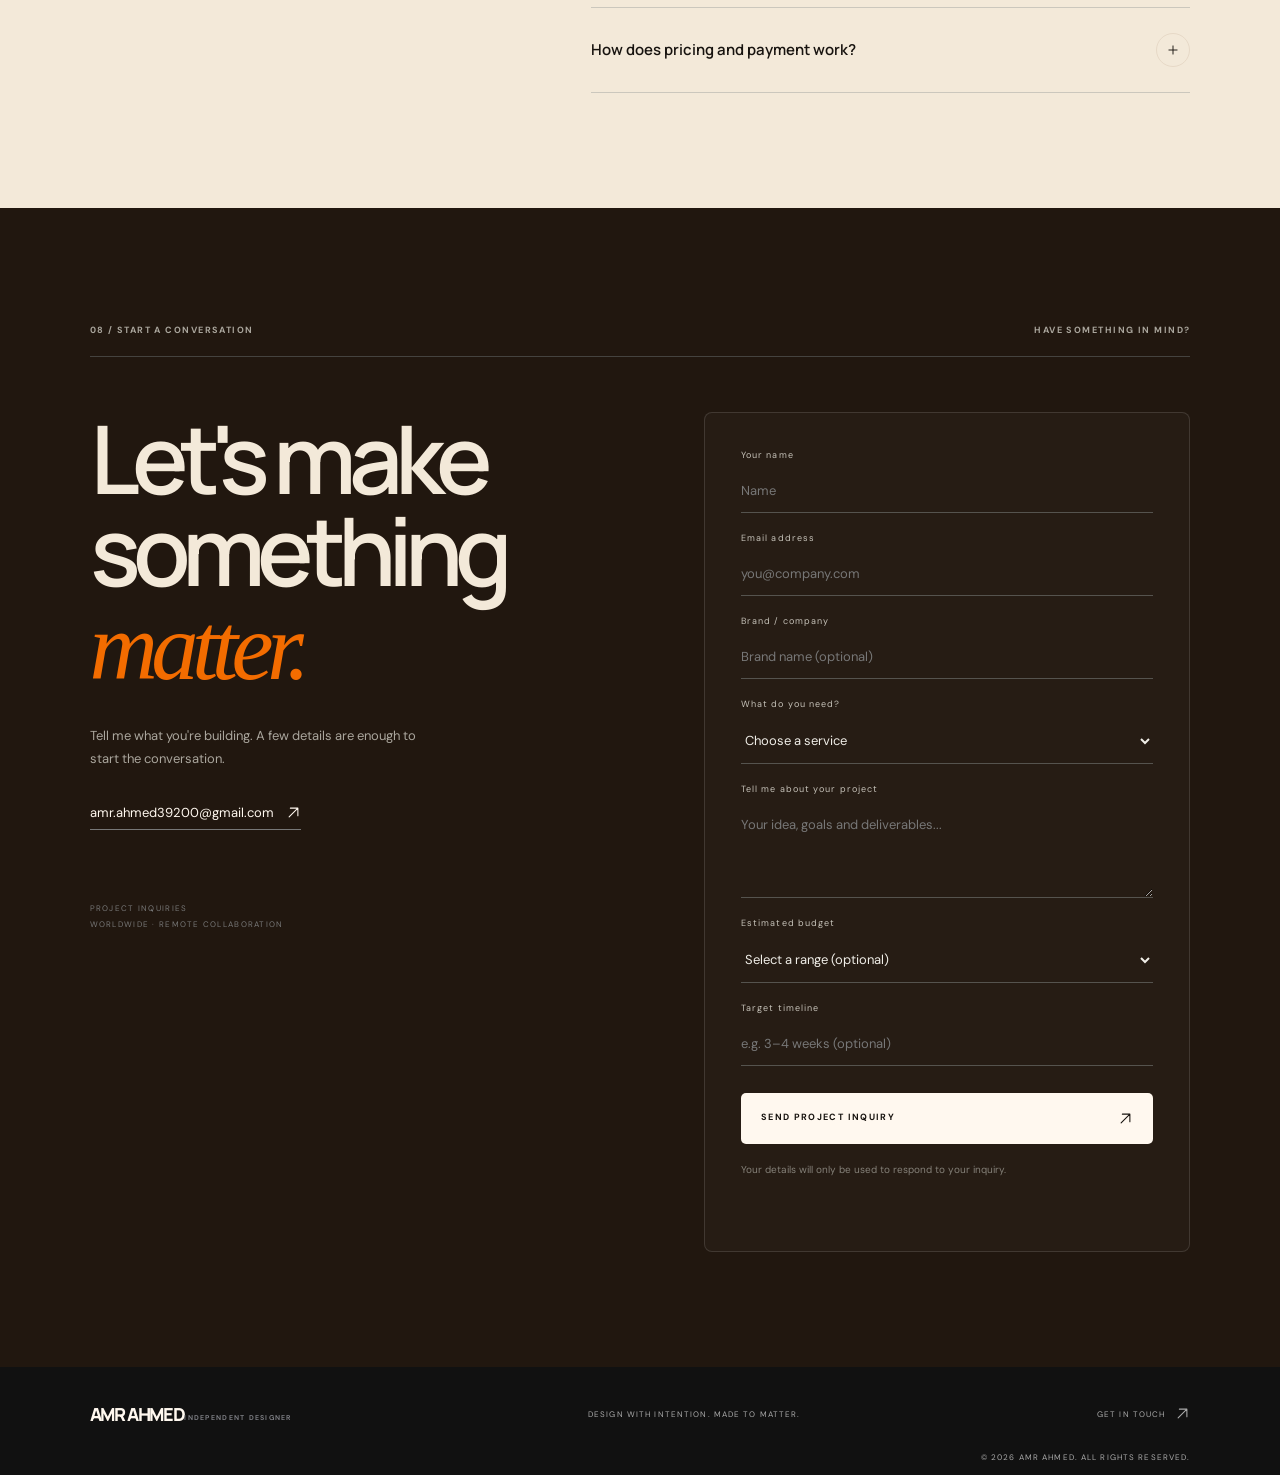
==== commit 838bee97: "Add pricing, SEO and fixes" ====
--- a/index.html
+++ b/index.html
@@ -5,6 +5,25 @@
 <meta name="viewport" content="width=device-width,initial-scale=1">
 <meta name="description" content="Amr Ahmed is an independent graphic and apparel designer creating distinctive visual identities, apparel graphics and production-ready design systems.">
 <meta name="theme-color" content="#fbf6ec">
+<link rel="canonical" href="https://amrahmed39200-byte.github.io/amr-ahmed-creative-studio/">
+<link rel="icon" type="image/png" sizes="32x32" href="favicon-32.png">
+<link rel="icon" type="image/png" sizes="192x192" href="favicon-192.png">
+<link rel="apple-touch-icon" href="apple-touch-icon.png">
+<meta property="og:type" content="website">
+<meta property="og:site_name" content="Amr Ahmed — Creative Studio">
+<meta property="og:title" content="Amr Ahmed — Independent Designer &amp; Creative Studio">
+<meta property="og:description" content="Distinctive visual identities, apparel graphics and production-ready design for brands worldwide.">
+<meta property="og:url" content="https://amrahmed39200-byte.github.io/amr-ahmed-creative-studio/">
+<meta property="og:image" content="https://amrahmed39200-byte.github.io/amr-ahmed-creative-studio/og-image.jpg">
+<meta property="og:image:width" content="1200">
+<meta property="og:image:height" content="630">
+<meta name="twitter:card" content="summary_large_image">
+<meta name="twitter:title" content="Amr Ahmed — Independent Designer &amp; Creative Studio">
+<meta name="twitter:description" content="Distinctive visual identities, apparel graphics and production-ready design for brands worldwide.">
+<meta name="twitter:image" content="https://amrahmed39200-byte.github.io/amr-ahmed-creative-studio/og-image.jpg">
+<script type="application/ld+json">
+{"@context":"https://schema.org","@type":"ProfessionalService","name":"Amr Ahmed — Creative Studio","url":"https://amrahmed39200-byte.github.io/amr-ahmed-creative-studio/","image":"https://amrahmed39200-byte.github.io/amr-ahmed-creative-studio/og-image.jpg","email":"amr.ahmed39200@gmail.com","areaServed":"Worldwide","founder":{"@type":"Person","name":"Amr Ahmed","jobTitle":"Graphic Designer & 3D Artist"},"serviceType":["Apparel design","Brand identity","Graphic design","Tech packs","3D visualisation and creative direction"]}
+</script>
 <title>Amr Ahmed — Independent Designer & Creative Studio</title>
 <link rel="preconnect" href="https://fonts.googleapis.com">
 <link rel="preconnect" href="https://fonts.gstatic.com" crossorigin>
@@ -14,10 +33,10 @@
 <body>
 <a class="skip-link" href="#main">Skip to content</a>
 <header class="site-header">
-  <a class="wordmark" href="#home" aria-label="Amr Ahmed home"><img class="brand-logo" src="amr-logo.png" alt="Amr Ahmed logo"></a>
+  <a class="wordmark" href="#home" aria-label="Amr Ahmed home"><img class="brand-logo" src="amr-logo.webp" width="640" height="286" alt="Amr Ahmed logo"></a>
   <button class="menu-toggle" aria-label="Open navigation" aria-expanded="false" aria-controls="primary-nav"><span></span><span></span></button>
   <nav class="nav" id="primary-nav" aria-label="Main navigation">
-    <a href="#work">Work</a><a href="#services">Expertise</a><a href="#about">About</a><a href="#testimonials">Clients</a><a href="#faq">FAQ</a><a class="nav-cta" href="#contact">Let's talk <span><svg class="icon-arrow" viewBox="0 0 24 24" aria-hidden="true" focusable="false"><path d="M5 19 19 5M7 5h12v12"/></svg></span></a>
+    <a href="#work">Work</a><a href="#services">Expertise</a><a href="#pricing">Pricing</a><a href="#about">About</a><a href="#testimonials">Clients</a><a href="#faq">FAQ</a><a class="nav-cta" href="#contact">Let's talk <span><svg class="icon-arrow" viewBox="0 0 24 24" aria-hidden="true" focusable="false"><path d="M5 19 19 5M7 5h12v12"/></svg></span></a>
   </nav>
 </header>
 <main id="main">
@@ -25,7 +44,7 @@
   <div class="hero-panel">
     <div class="hero-copy">
       <p class="eyebrow"><span class="status-dot"></span> INDEPENDENT DESIGNER · EGYPT / WORLDWIDE</p>
-      <h1>Design with<br><em><span class="hero-portrait-sticker"><img class="portrait-main" src="Relaxed Open-Collar Studio Portrait.png" alt="Amr Ahmed" loading="eager"><span>hi, that’s me</span></span>intention.</em></h1>
+      <h1>Design with<br><em><span class="hero-portrait-sticker"><img class="portrait-main" src="amr-portrait.webp" width="900" height="1125" alt="Amr Ahmed" loading="eager"><span>hi, that’s me</span></span>intention.</em></h1>
       <p class="hero-description">I create distinctive visual identities and apparel graphics for brands that want to stand apart.</p>
       <div class="hero-actions"><a class="primary-action" href="#work">View projects <span><svg class="icon-arrow" viewBox="0 0 24 24" aria-hidden="true" focusable="false"><path d="M5 19 19 5M7 5h12v12"/></svg></span></a><a class="secondary-action" href="#contact">Get in touch</a></div>
       <div class="hero-specialties"><div><strong>Apparel</strong><span>Graphics & tech packs</span></div><div><strong>Branding</strong><span>Identity systems</span></div><div><strong>Visuals</strong><span>Graphic & 3D design</span></div></div>
@@ -100,19 +119,51 @@
   <div class="process-grid"><div><span>01</span><h3>Discover</h3><p>We discuss your goals, audience, references and deliverables.</p></div><div><span>02</span><h3>Direction</h3><p>I develop concepts and establish a clear creative direction.</p></div><div><span>03</span><h3>Refine</h3><p>We review the selected direction and refine it through agreed revisions.</p></div><div><span>04</span><h3>Deliver</h3><p>You receive the final agreed files, prepared for their intended use.</p></div></div>
 </section>
 
+<section class="pricing-section section" id="pricing">
+  <div class="section-kicker"><span>06 / PRICING</span><span>CLEAR FROM THE START</span></div>
+  <div class="section-heading"><h2>Clear pricing.<br><em>No guesswork.</em></h2><p>T-shirt graphics have a fixed starting price. Everything else is quoted once I understand the scope.</p></div>
+  <div class="pricing-layout">
+    <article class="price-feature">
+      <p class="price-label">T-shirt graphic design</p>
+      <p class="price-amount"><small>from</small>$55</p>
+      <ul class="price-includes">
+        <li>2 initial concepts</li>
+        <li>2 rounds of revisions</li>
+        <li>Final PNG files</li>
+        <li>Source files available for +$5</li>
+      </ul>
+      <a class="primary-action" href="#contact">Start a T-shirt project <span><svg class="icon-arrow" viewBox="0 0 24 24" aria-hidden="true" focusable="false"><path d="M5 19 19 5M7 5h12v12"/></svg></span></a>
+    </article>
+    <div class="price-quote">
+      <h3>Larger projects</h3>
+      <p>Branding, collections and production work depend on scope, so I quote them after a short conversation.</p>
+      <ul class="quote-list">
+        <li><span>Brand identity</span><b>Custom quote</b></li>
+        <li><span>Apparel collections</span><b>Custom quote</b></li>
+        <li><span>Graphic design</span><b>Custom quote</b></li>
+        <li><span>Tech packs &amp; production artwork</span><b>Custom quote</b></li>
+        <li><span>3D &amp; creative direction</span><b>Custom quote</b></li>
+      </ul>
+      <p class="price-terms"><strong>Payment:</strong> 50% upfront to start the project, 50% on completion.</p>
+      <a class="secondary-action" href="#contact">Request a quote</a>
+    </div>
+  </div>
+</section>
+
 <section class="faq-section section" id="faq">
-  <div class="section-kicker"><span>06 / GOOD TO KNOW</span><span>THE QUICK ANSWERS</span></div>
+  <div class="section-kicker"><span>07 / GOOD TO KNOW</span><span>THE QUICK ANSWERS</span></div>
   <div class="faq-layout"><h2>Questions,<br><em>answered.</em></h2><div class="faq-list">
     <details><summary>How do we get started? <span class="faq-toggle" aria-hidden="true"><svg viewBox="0 0 24 24" focusable="false"><path d="M12 5v14M5 12h14"/></svg></span></summary><p>Send a project inquiry with a short description, your goals and any useful references. I’ll review it and get back to you with next steps.</p></details>
     <details><summary>Do you work with international clients? <span class="faq-toggle" aria-hidden="true"><svg viewBox="0 0 24 24" focusable="false"><path d="M12 5v14M5 12h14"/></svg></span></summary><p>Yes. I work remotely with clients and brands across different countries and time zones.</p></details>
     <details><summary>Can you prepare files for manufacturing? <span class="faq-toggle" aria-hidden="true"><svg viewBox="0 0 24 24" focusable="false"><path d="M12 5v14M5 12h14"/></svg></span></summary><p>Yes. Production-oriented artwork and tech packs can be included when agreed in the project scope.</p></details>
     <details><summary>What do you need before starting? <span class="faq-toggle" aria-hidden="true"><svg viewBox="0 0 24 24" focusable="false"><path d="M12 5v14M5 12h14"/></svg></span></summary><p>A brief overview of the project, your goals, references if available and an idea of the deliverables and timeline.</p></details>
     <details><summary>Can you work with an existing brand identity? <span class="faq-toggle" aria-hidden="true"><svg viewBox="0 0 24 24" focusable="false"><path d="M12 5v14M5 12h14"/></svg></span></summary><p>Absolutely. I can work within your existing guidelines or help develop a new visual direction where needed.</p></details>
+    <details><summary>How does pricing and payment work? <span class="faq-toggle" aria-hidden="true"><svg viewBox="0 0 24 24" focusable="false"><path d="M12 5v14M5 12h14"/></svg></span></summary><p>T-shirt graphic design starts at $55. Other projects are quoted after a short conversation about scope. Payment is 50% upfront and 50% on completion.</p></details>
   </div></div>
 </section>
 
 <section class="contact-section section" id="contact">
-  <div class="section-kicker"><span>07 / START A CONVERSATION</span><span>HAVE SOMETHING IN MIND?</span></div>
+  <div class="section-kicker"><span>08 / START A CONVERSATION</span><span>HAVE SOMETHING IN MIND?</span></div>
   <div class="contact-layout"><div><h2>Let's make<br>something <em>matter.</em></h2><p>Tell me what you're building. A few details are enough to start the conversation.</p><a class="contact-email" href="mailto:amr.ahmed39200@gmail.com">amr.ahmed39200@gmail.com <svg class="icon-arrow" viewBox="0 0 24 24" aria-hidden="true" focusable="false"><path d="M5 19 19 5M7 5h12v12"/></svg></a><div class="contact-aside">PROJECT INQUIRIES<br>WORLDWIDE · REMOTE COLLABORATION</div></div>
     <form id="project-inquiry-form" action="https://formspree.io/f/mgaknovb" method="POST">
       <input type="hidden" name="_subject" value="New Project Inquiry — Amr Ahmed Creative Studio"><input type="text" name="_gotcha" class="hidden" tabindex="-1" autocomplete="off" aria-hidden="true">
@@ -121,6 +172,7 @@
       <label>Brand / company<input name="brand" placeholder="Brand name (optional)"></label>
       <label>What do you need?<select name="service" required><option value="">Choose a service</option><option>Apparel & Clothing Design</option><option>Brand Identity</option><option>Graphic Design</option><option>Tech Packs</option><option>3D & Creative Direction</option><option>Something else</option></select></label>
       <label>Tell me about your project<textarea name="details" rows="4" required placeholder="Your idea, goals and deliverables..."></textarea></label>
+      <label>Estimated budget<select name="budget"><option value="">Select a range (optional)</option><option>Under $100</option><option>$100 – $300</option><option>$300 – $1,000</option><option>$1,000+</option><option>Not sure yet</option></select></label>
       <label>Target timeline<input name="timeline" placeholder="e.g. 3–4 weeks (optional)"></label>
       <button class="submit-btn" type="submit">SEND PROJECT INQUIRY <span><svg class="icon-arrow" viewBox="0 0 24 24" aria-hidden="true" focusable="false"><path d="M5 19 19 5M7 5h12v12"/></svg></span></button><small class="form-note">Your details will only be used to respond to your inquiry.</small><p id="form-status" class="form-note" role="status" aria-live="polite"></p>
     </form>
--- a/styles.css
+++ b/styles.css
@@ -794,3 +794,72 @@
     height: calc(100% - 6px);
   }
 }
+
+
+/* Final fix: match the portrait frame to the full vertical source image */
+.hero-portrait-sticker {
+  width: clamp(104px, 8.2vw, 122px);
+  height: clamp(132px, 10.5vw, 154px);
+  overflow: visible;
+  border: 0;
+  background: #111;
+  isolation: isolate;
+}
+.hero-portrait-sticker::before {
+  inset: 0;
+  border-radius: 48% 52% 39% 61% / 45% 44% 56% 55%;
+  transform: translate(11px, 10px);
+}
+.hero-portrait-sticker .portrait-main {
+  position: relative;
+  display: block;
+  width: calc(100% - 8px);
+  height: calc(100% - 8px);
+  object-fit: contain;
+  object-position: center;
+  border-radius: 48% 52% 39% 61% / 45% 44% 56% 55%;
+  background: #111;
+  filter: none;
+}
+@media (max-width: 700px) {
+  .hero-portrait-sticker {
+    width: clamp(70px, 18vw, 88px);
+    height: clamp(90px, 23vw, 112px);
+  }
+  .hero-portrait-sticker::before {
+    transform: translate(7px, 6px);
+  }
+  .hero-portrait-sticker .portrait-main {
+    width: calc(100% - 6px);
+    height: calc(100% - 6px);
+  }
+}
+
+
+/* Pricing */
+.pricing-layout{display:grid;grid-template-columns:minmax(0,.95fr) minmax(0,1.05fr);gap:clamp(18px,3vw,36px);margin-top:48px;align-items:stretch}
+.price-feature{display:flex;flex-direction:column;gap:22px;padding:clamp(28px,4vw,48px);border-radius:22px;background:#17171b;color:#f6f6f7}
+.price-label{margin:0;font-size:13px;color:#b8bac1}
+.price-amount{display:flex;align-items:baseline;gap:14px;margin:0;font:600 clamp(72px,9vw,120px)/.9 Georgia,serif;letter-spacing:-.06em}
+.price-amount small{font:500 14px "DM Sans",sans-serif;letter-spacing:0;color:#b8bac1}
+.price-includes{list-style:none;margin:0;padding:0;font-size:14px;line-height:1.5}
+.price-includes li{padding:13px 0;border-top:1px solid #ffffff26}
+.price-feature .primary-action{align-self:flex-start;margin-top:auto;background:#f6f6f7;color:#17171b}
+.price-quote{display:flex;flex-direction:column;padding:clamp(28px,4vw,48px);border:1px solid var(--line);border-radius:22px;background:#ffffff55}
+.price-quote h3{margin:0 0 8px;font:600 28px Georgia,serif;letter-spacing:-.04em}
+.price-quote>p{max-width:440px;margin:0 0 22px;font-size:14px;line-height:1.7;color:#555761}
+.quote-list{list-style:none;margin:0;padding:0}
+.quote-list li{display:flex;justify-content:space-between;align-items:baseline;gap:16px;padding:16px 0;border-top:1px solid var(--line);font-size:15px}
+.quote-list li:last-child{border-bottom:1px solid var(--line)}
+.quote-list b{font-size:12px;font-weight:600;color:#777981;white-space:nowrap}
+.price-quote .price-terms{margin:24px 0 26px;font-size:13px;color:#34353b}
+.price-quote .secondary-action{align-self:flex-start;margin-top:auto}
+@media(max-width:800px){.pricing-layout{grid-template-columns:1fr;margin-top:36px}.price-quote .secondary-action{margin-top:0}}
+
+/* Mobile menu: the header's backdrop-filter traps fixed children, so size the panel from the header instead */
+@media(max-width:700px){
+.site-header .nav{position:absolute;top:72px;left:0;right:0;bottom:auto;height:calc(100svh - 72px);overflow-y:auto;gap:0;padding:24px 8vw 40px;background:var(--paper)}
+.site-header .nav a:not(.nav-cta){width:100%;padding:15px 0;border-bottom:1px solid var(--line);font-size:26px;letter-spacing:-.03em}
+.site-header .nav a:not(.nav-cta)::after{display:none}
+.site-header .nav .nav-cta{margin-top:26px;font-size:13px}
+}
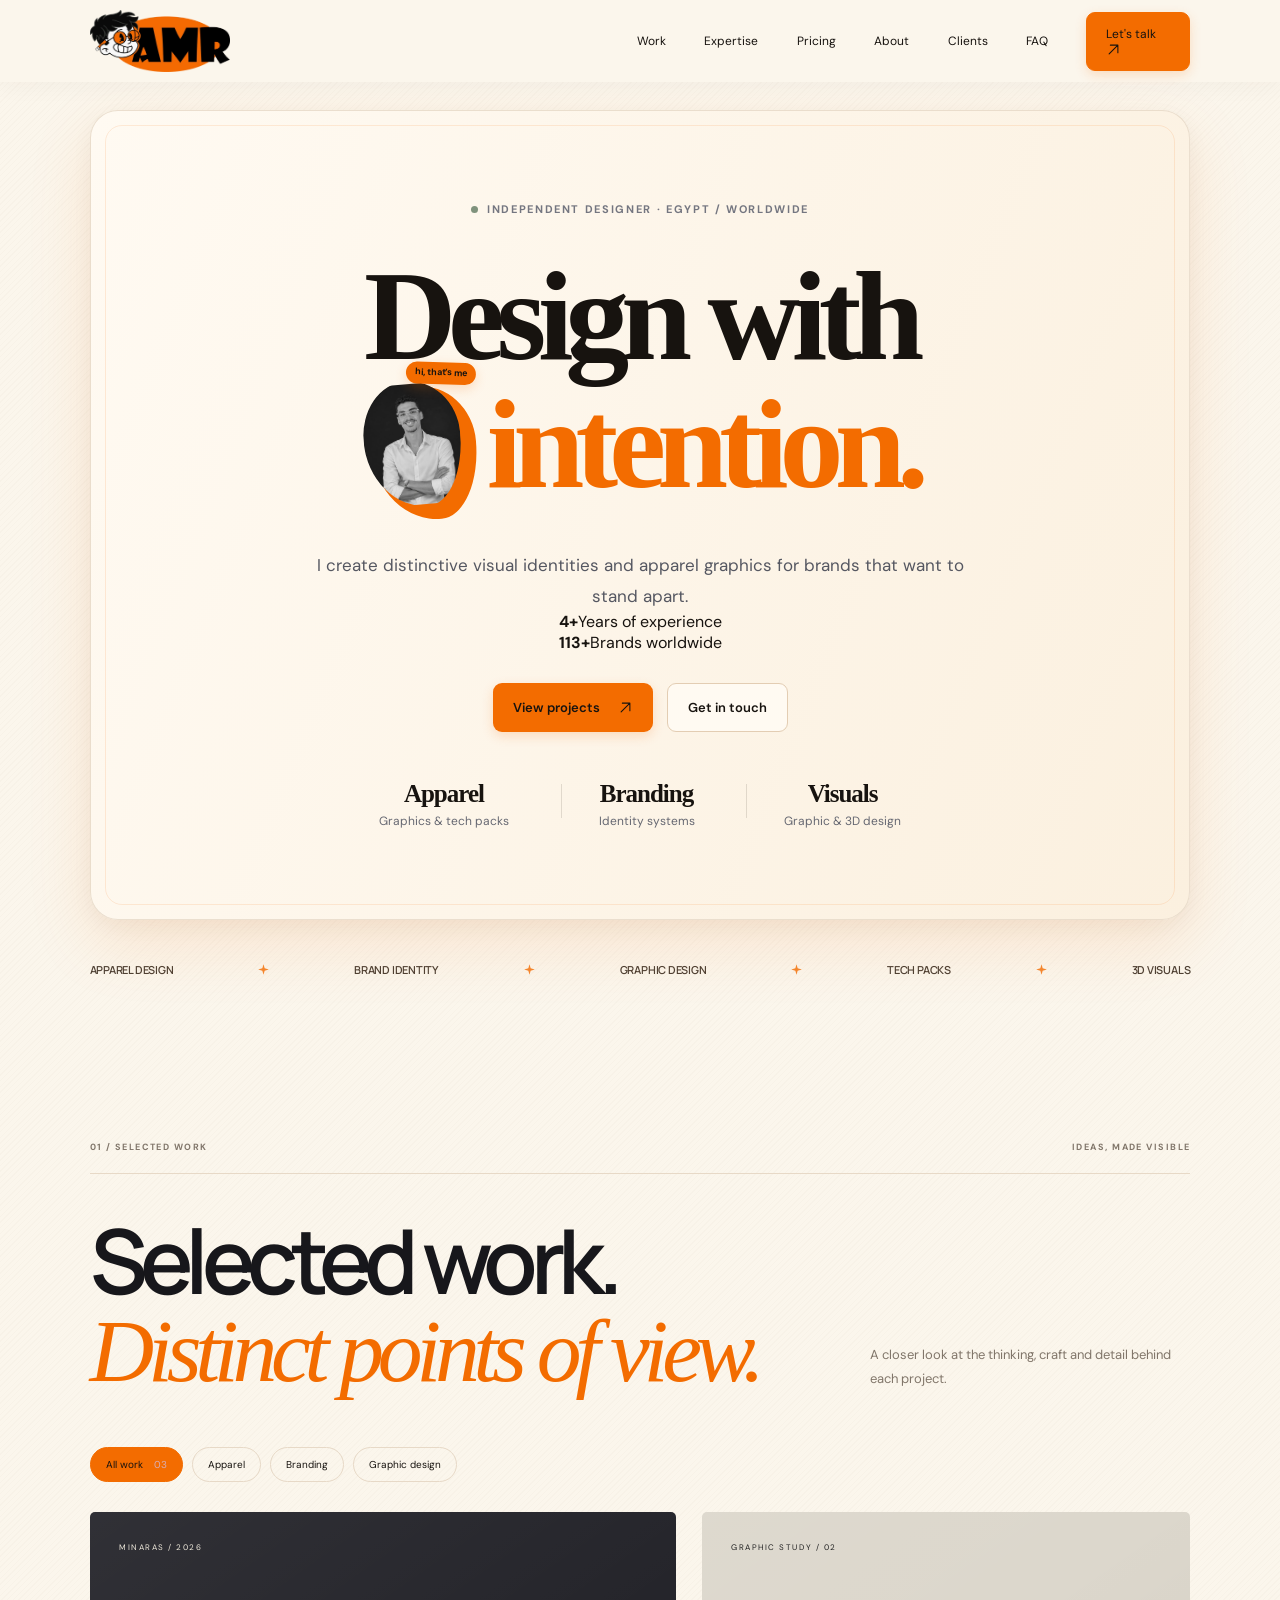
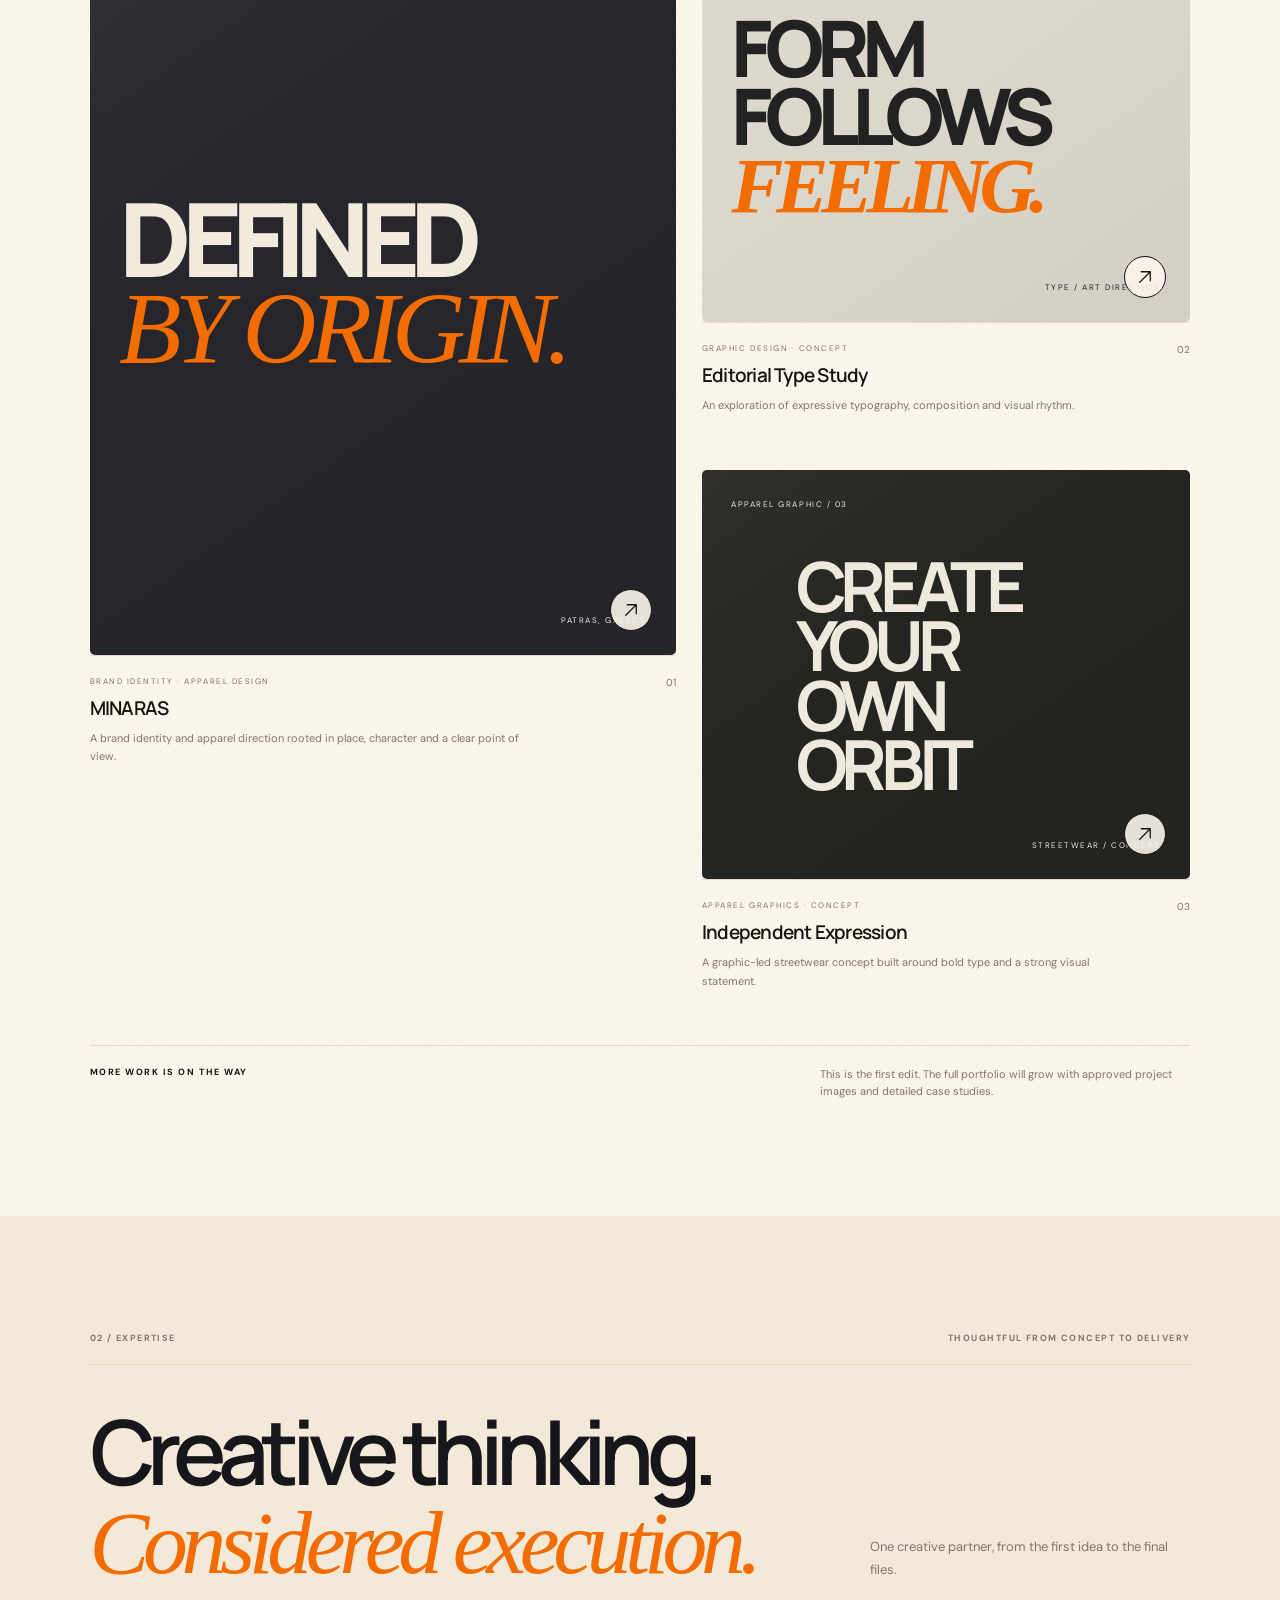
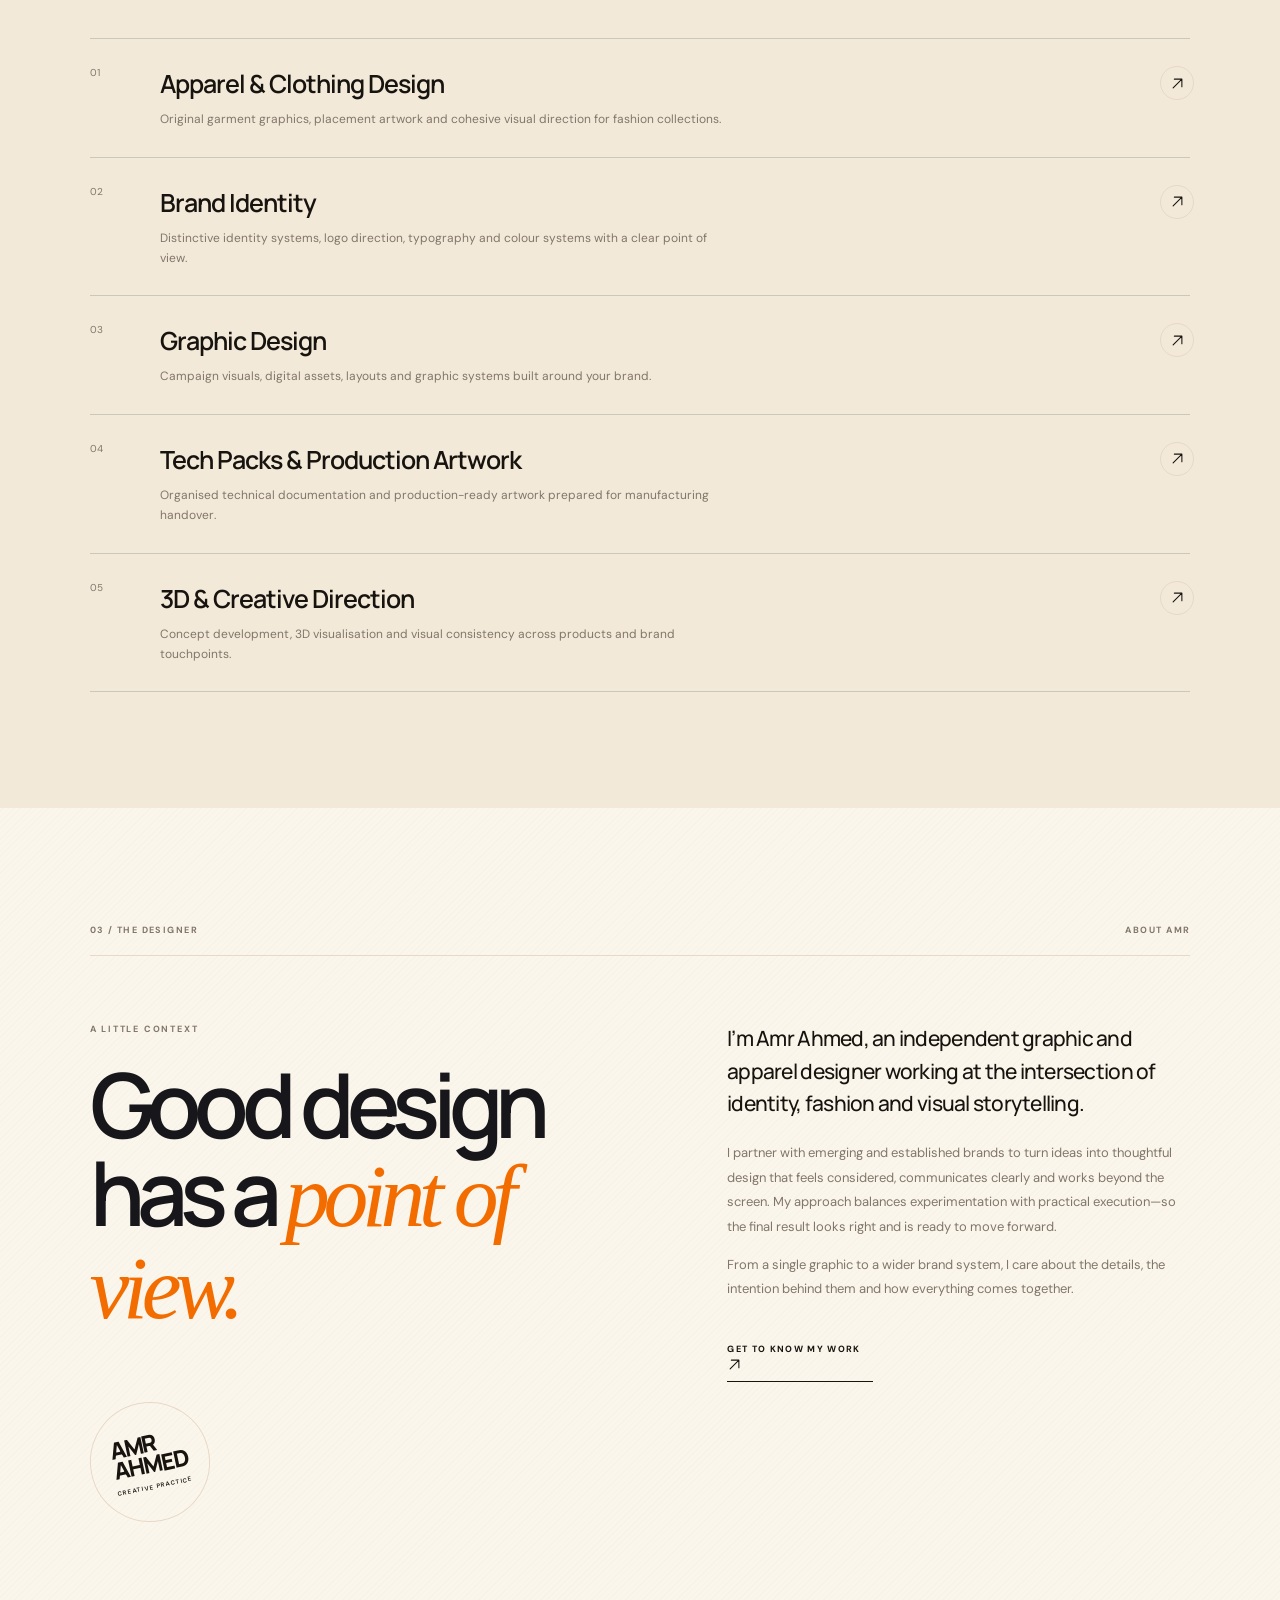
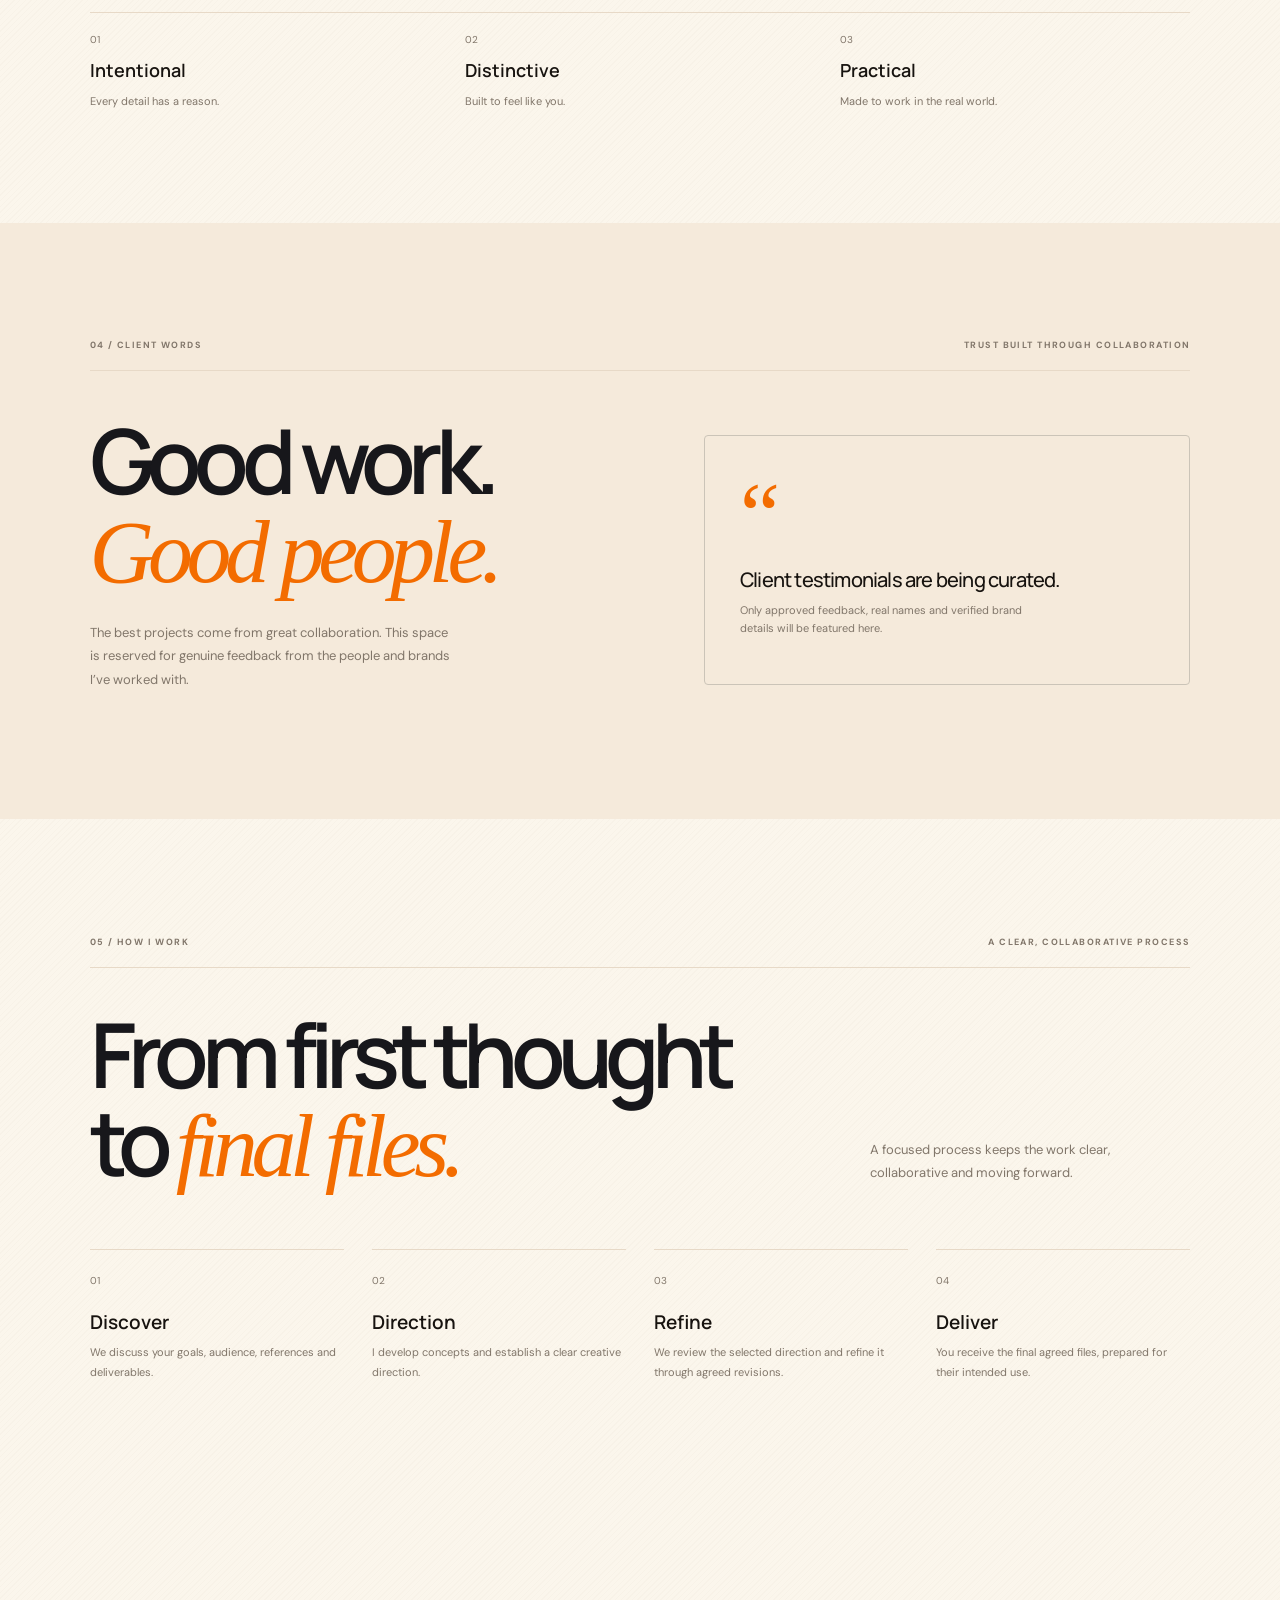
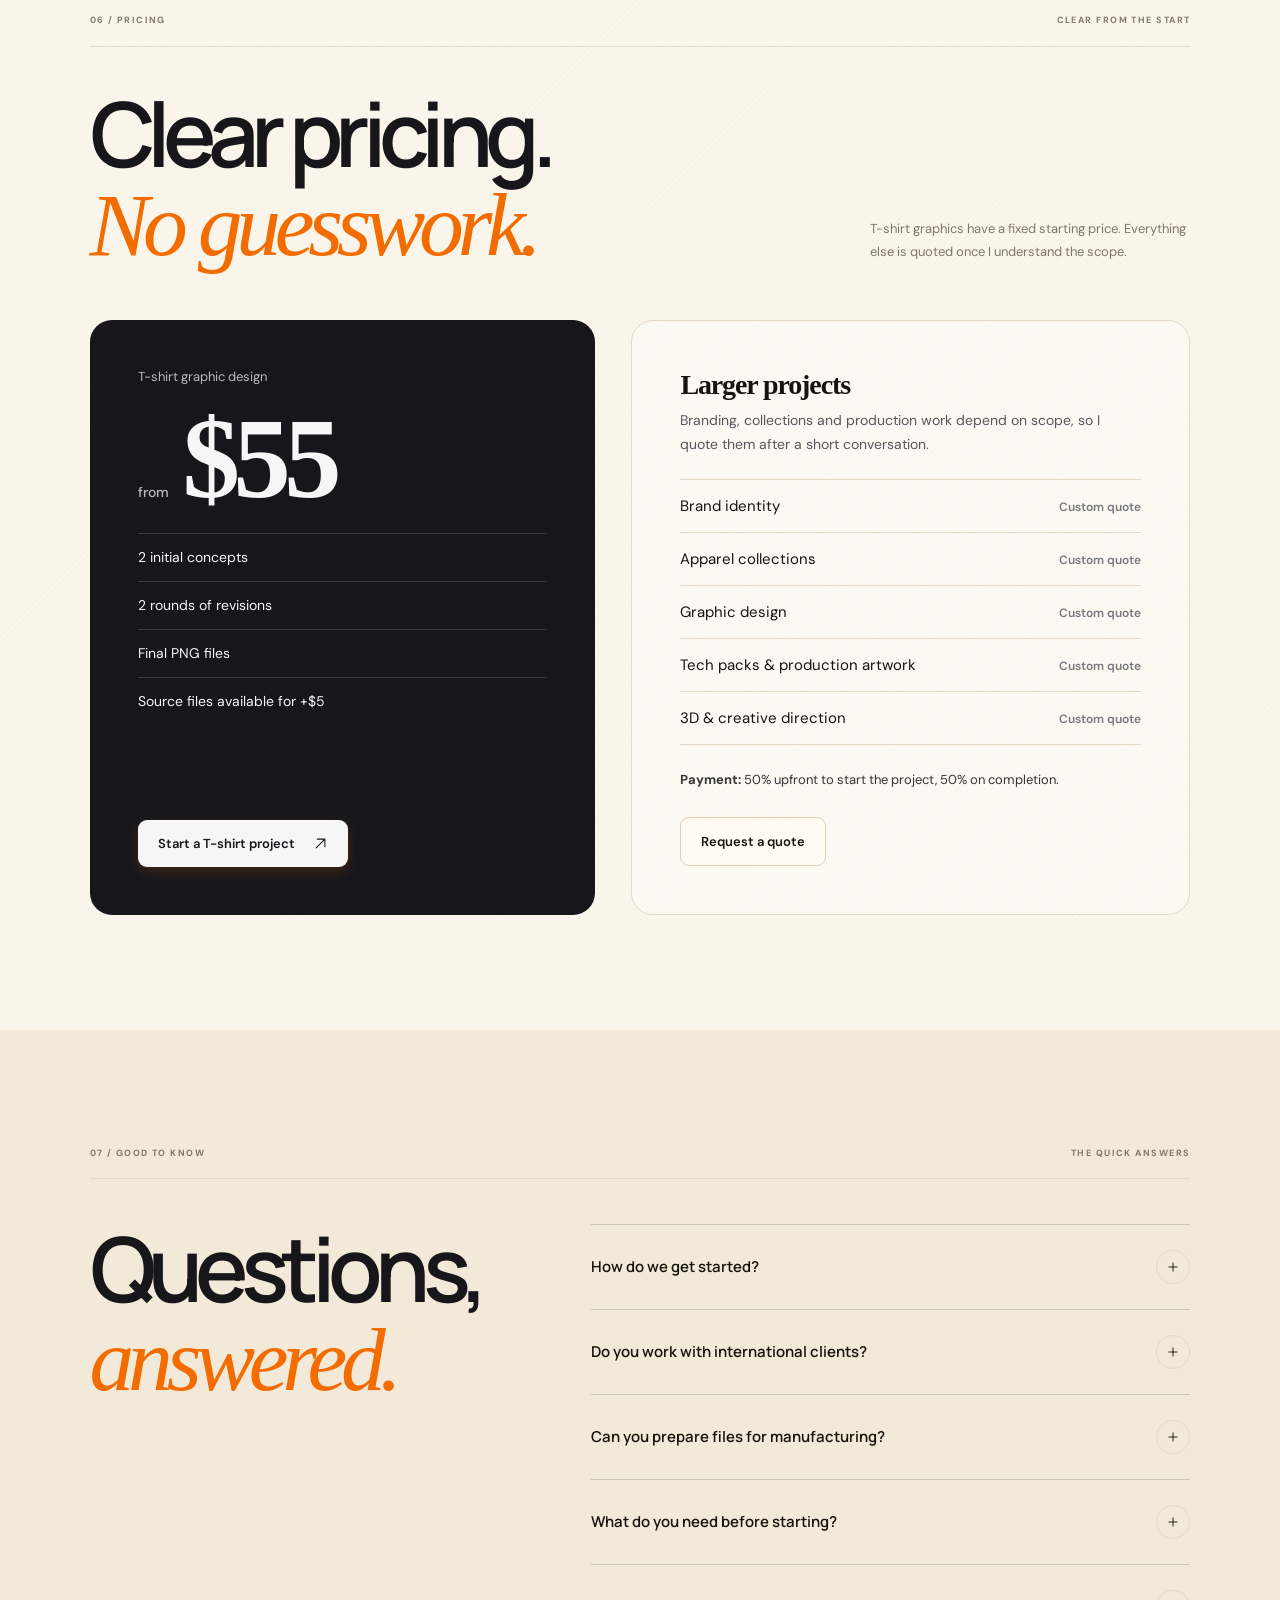
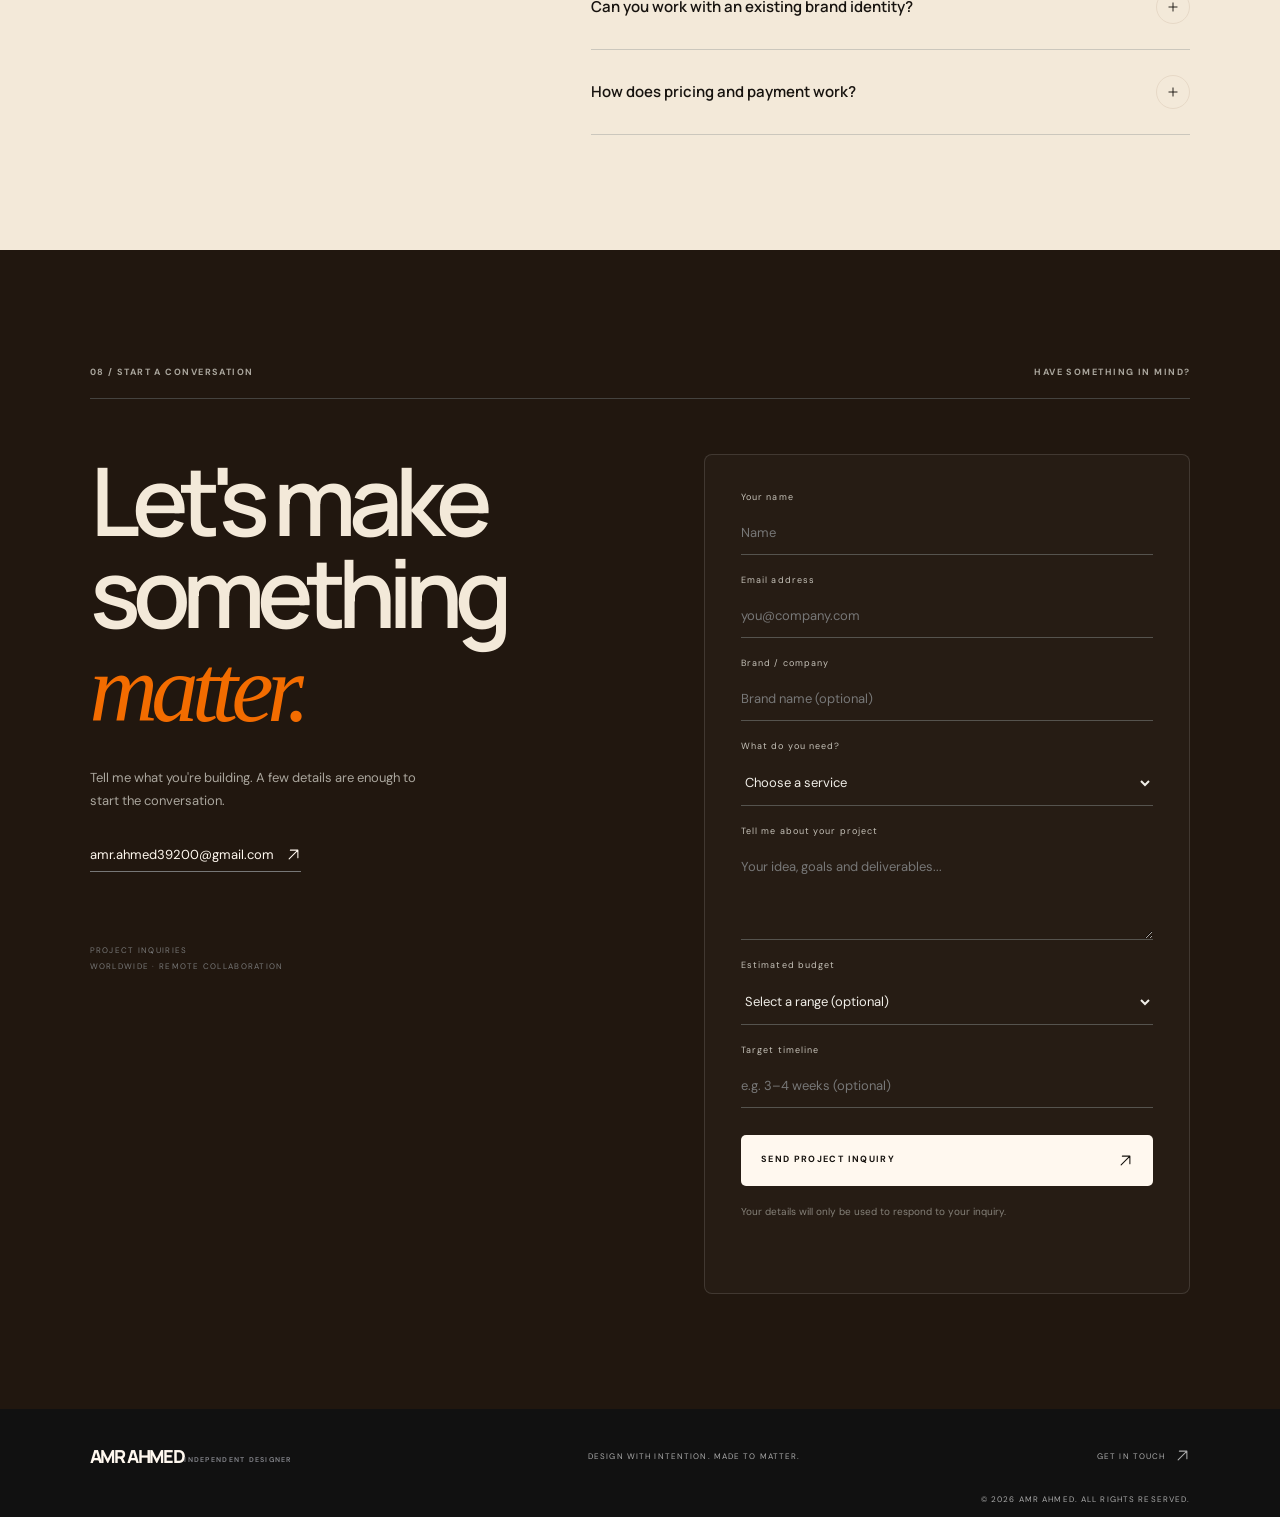
==== commit dceb3ed7: "Add experience and worldwide brand stats to hero" ====
--- a/index.html
+++ b/index.html
@@ -46,6 +46,10 @@
       <p class="eyebrow"><span class="status-dot"></span> INDEPENDENT DESIGNER · EGYPT / WORLDWIDE</p>
       <h1>Design with<br><em><span class="hero-portrait-sticker"><img class="portrait-main" src="amr-portrait.webp" width="900" height="1125" alt="Amr Ahmed" loading="eager"><span>hi, that’s me</span></span>intention.</em></h1>
       <p class="hero-description">I create distinctive visual identities and apparel graphics for brands that want to stand apart.</p>
+      <div class="hero-stats" aria-label="Experience and global reach">
+        <div class="hero-stat"><strong>4<span>+</span></strong><span>Years of experience</span></div>
+        <div class="hero-stat"><strong>113<span>+</span></strong><span>Brands worldwide</span></div>
+      </div>
       <div class="hero-actions"><a class="primary-action" href="#work">View projects <span><svg class="icon-arrow" viewBox="0 0 24 24" aria-hidden="true" focusable="false"><path d="M5 19 19 5M7 5h12v12"/></svg></span></a><a class="secondary-action" href="#contact">Get in touch</a></div>
       <div class="hero-specialties"><div><strong>Apparel</strong><span>Graphics & tech packs</span></div><div><strong>Branding</strong><span>Identity systems</span></div><div><strong>Visuals</strong><span>Graphic & 3D design</span></div></div>
     </div>
--- a/styles.css
+++ b/styles.css
@@ -863,3 +863,13 @@
 .site-header .nav a:not(.nav-cta)::after{display:none}
 .site-header .nav .nav-cta{margin-top:26px;font-size:13px}
 }
+
+
+/* Remove the unwanted rectangular black tile behind the portrait */
+.hero-portrait-sticker {
+  background: transparent !important;
+  box-shadow: none !important;
+}
+.hero-portrait-sticker .portrait-main {
+  background: transparent !important;
+}
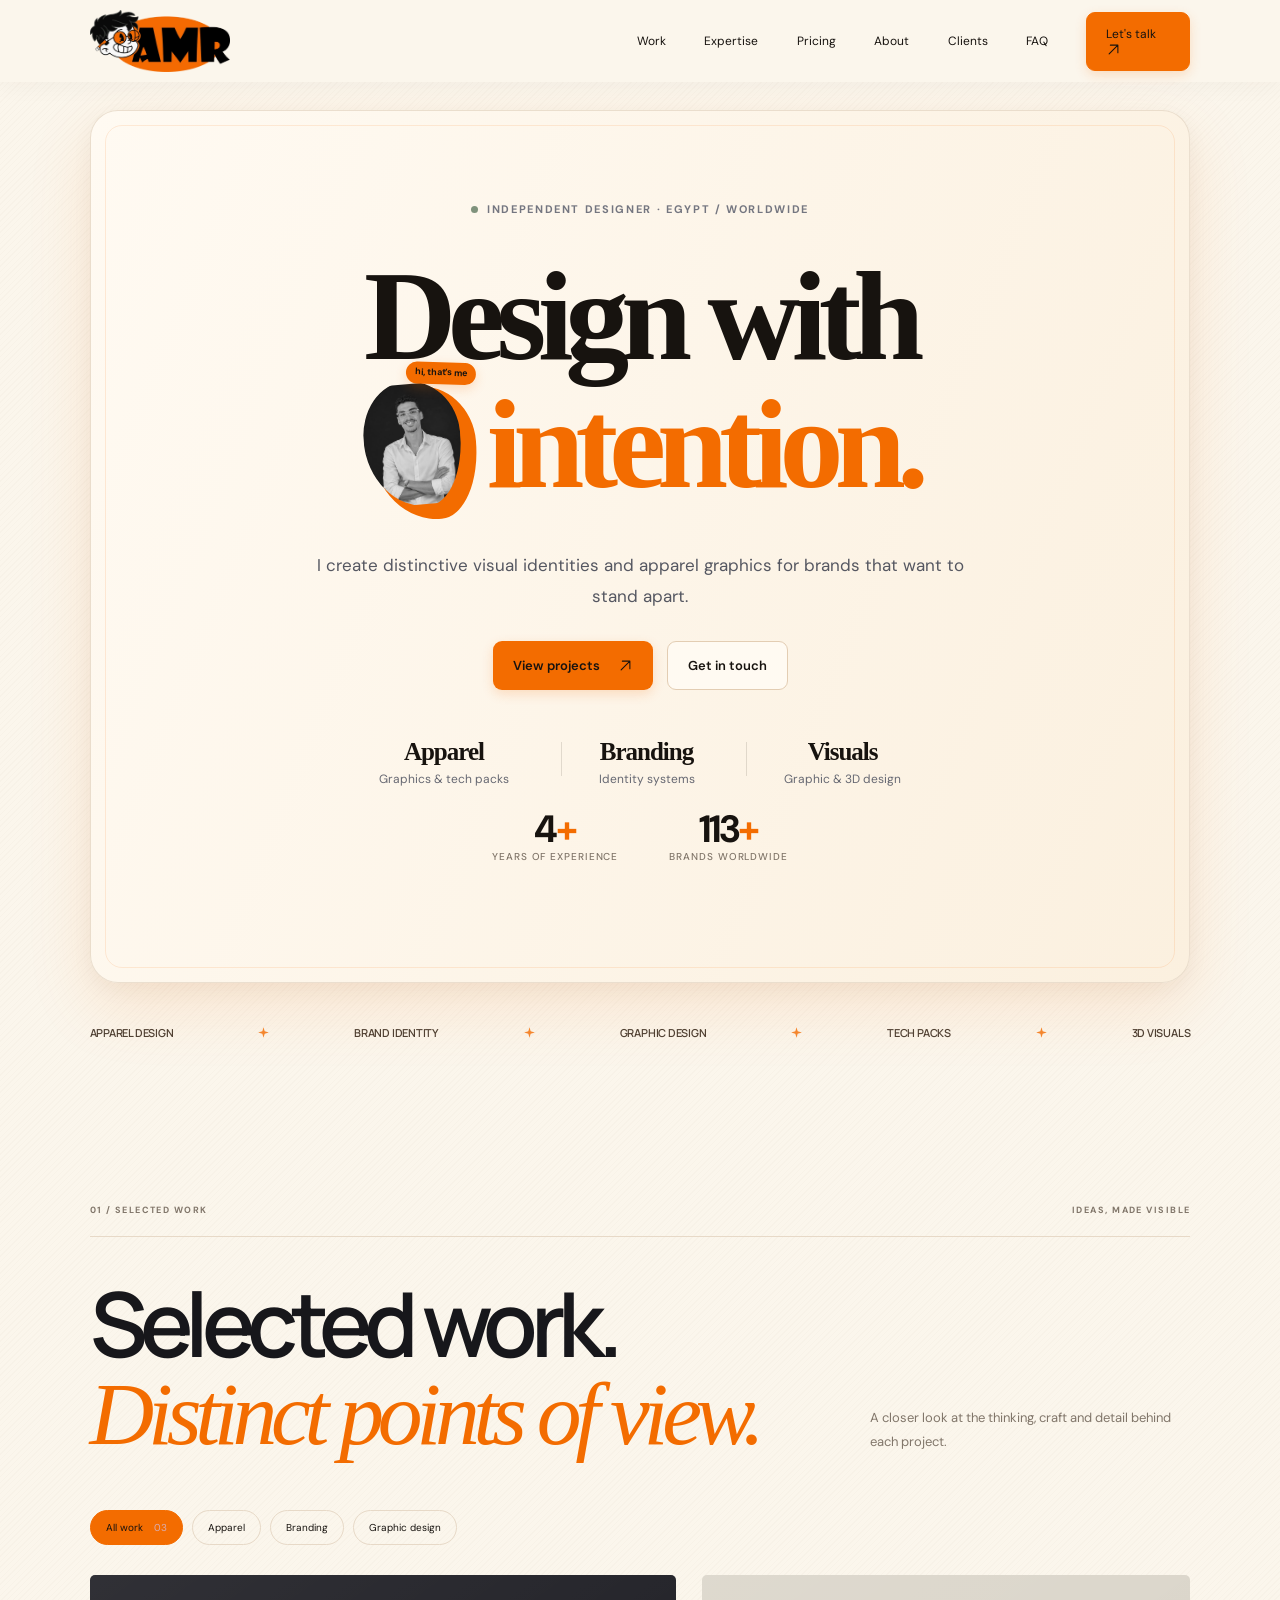
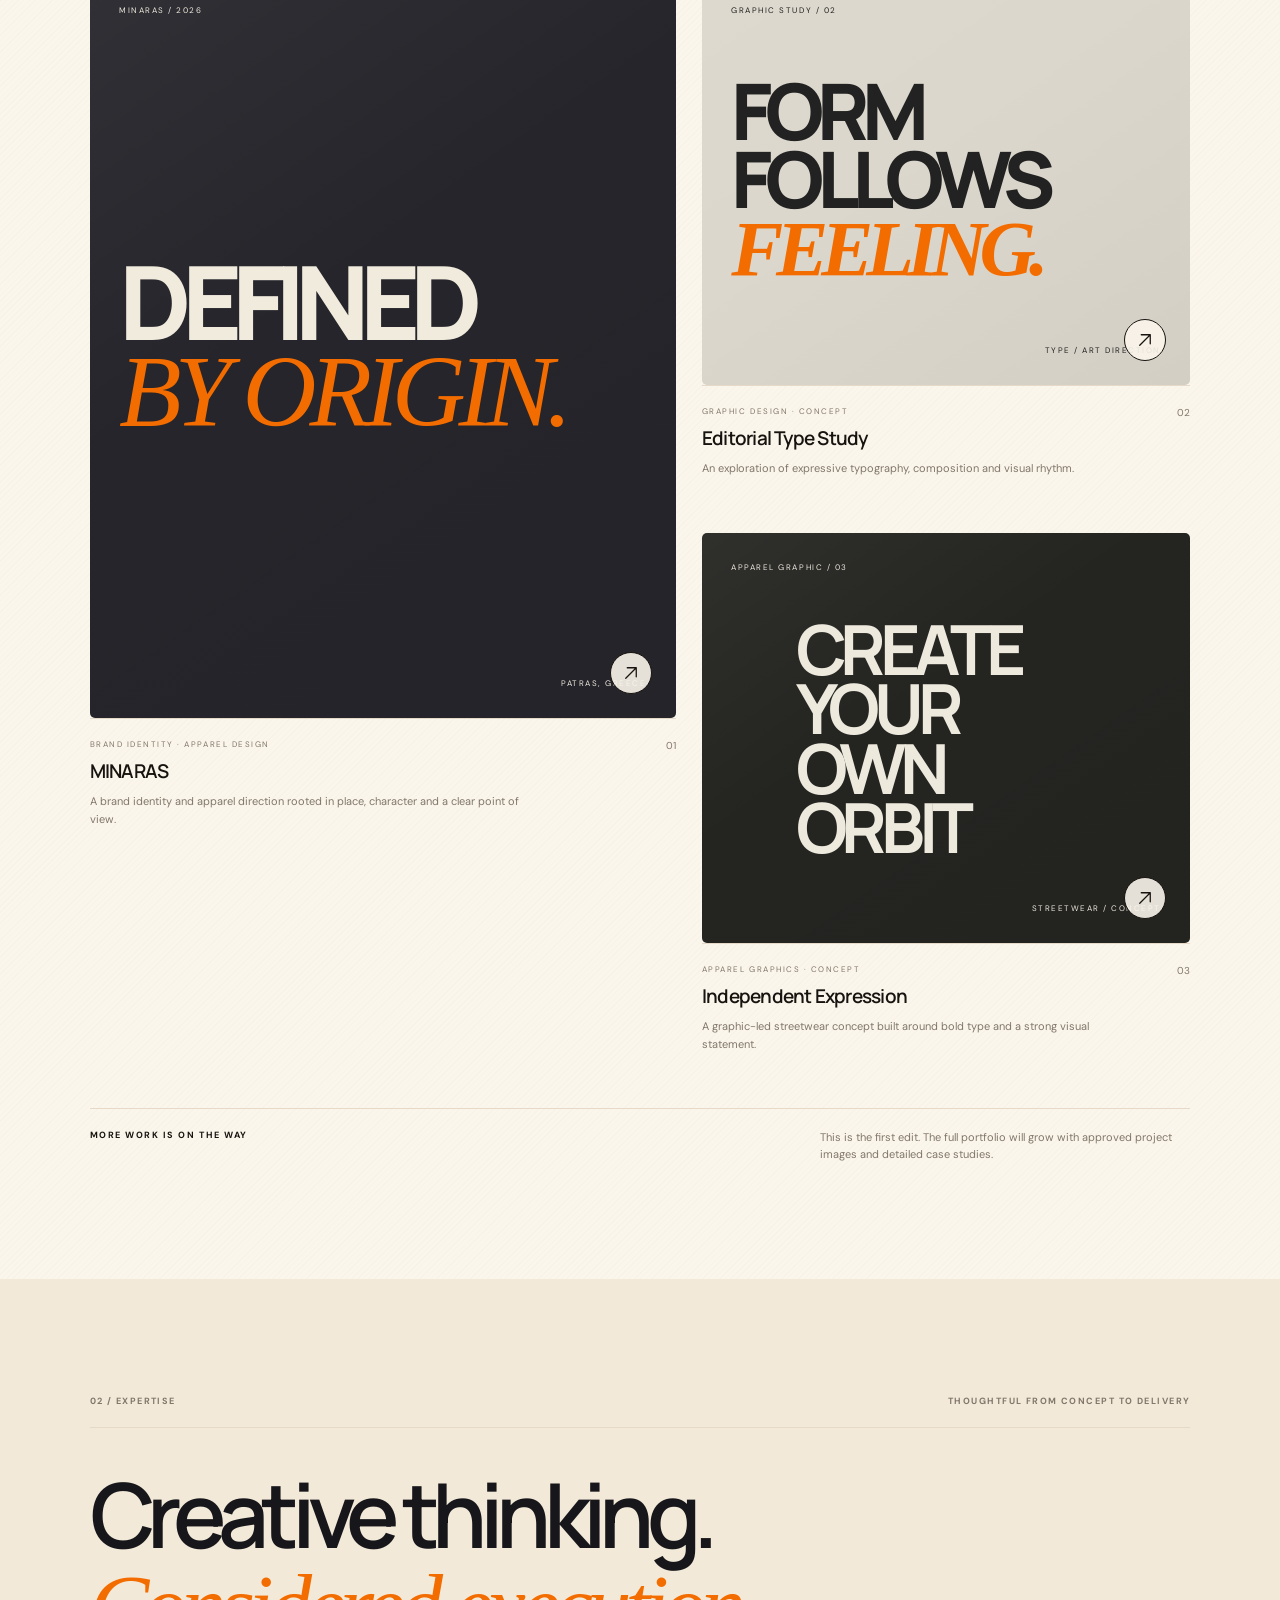
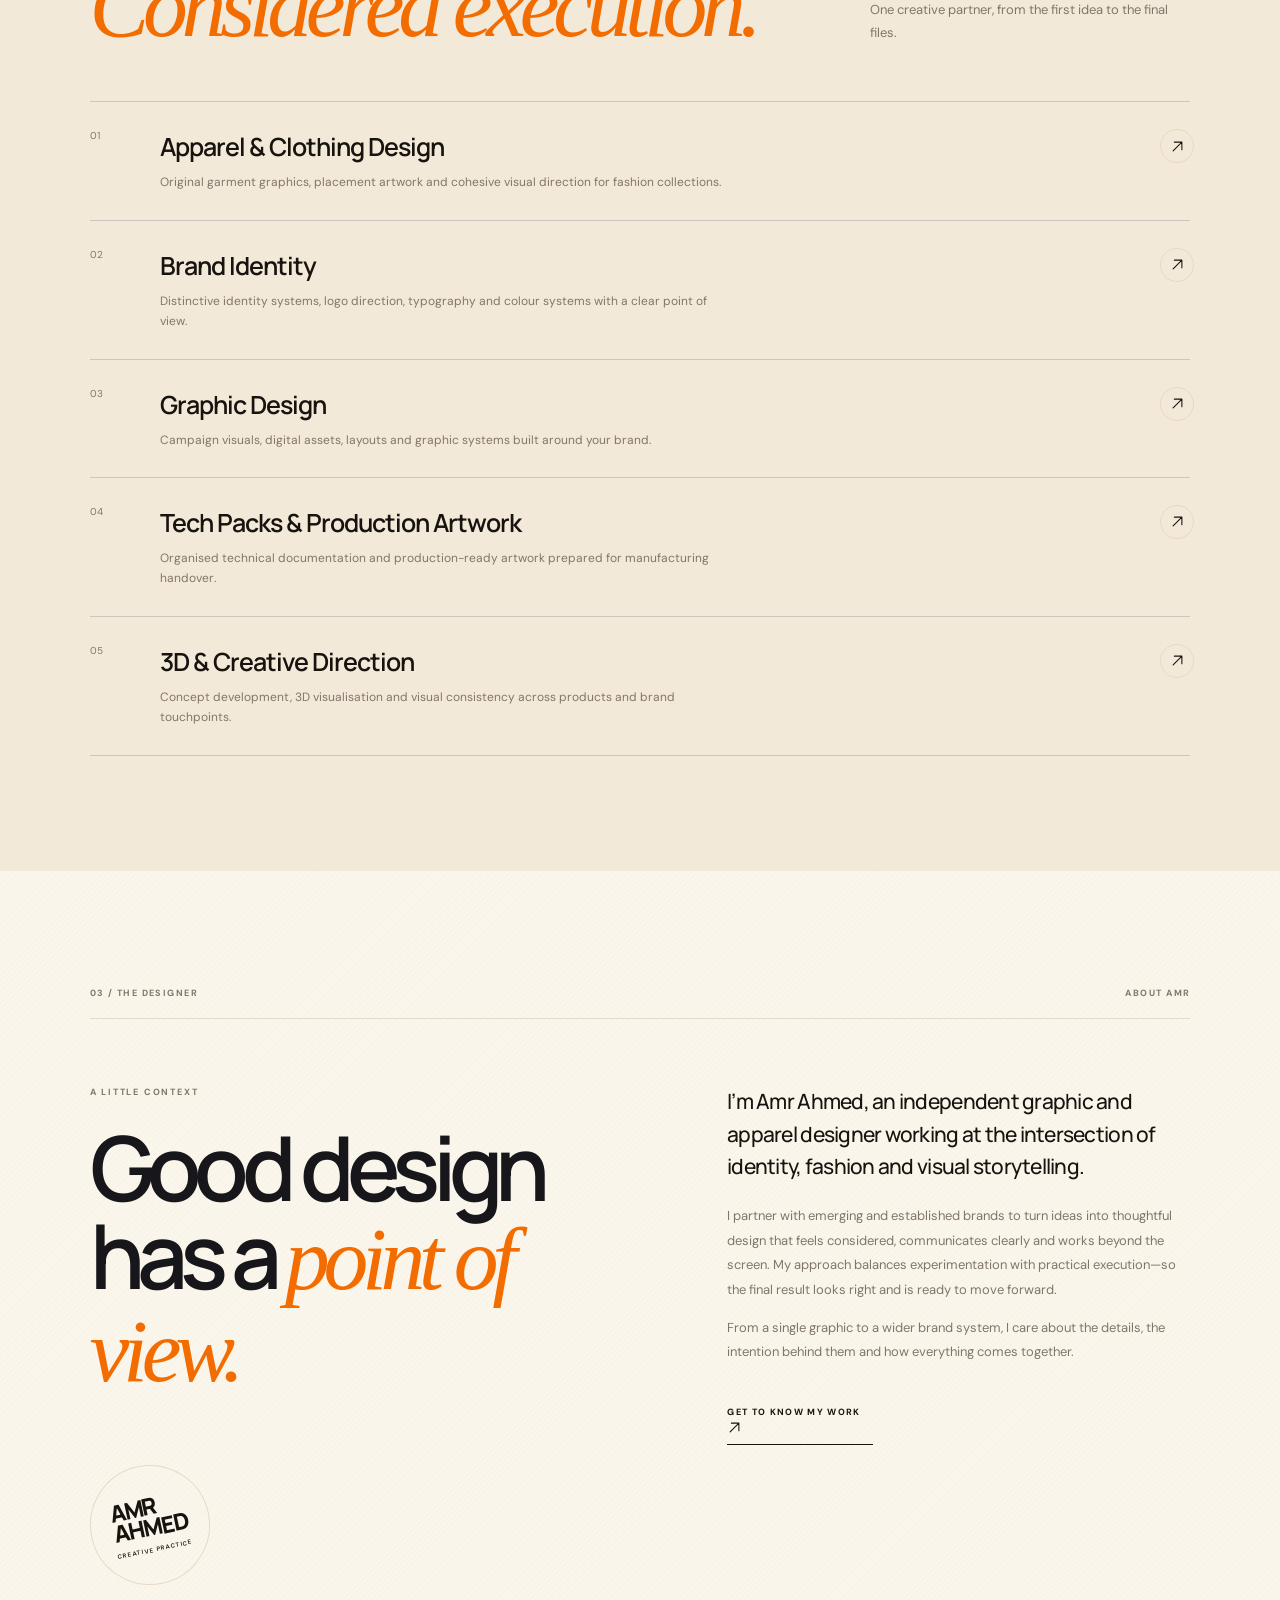
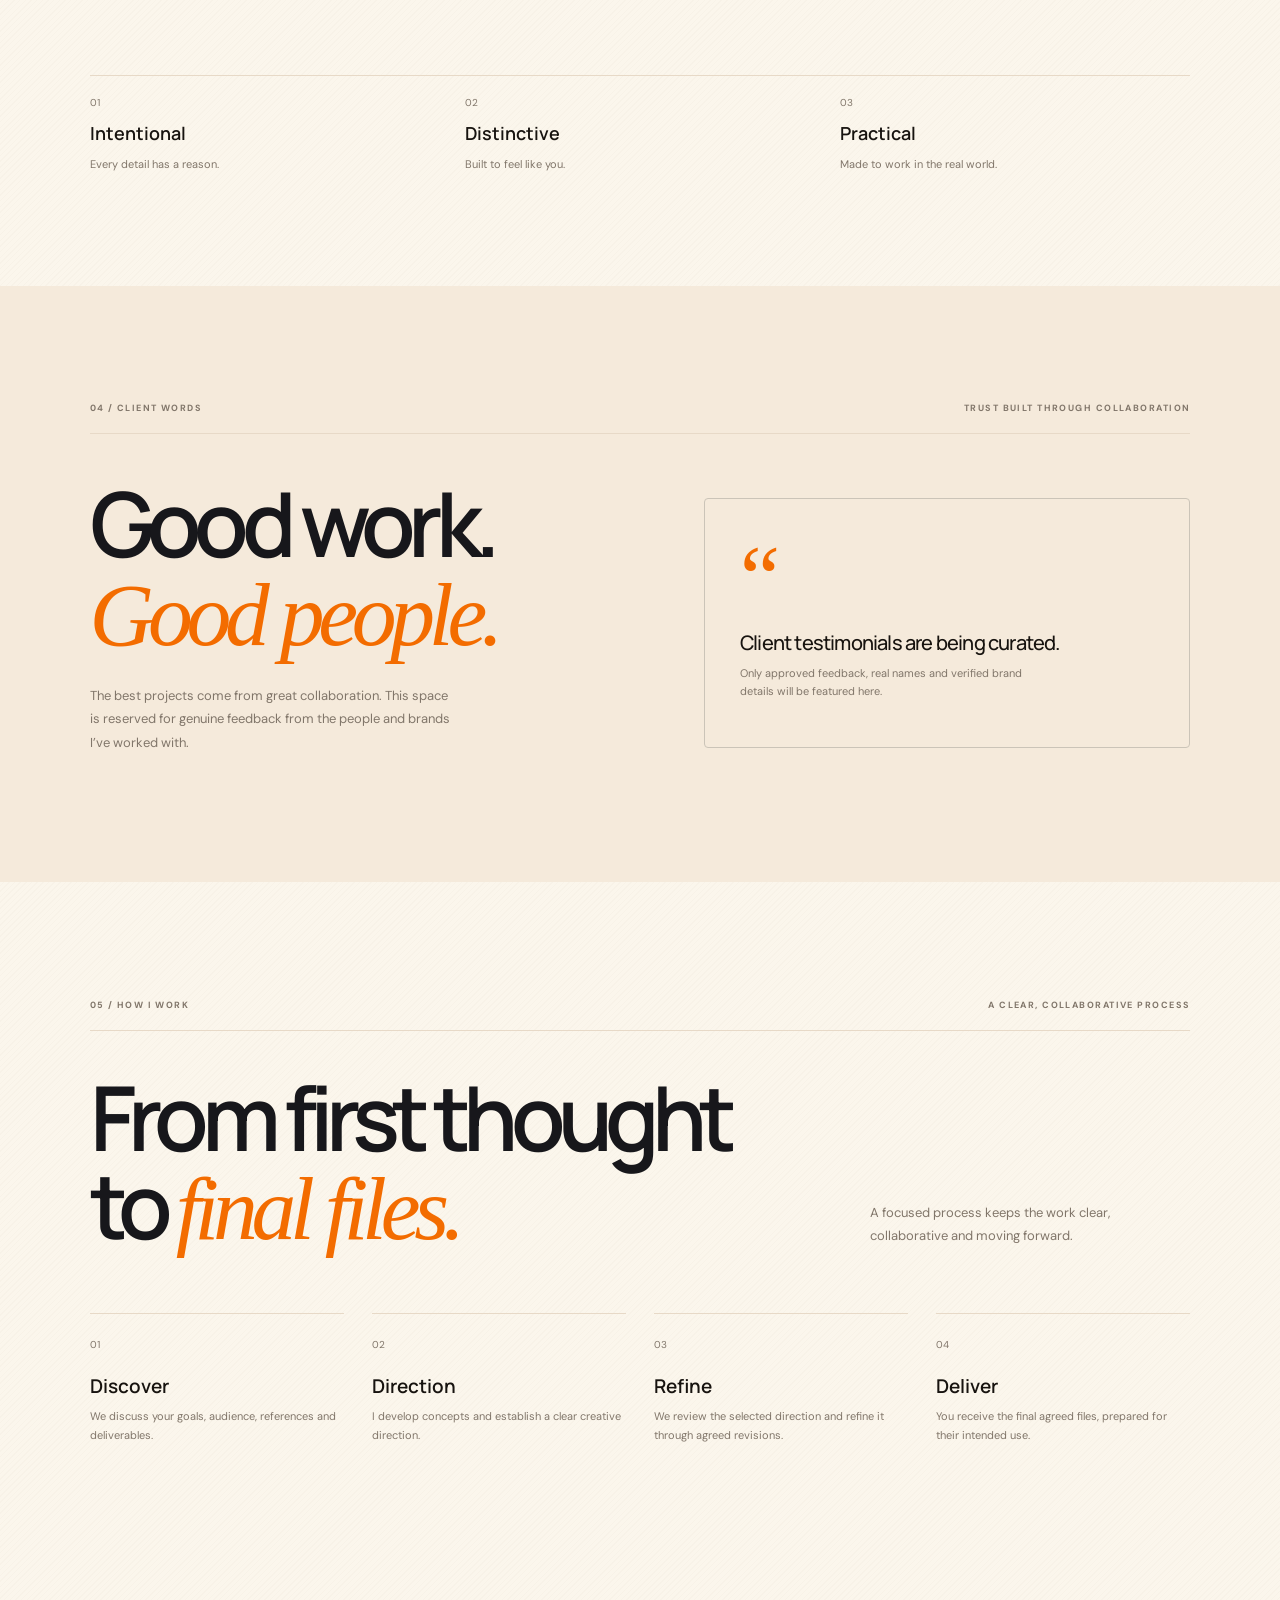
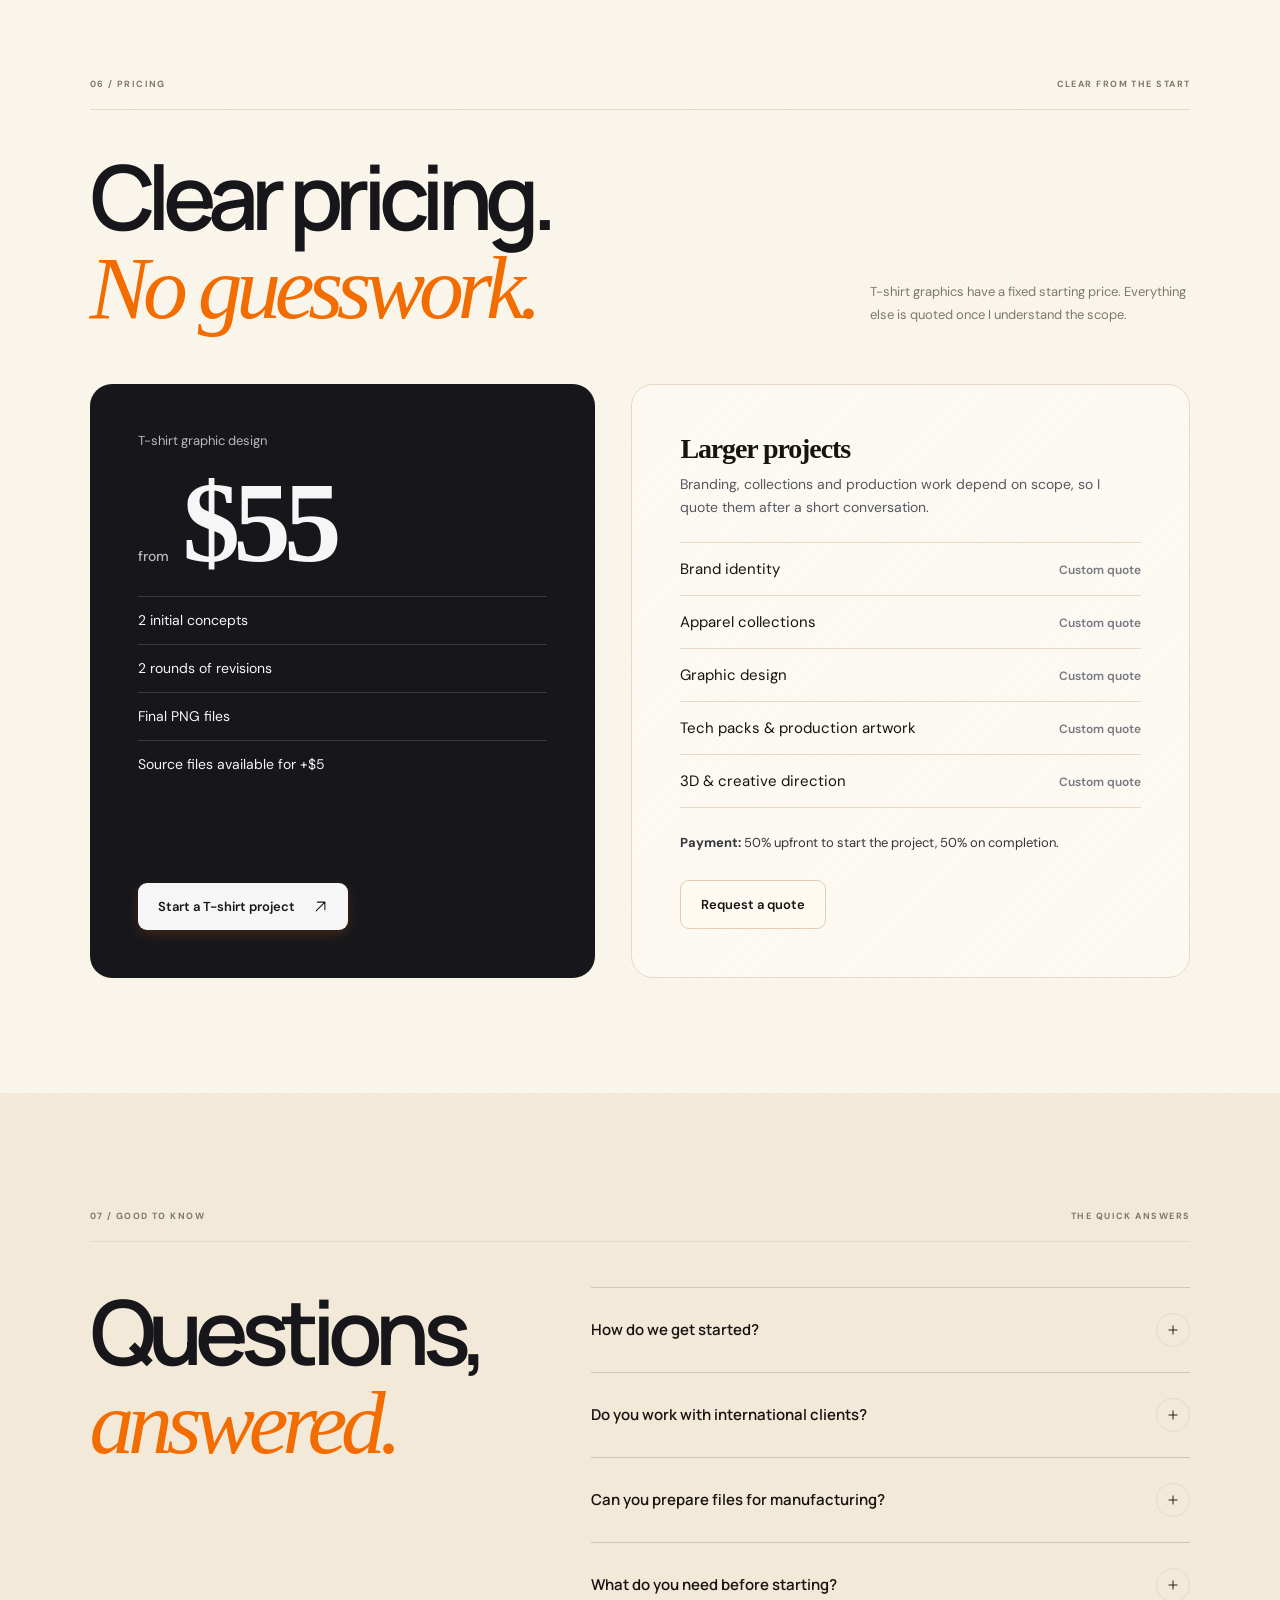
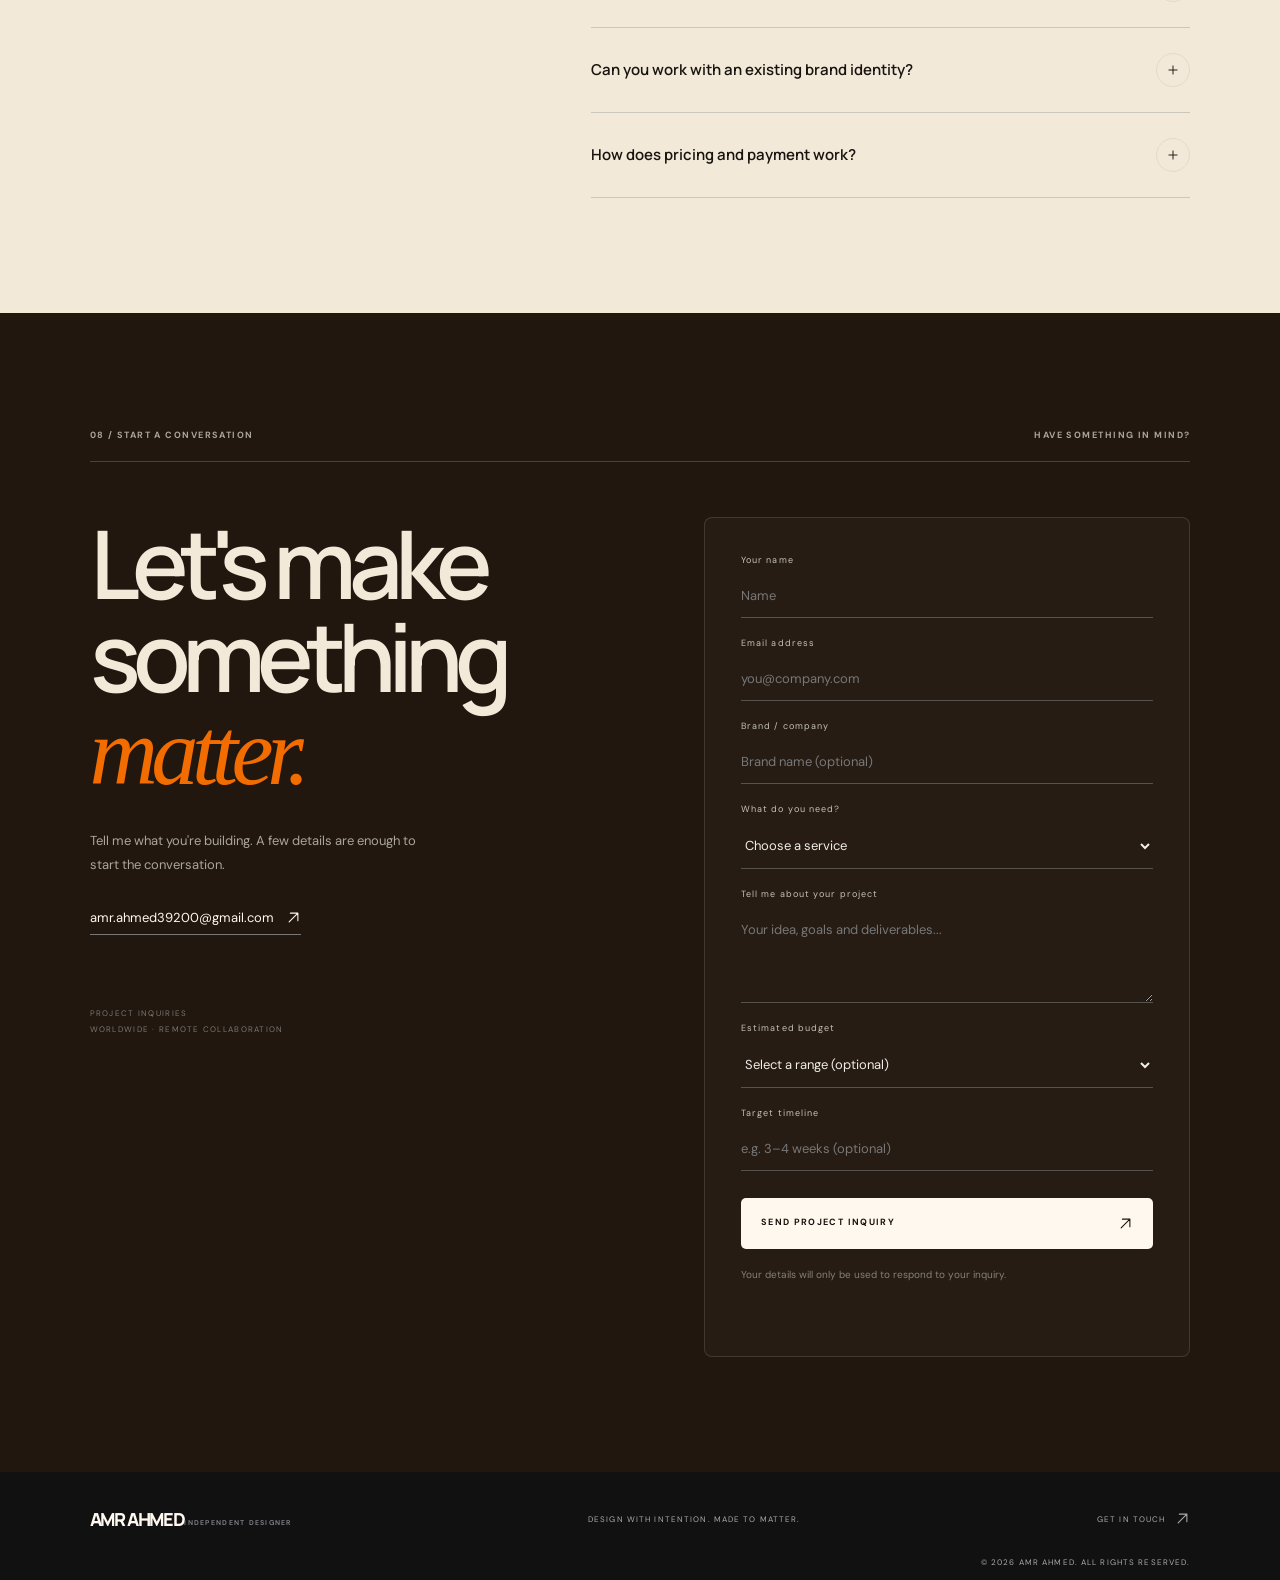
==== commit 2403f933: "Move hero stats below specialties" ====
--- a/index.html
+++ b/index.html
@@ -46,12 +46,12 @@
       <p class="eyebrow"><span class="status-dot"></span> INDEPENDENT DESIGNER · EGYPT / WORLDWIDE</p>
       <h1>Design with<br><em><span class="hero-portrait-sticker"><img class="portrait-main" src="amr-portrait.webp" width="900" height="1125" alt="Amr Ahmed" loading="eager"><span>hi, that’s me</span></span>intention.</em></h1>
       <p class="hero-description">I create distinctive visual identities and apparel graphics for brands that want to stand apart.</p>
+      <div class="hero-actions"><a class="primary-action" href="#work">View projects <span><svg class="icon-arrow" viewBox="0 0 24 24" aria-hidden="true" focusable="false"><path d="M5 19 19 5M7 5h12v12"/></svg></span></a><a class="secondary-action" href="#contact">Get in touch</a></div>
+      <div class="hero-specialties"><div><strong>Apparel</strong><span>Graphics & tech packs</span></div><div><strong>Branding</strong><span>Identity systems</span></div><div><strong>Visuals</strong><span>Graphic & 3D design</span></div></div>
       <div class="hero-stats" aria-label="Experience and global reach">
         <div class="hero-stat"><strong>4<span>+</span></strong><span>Years of experience</span></div>
         <div class="hero-stat"><strong>113<span>+</span></strong><span>Brands worldwide</span></div>
       </div>
-      <div class="hero-actions"><a class="primary-action" href="#work">View projects <span><svg class="icon-arrow" viewBox="0 0 24 24" aria-hidden="true" focusable="false"><path d="M5 19 19 5M7 5h12v12"/></svg></span></a><a class="secondary-action" href="#contact">Get in touch</a></div>
-      <div class="hero-specialties"><div><strong>Apparel</strong><span>Graphics & tech packs</span></div><div><strong>Branding</strong><span>Identity systems</span></div><div><strong>Visuals</strong><span>Graphic & 3D design</span></div></div>
     </div>
     <div class="hero-art" aria-hidden="true"><div class="hero-orbit"></div><div class="hero-symbol">A<span>+</span></div></div>
   </div>
--- a/styles.css
+++ b/styles.css
@@ -873,3 +873,39 @@
 .hero-portrait-sticker .portrait-main {
   background: transparent !important;
 }
+
+
+/* Hero credibility stats */
+.hero-stats {
+  display: flex;
+  align-items: center;
+  gap: clamp(24px, 4vw, 52px);
+  margin: 24px 0 28px;
+}
+.hero-stat {
+  display: flex;
+  flex-direction: column;
+  gap: 3px;
+}
+.hero-stat strong {
+  color: var(--ink, #17130f);
+  font: 700 clamp(27px, 3vw, 38px)/.95 "DM Sans", sans-serif;
+  letter-spacing: -.06em;
+}
+.hero-stat strong span {
+  color: var(--accent, #f36c00);
+}
+.hero-stat > span {
+  color: var(--muted, #77716a);
+  font: 500 10px/1.4 "DM Sans", sans-serif;
+  letter-spacing: .09em;
+  text-transform: uppercase;
+}
+@media (max-width: 700px) {
+  .hero-stats {
+    gap: 24px;
+    margin: 20px 0 24px;
+  }
+  .hero-stat strong { font-size: 29px; }
+  .hero-stat > span { font-size: 9px; }
+}
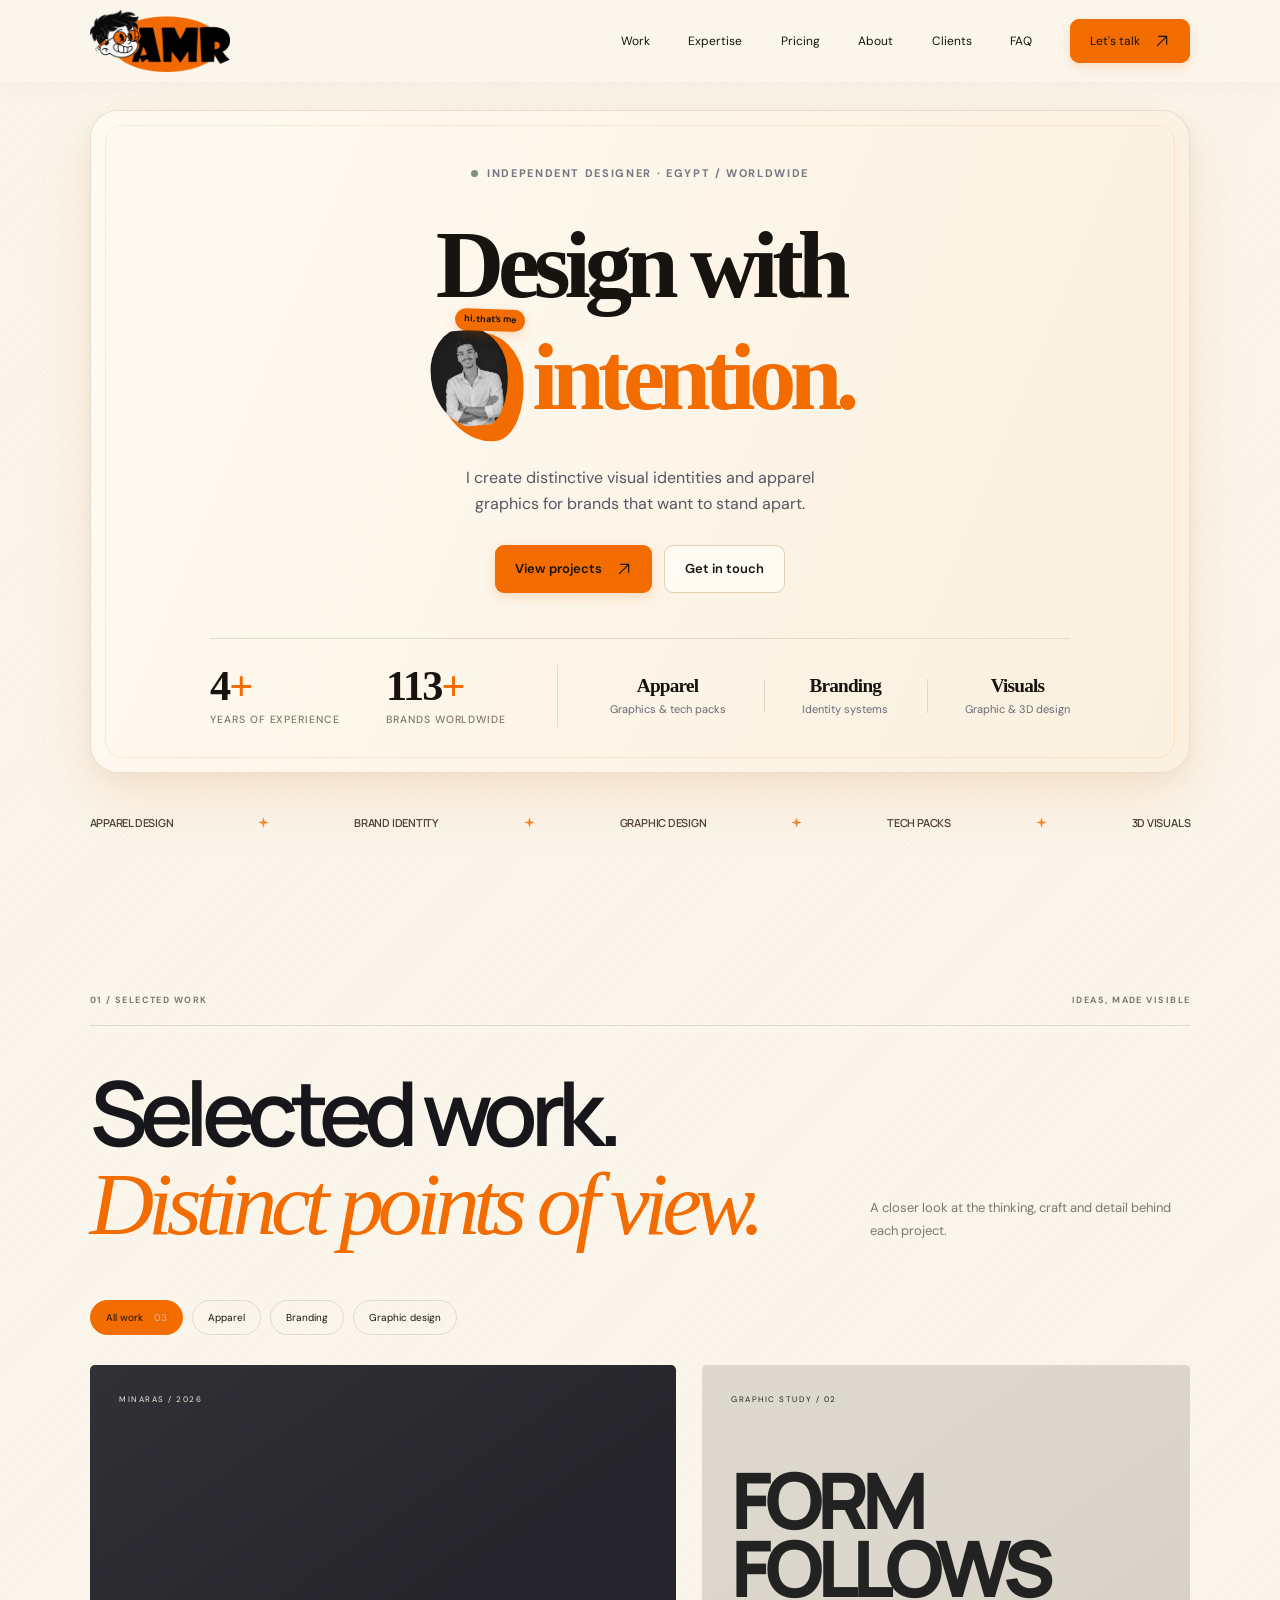
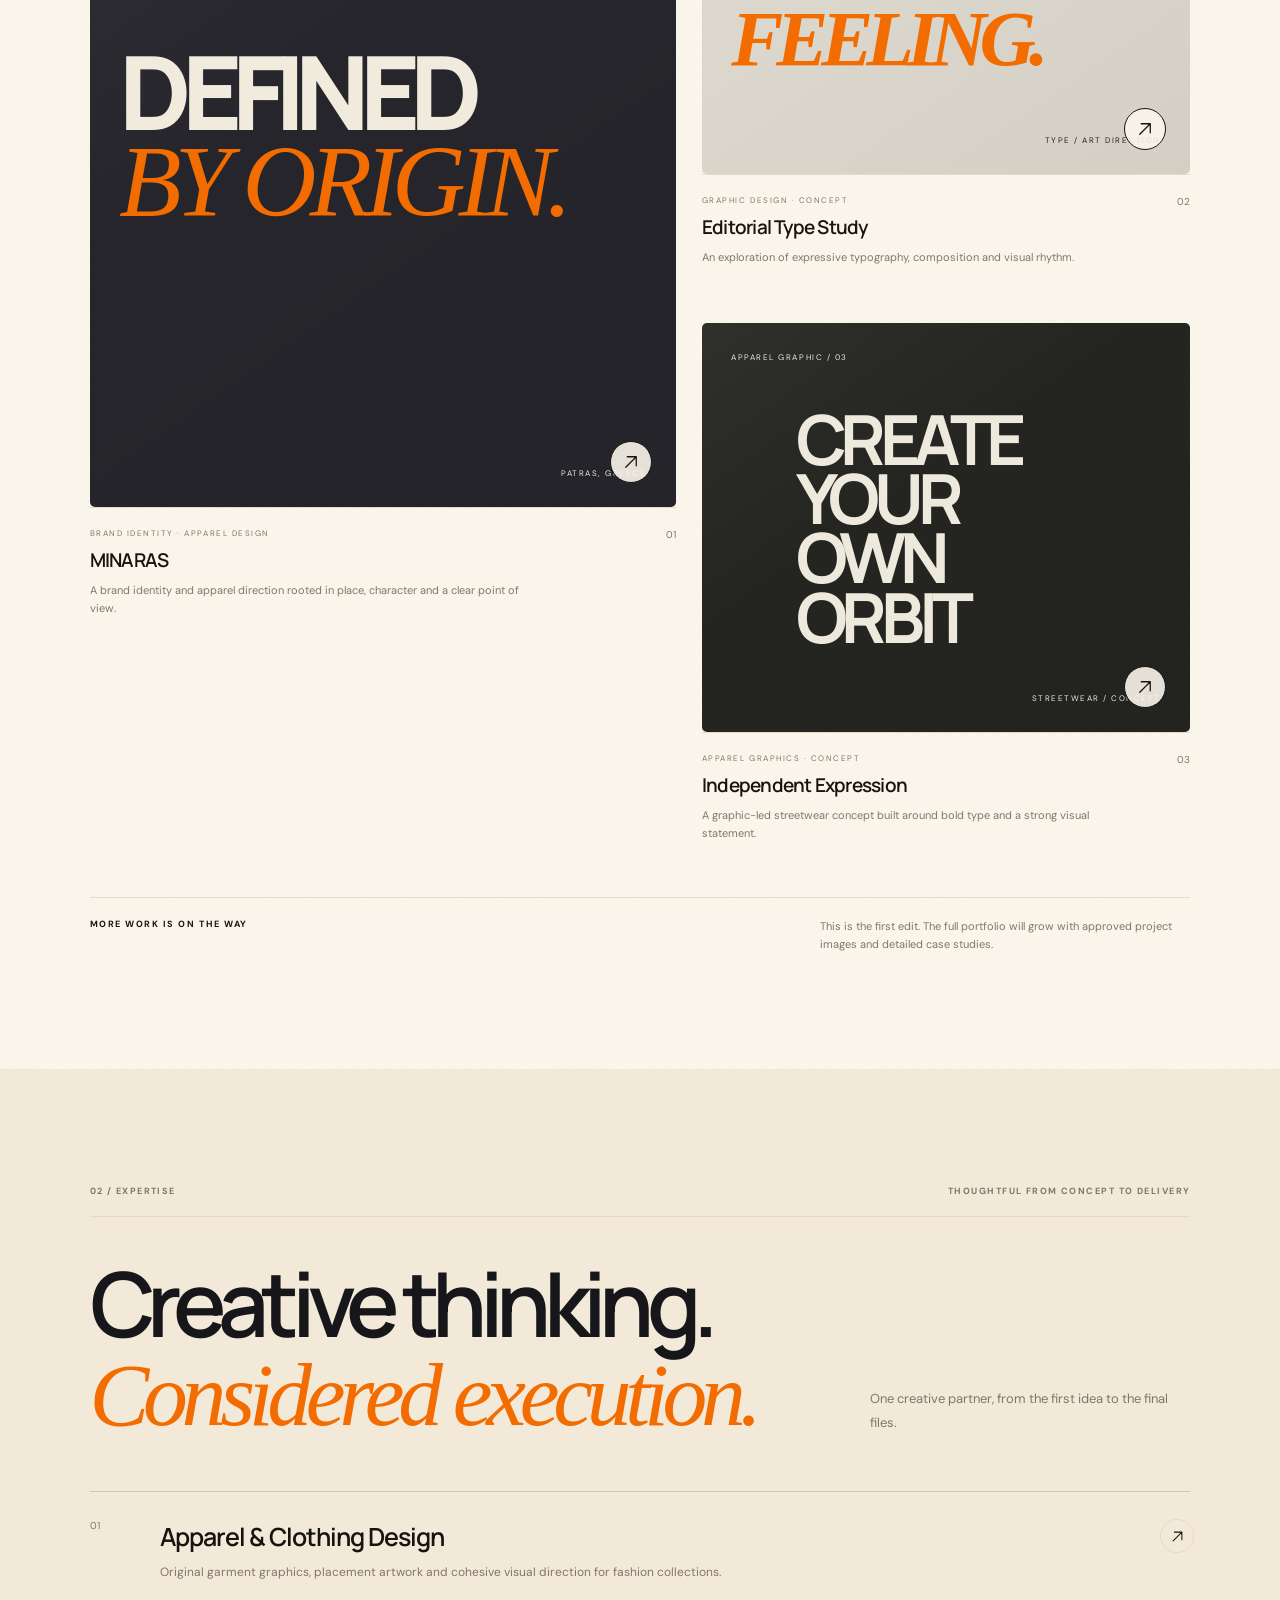
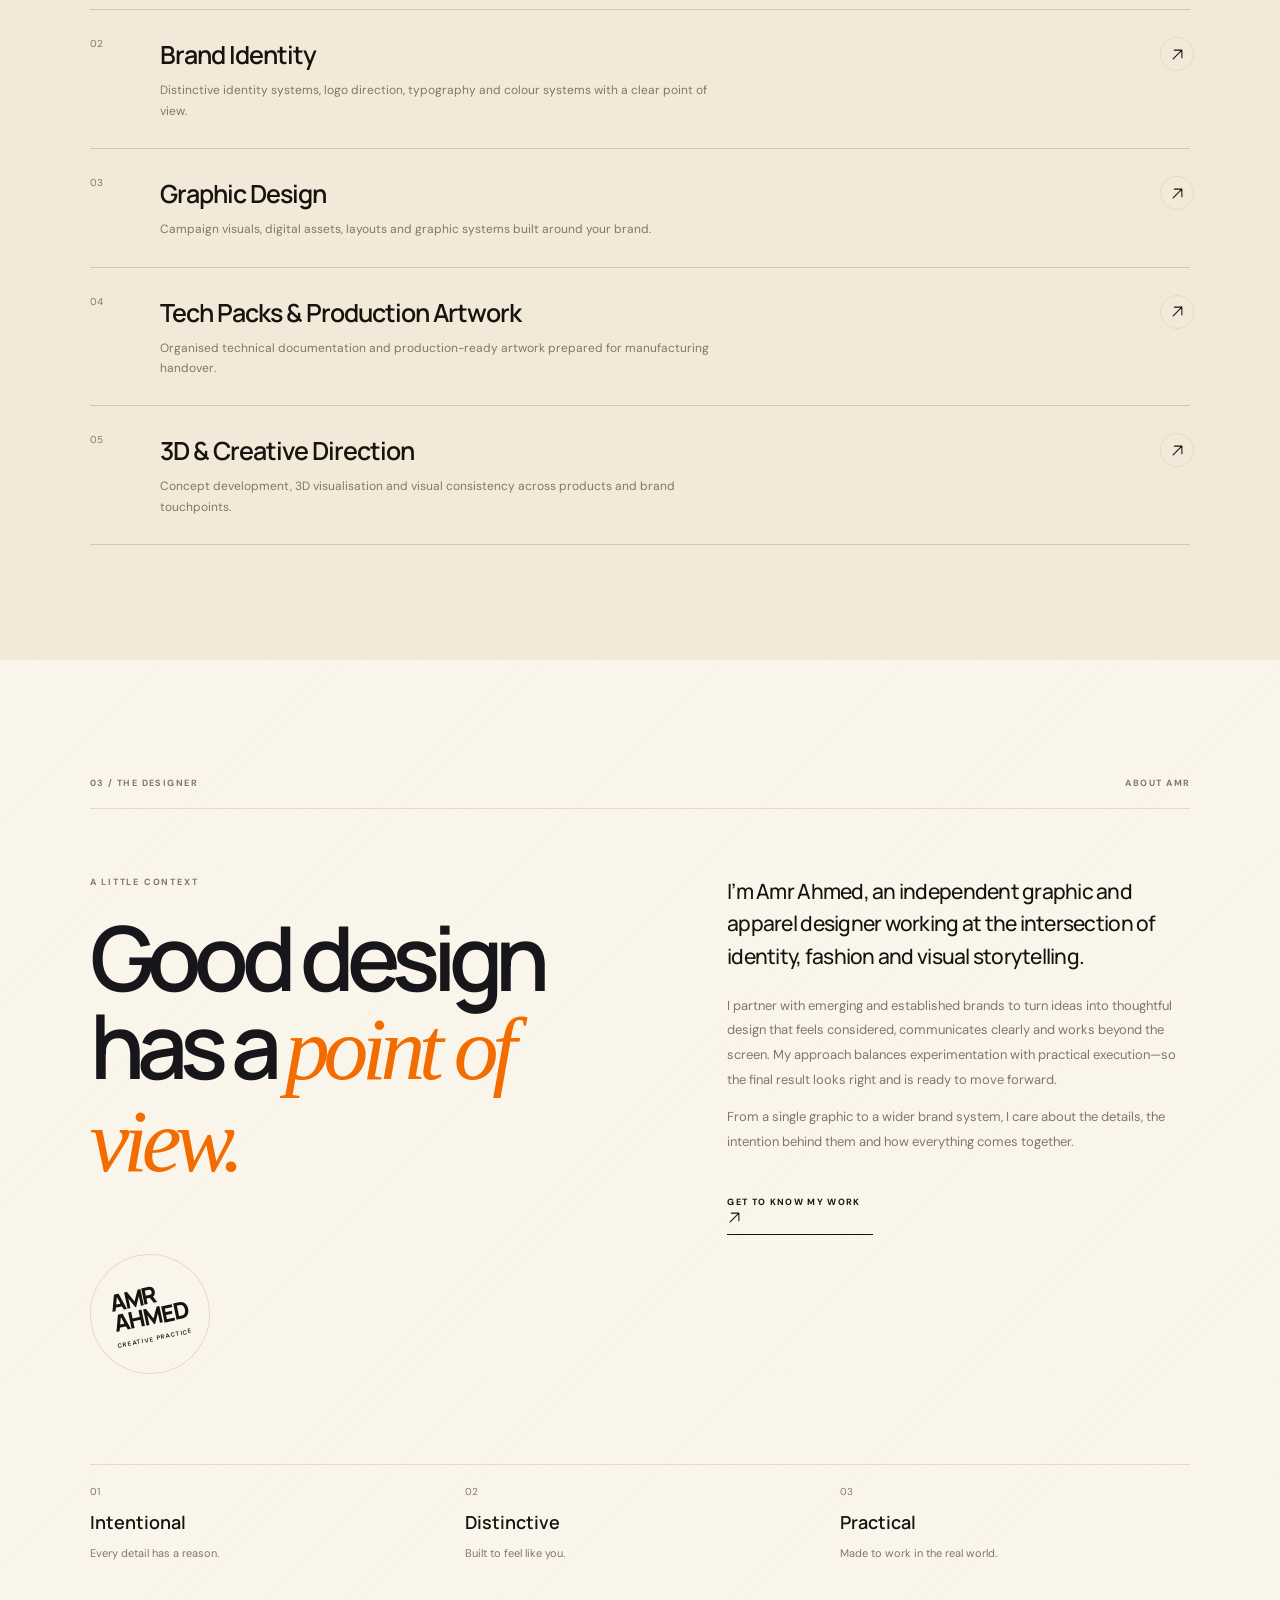
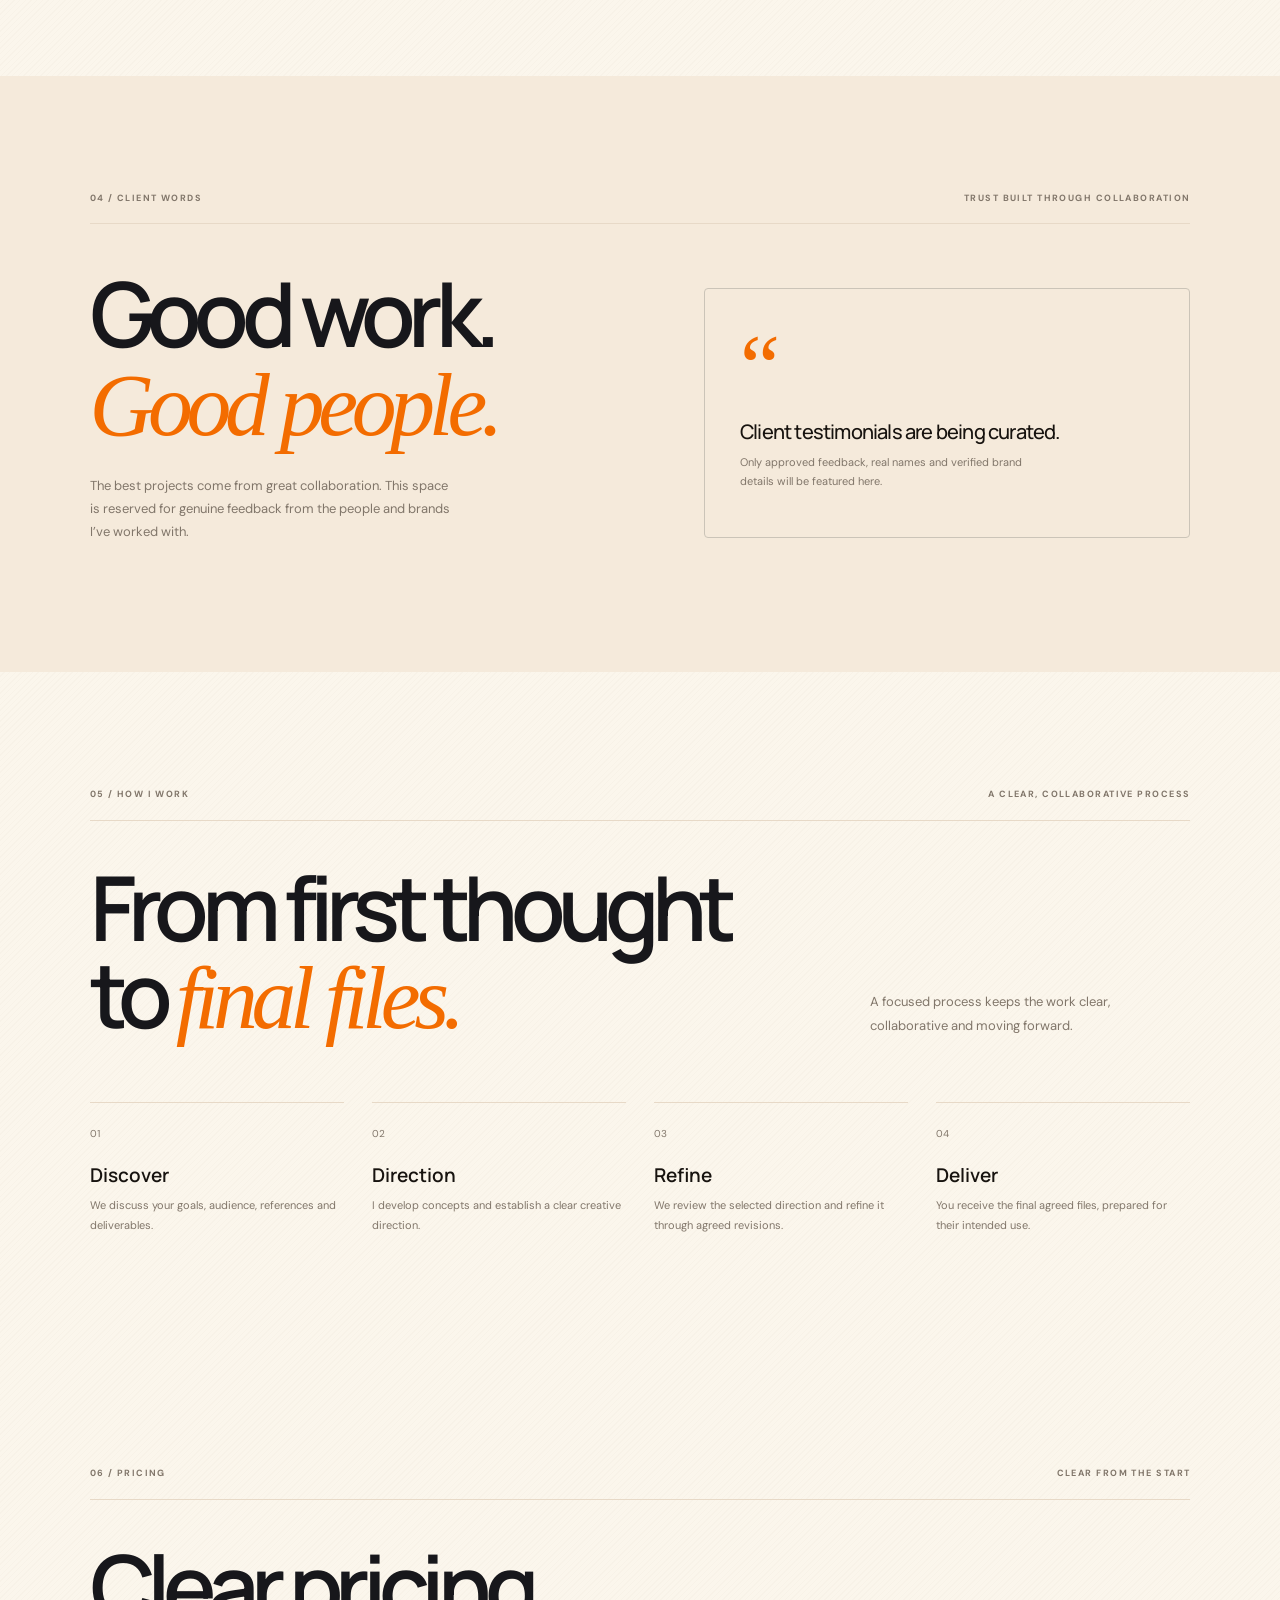
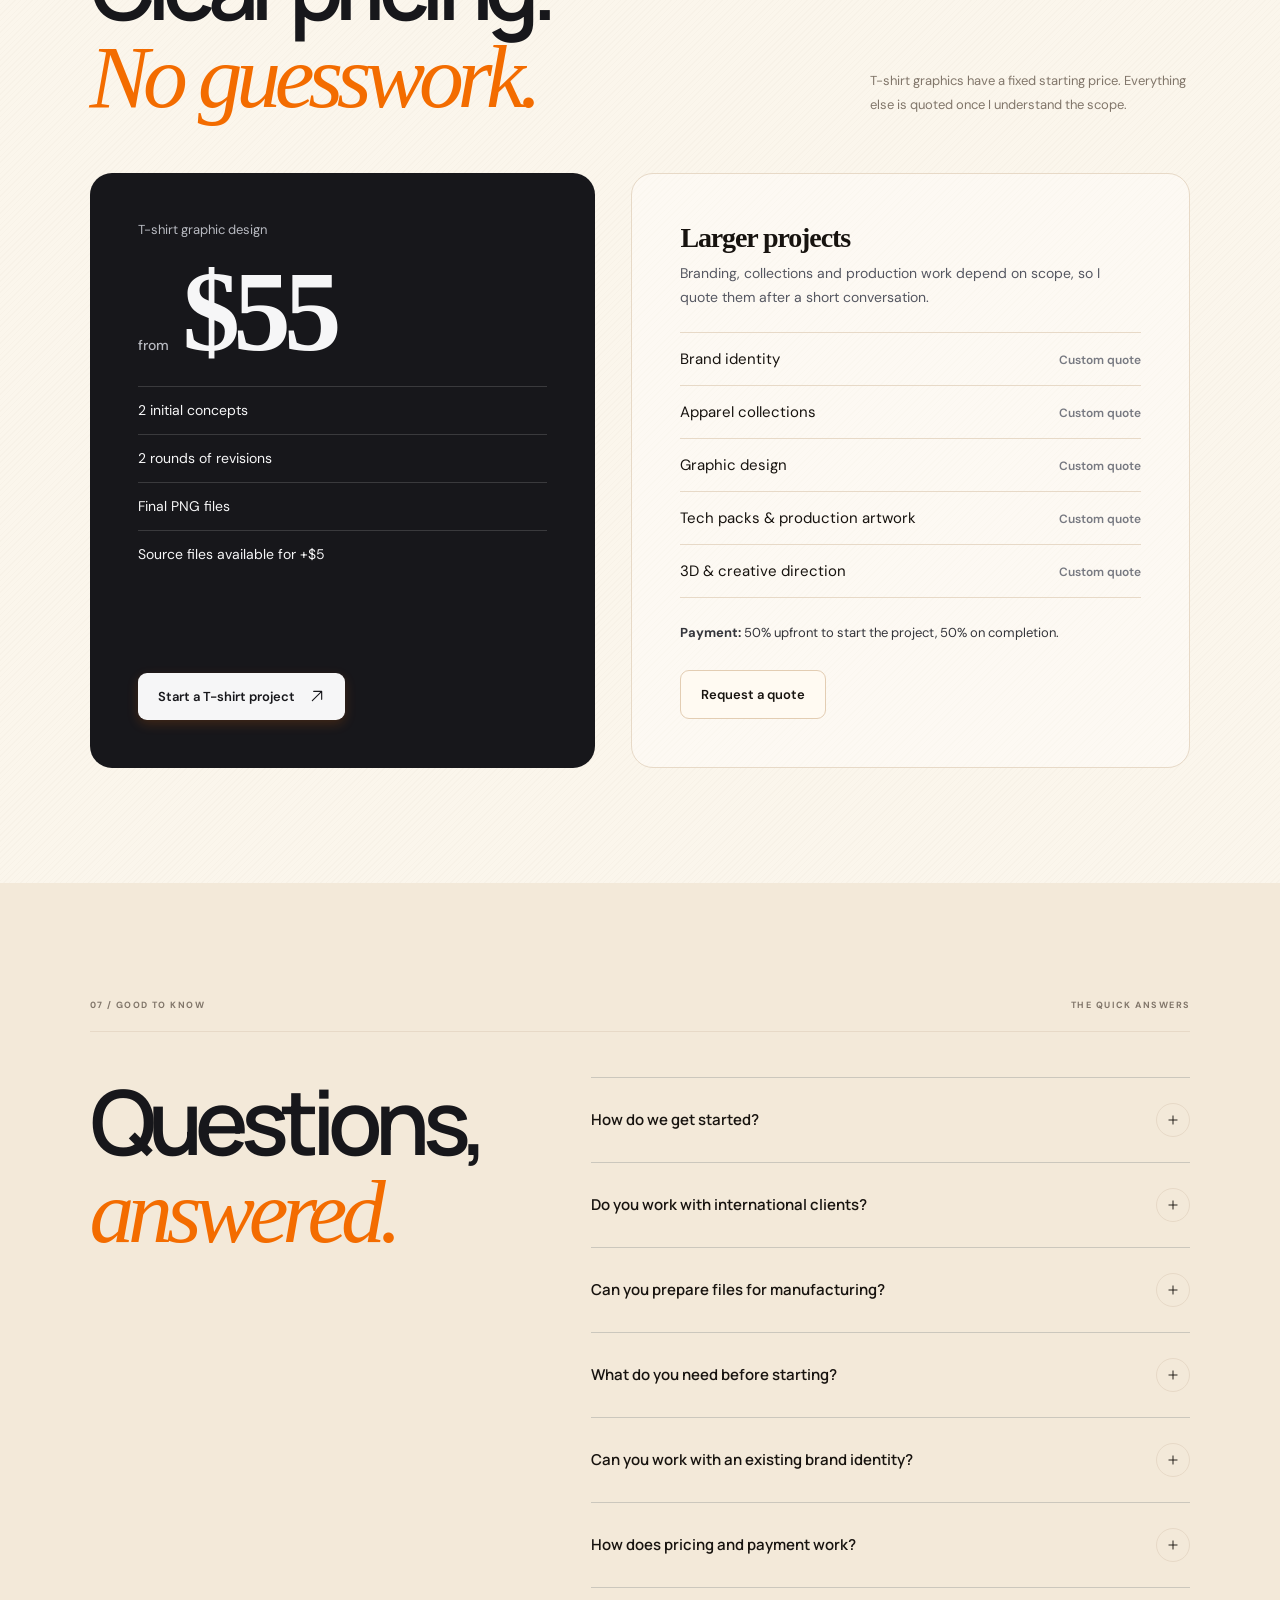
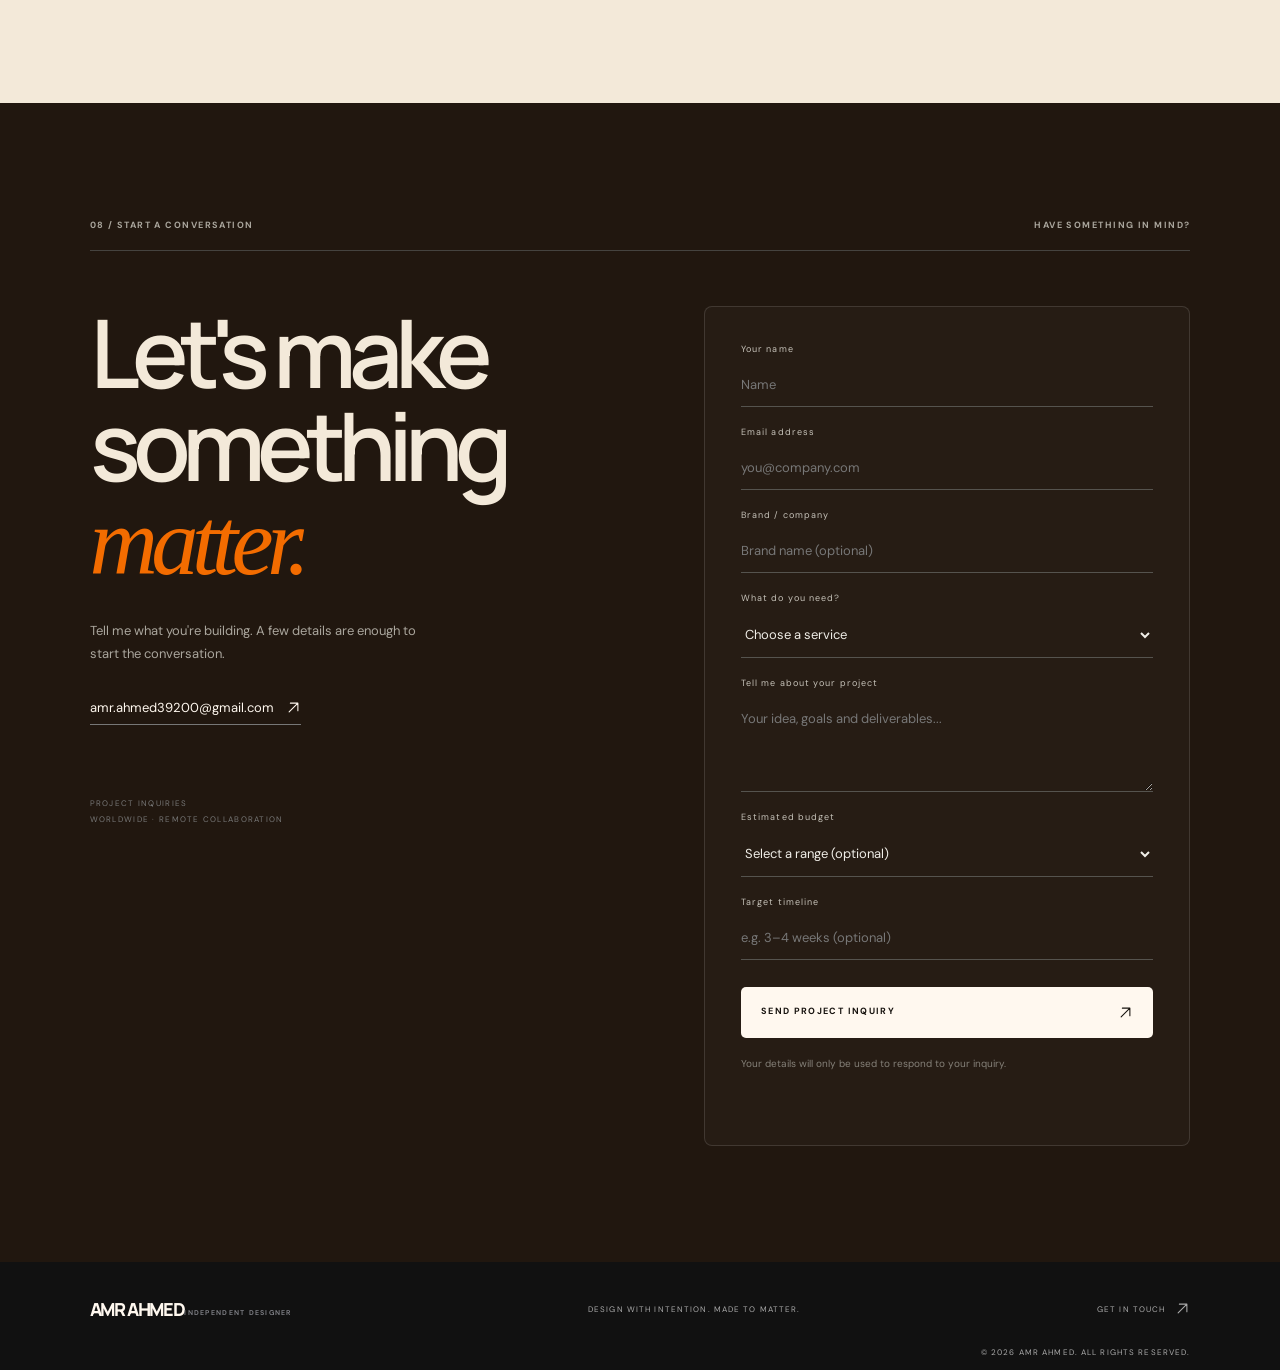
==== commit 722dc394: "Add files via upload" ====
--- a/index.html
+++ b/index.html
@@ -47,10 +47,12 @@
       <h1>Design with<br><em><span class="hero-portrait-sticker"><img class="portrait-main" src="amr-portrait.webp" width="900" height="1125" alt="Amr Ahmed" loading="eager"><span>hi, that’s me</span></span>intention.</em></h1>
       <p class="hero-description">I create distinctive visual identities and apparel graphics for brands that want to stand apart.</p>
       <div class="hero-actions"><a class="primary-action" href="#work">View projects <span><svg class="icon-arrow" viewBox="0 0 24 24" aria-hidden="true" focusable="false"><path d="M5 19 19 5M7 5h12v12"/></svg></span></a><a class="secondary-action" href="#contact">Get in touch</a></div>
-      <div class="hero-specialties"><div><strong>Apparel</strong><span>Graphics & tech packs</span></div><div><strong>Branding</strong><span>Identity systems</span></div><div><strong>Visuals</strong><span>Graphic & 3D design</span></div></div>
+      <div class="hero-proof">
       <div class="hero-stats" aria-label="Experience and global reach">
         <div class="hero-stat"><strong>4<span>+</span></strong><span>Years of experience</span></div>
         <div class="hero-stat"><strong>113<span>+</span></strong><span>Brands worldwide</span></div>
+      </div>
+      <div class="hero-specialties"><div><strong>Apparel</strong><span>Graphics & tech packs</span></div><div><strong>Branding</strong><span>Identity systems</span></div><div><strong>Visuals</strong><span>Graphic & 3D design</span></div></div>
       </div>
     </div>
     <div class="hero-art" aria-hidden="true"><div class="hero-orbit"></div><div class="hero-symbol">A<span>+</span></div></div>
--- a/styles.css
+++ b/styles.css
@@ -909,3 +909,80 @@
   .hero-stat strong { font-size: 29px; }
   .hero-stat > span { font-size: 9px; }
 }
+
+
+/* Larger hero stats, placed beneath the specialties row */
+.hero-stats {
+  display: flex;
+  align-items: flex-start;
+  gap: clamp(34px, 5.5vw, 72px);
+  margin: 34px 0 0;
+}
+.hero-stat {
+  display: flex;
+  flex-direction: column;
+  gap: 7px;
+}
+.hero-stat strong {
+  font-size: clamp(44px, 5vw, 62px);
+  line-height: .9;
+  letter-spacing: -.075em;
+}
+.hero-stat > span {
+  font-size: 12px;
+  line-height: 1.4;
+  letter-spacing: .1em;
+}
+@media (max-width: 700px) {
+  .hero-stats {
+    gap: 30px;
+    margin-top: 27px;
+  }
+  .hero-stat strong { font-size: clamp(36px, 10vw, 46px); }
+  .hero-stat > span { font-size: 10px; }
+}
+
+
+/* Hero refinement: tighter vertical rhythm, one proof bar, consistent number and icon sizes */
+.hero.section .hero-copy{padding:clamp(40px,6vh,68px) clamp(24px,6vw,96px) clamp(34px,5vh,52px)}
+.hero.section .hero-copy h1{font-size:clamp(54px,7.4vw,100px);line-height:.98;margin:clamp(26px,4vh,40px) 0 clamp(16px,2.4vh,22px)}
+.hero.section .hero-copy h1 em{display:inline-flex;align-items:center;justify-content:center;gap:.05em;margin-top:.12em}
+.hero.section .hero-portrait-sticker{flex:0 0 auto;width:.9em;height:1.16em;margin:0 .16em 0 0}
+.hero.section .hero-description{max-width:520px;font-size:clamp(14px,1.25vw,17px);line-height:1.65;text-wrap:balance}
+.hero.section .hero-actions{gap:12px;margin-top:clamp(20px,3vh,28px)}
+.hero.section .primary-action,.hero.section .secondary-action{min-height:48px;padding-block:0;align-items:center}
+.primary-action,.secondary-action,.nav-cta{display:inline-flex;align-items:center;gap:14px;white-space:nowrap}
+.nav-cta span,.primary-action span{display:inline-flex;margin-left:0}
+.nav-cta .icon-arrow,.primary-action .icon-arrow,.secondary-action .icon-arrow{width:16px;height:16px}
+
+.hero-proof{width:100%;max-width:860px;margin-top:clamp(30px,5vh,52px);padding-top:26px;border-top:1px solid var(--line);display:grid;grid-template-columns:auto 1px 1fr;align-items:center;gap:clamp(24px,4vw,56px)}
+.hero-proof::before{content:"";grid-column:2;grid-row:1;align-self:stretch;background:var(--line)}
+.hero-proof .hero-stats{grid-column:1;grid-row:1;display:flex;align-items:center;gap:clamp(26px,3.6vw,48px);margin:0}
+.hero-proof .hero-specialties{grid-column:3;grid-row:1;display:flex;justify-content:space-between;gap:clamp(16px,2.6vw,36px);margin:0}
+.hero-proof .hero-stat{gap:6px;align-items:flex-start;text-align:left}
+.hero-proof .hero-stat strong{font:600 clamp(34px,3.3vw,44px)/1 Georgia,serif;letter-spacing:-.045em}
+.hero-proof .hero-stat>span{font-size:10.5px;letter-spacing:.09em;line-height:1.3}
+.hero-proof .hero-specialties>div{align-items:flex-start;text-align:left}
+.hero-proof .hero-specialties strong{font-size:clamp(17px,1.5vw,20px)}
+.hero-proof .hero-specialties span{font-size:11px}
+@media(max-width:700px){
+.hero.section .hero-copy{padding:34px 20px 30px}
+.hero.section .hero-copy h1{font-size:48px;margin:24px 0 14px}
+.hero.section .hero-portrait-sticker{width:clamp(70px,18vw,88px);height:clamp(90px,23vw,112px);margin-right:12px}
+.hero-proof{grid-template-columns:1fr;gap:20px;padding-top:22px;margin-top:30px}
+.hero-proof::before{display:none}
+.hero-proof .hero-stats{grid-column:1;grid-row:1;justify-content:center;gap:40px}
+.hero-proof .hero-stat{align-items:center;text-align:center}
+.hero-proof .hero-stat strong{font-size:34px}
+.hero-proof .hero-specialties{grid-column:1;grid-row:2;padding-top:20px;border-top:1px solid var(--line)}
+.hero-proof .hero-specialties>div{align-items:center;text-align:center}
+}
+
+@media(max-width:700px){
+.hero.section .hero-copy h1 em{margin-top:16px}
+.hero-proof .hero-specialties{display:grid;grid-template-columns:repeat(3,1fr);gap:0}
+.hero-proof .hero-specialties>div{padding:0 6px;border:0;min-width:0}
+.hero-proof .hero-specialties>div+div{border-left:1px solid var(--line)}
+.hero-proof .hero-specialties strong{font-size:16px}
+.hero-proof .hero-specialties span{font-size:10px;line-height:1.35;text-wrap:balance}
+}
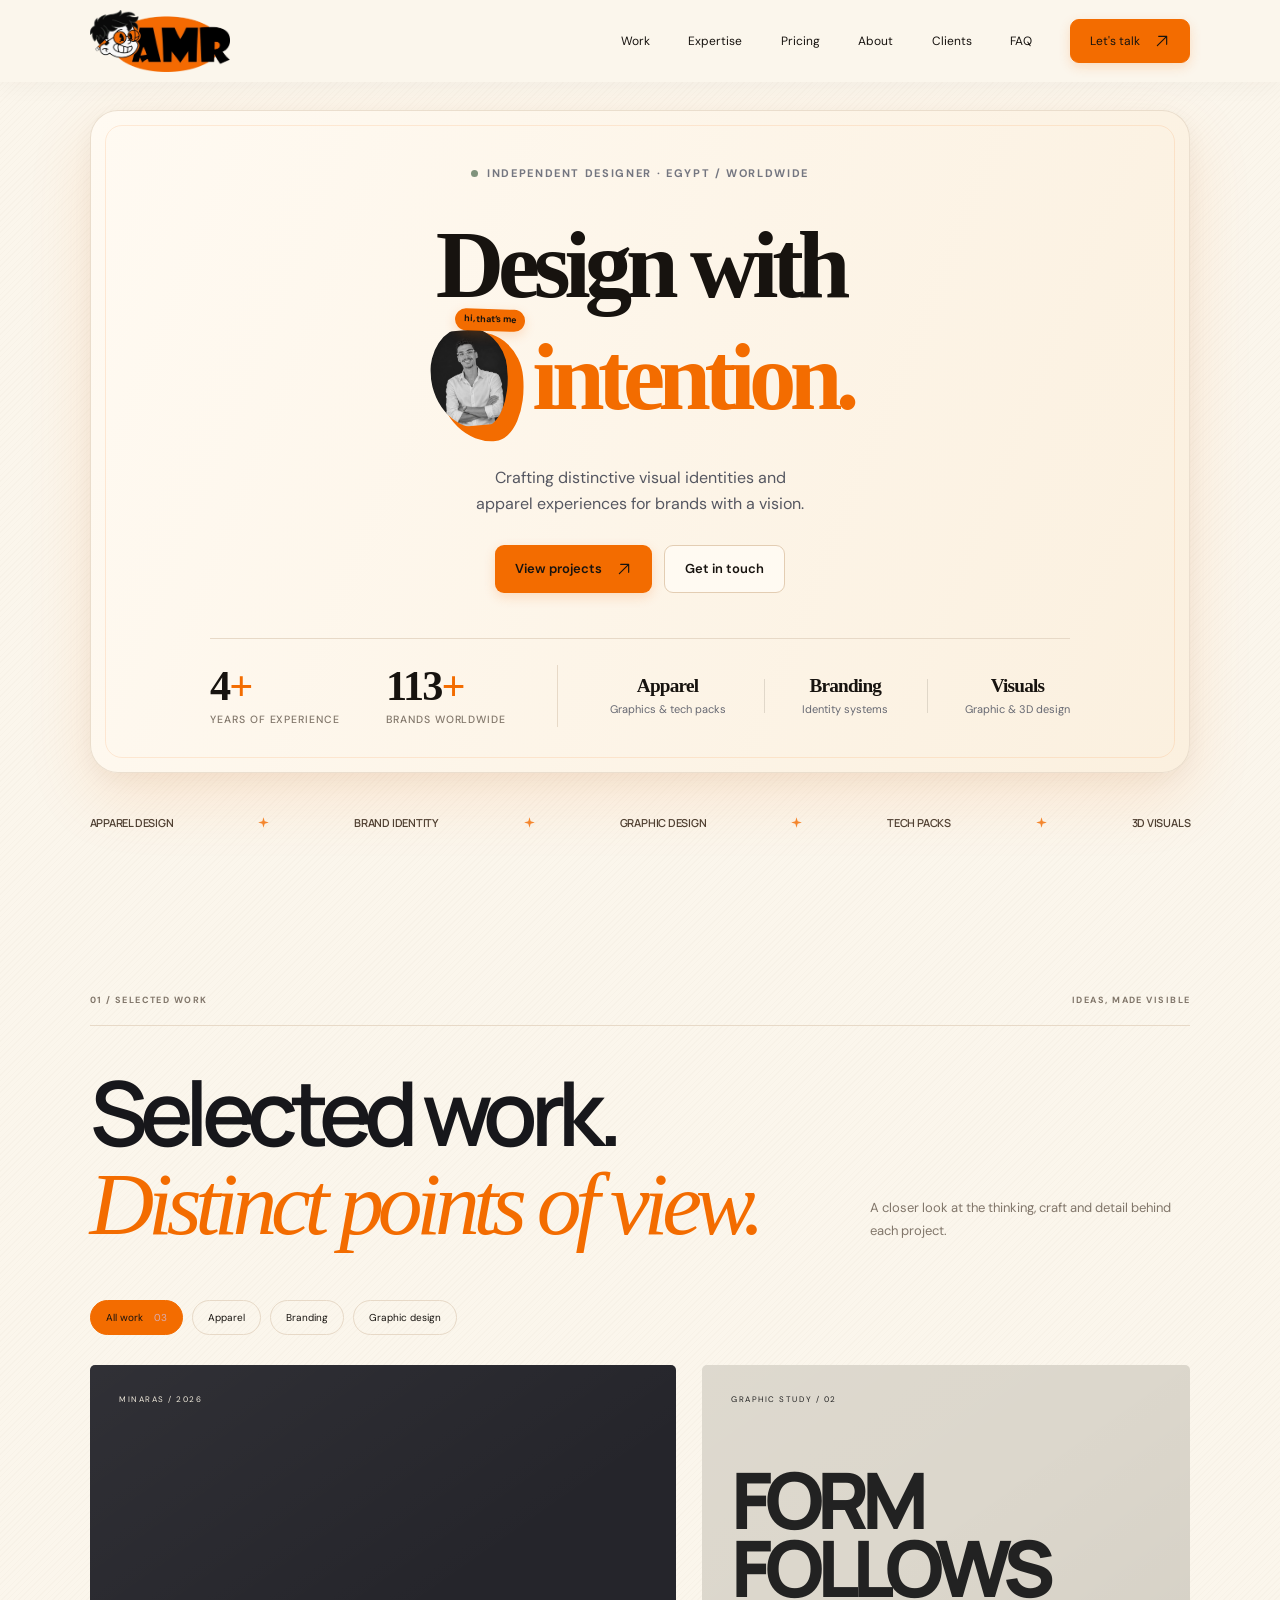
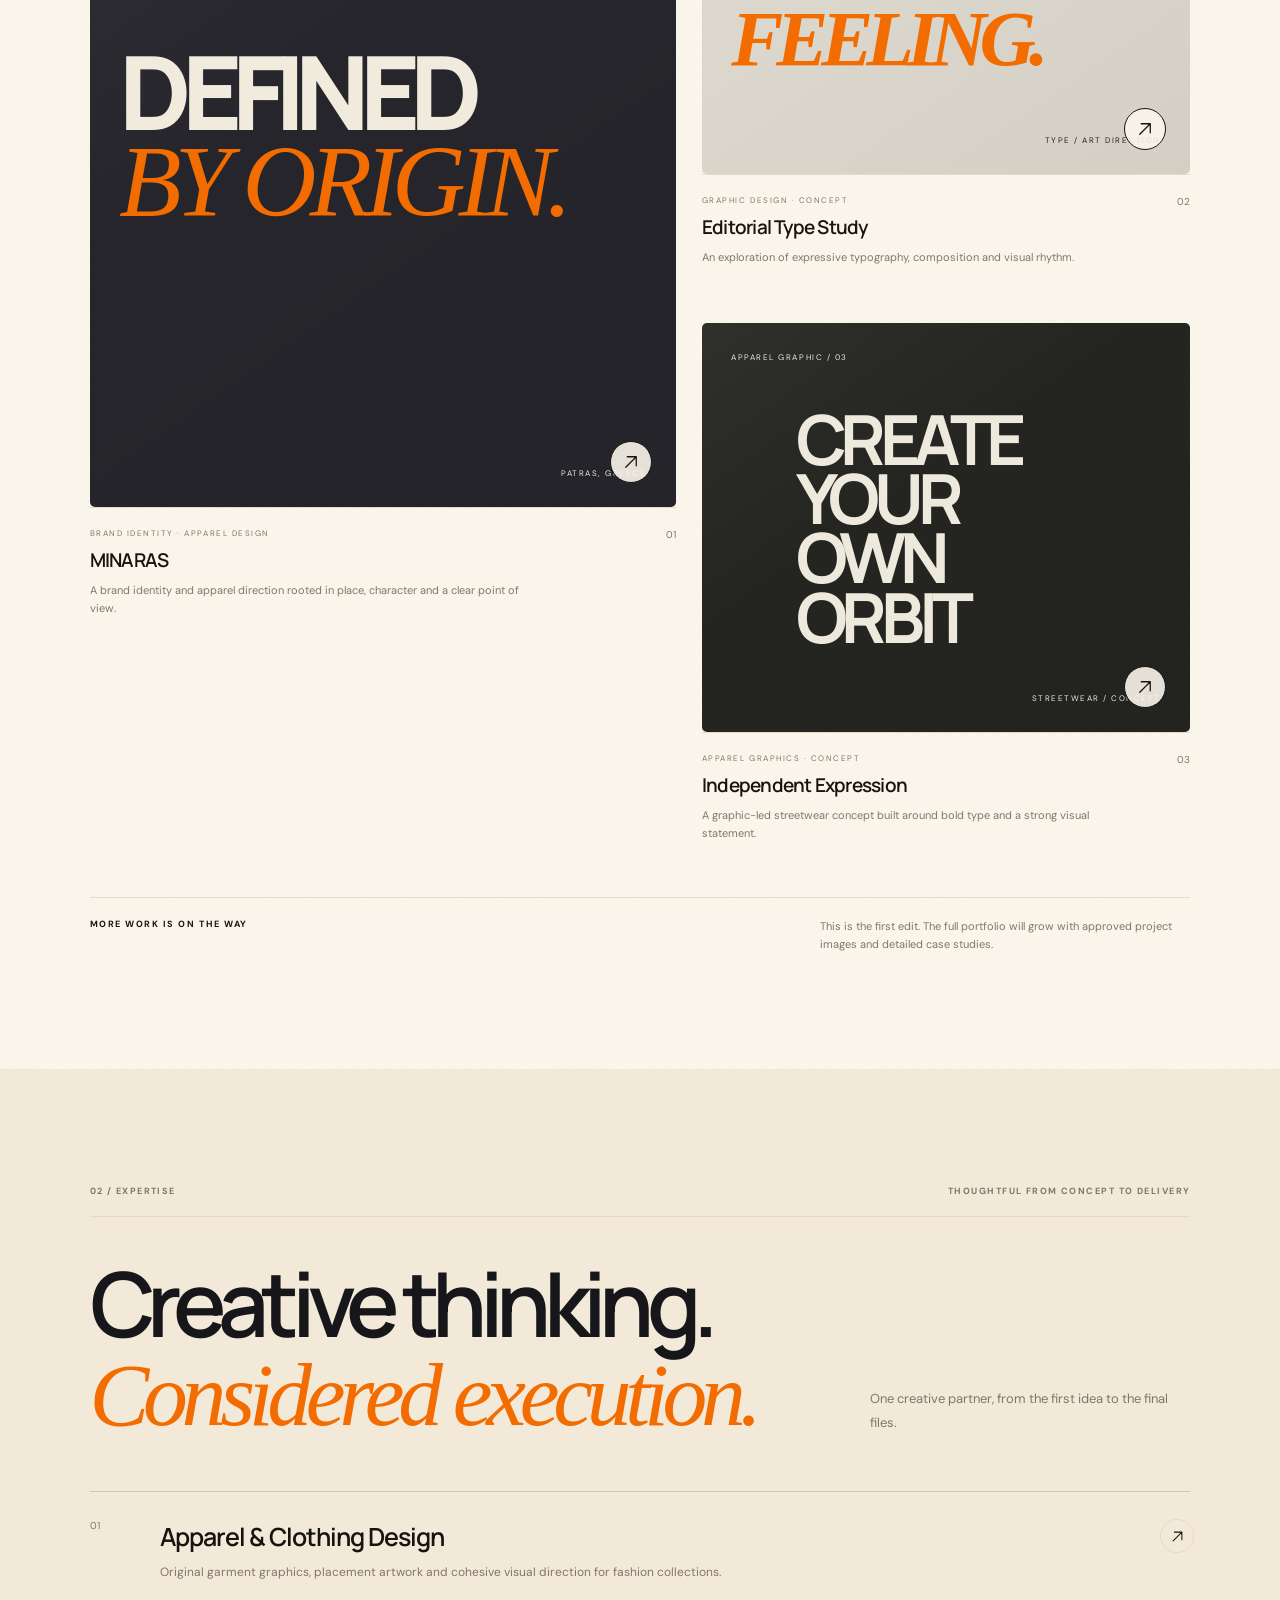
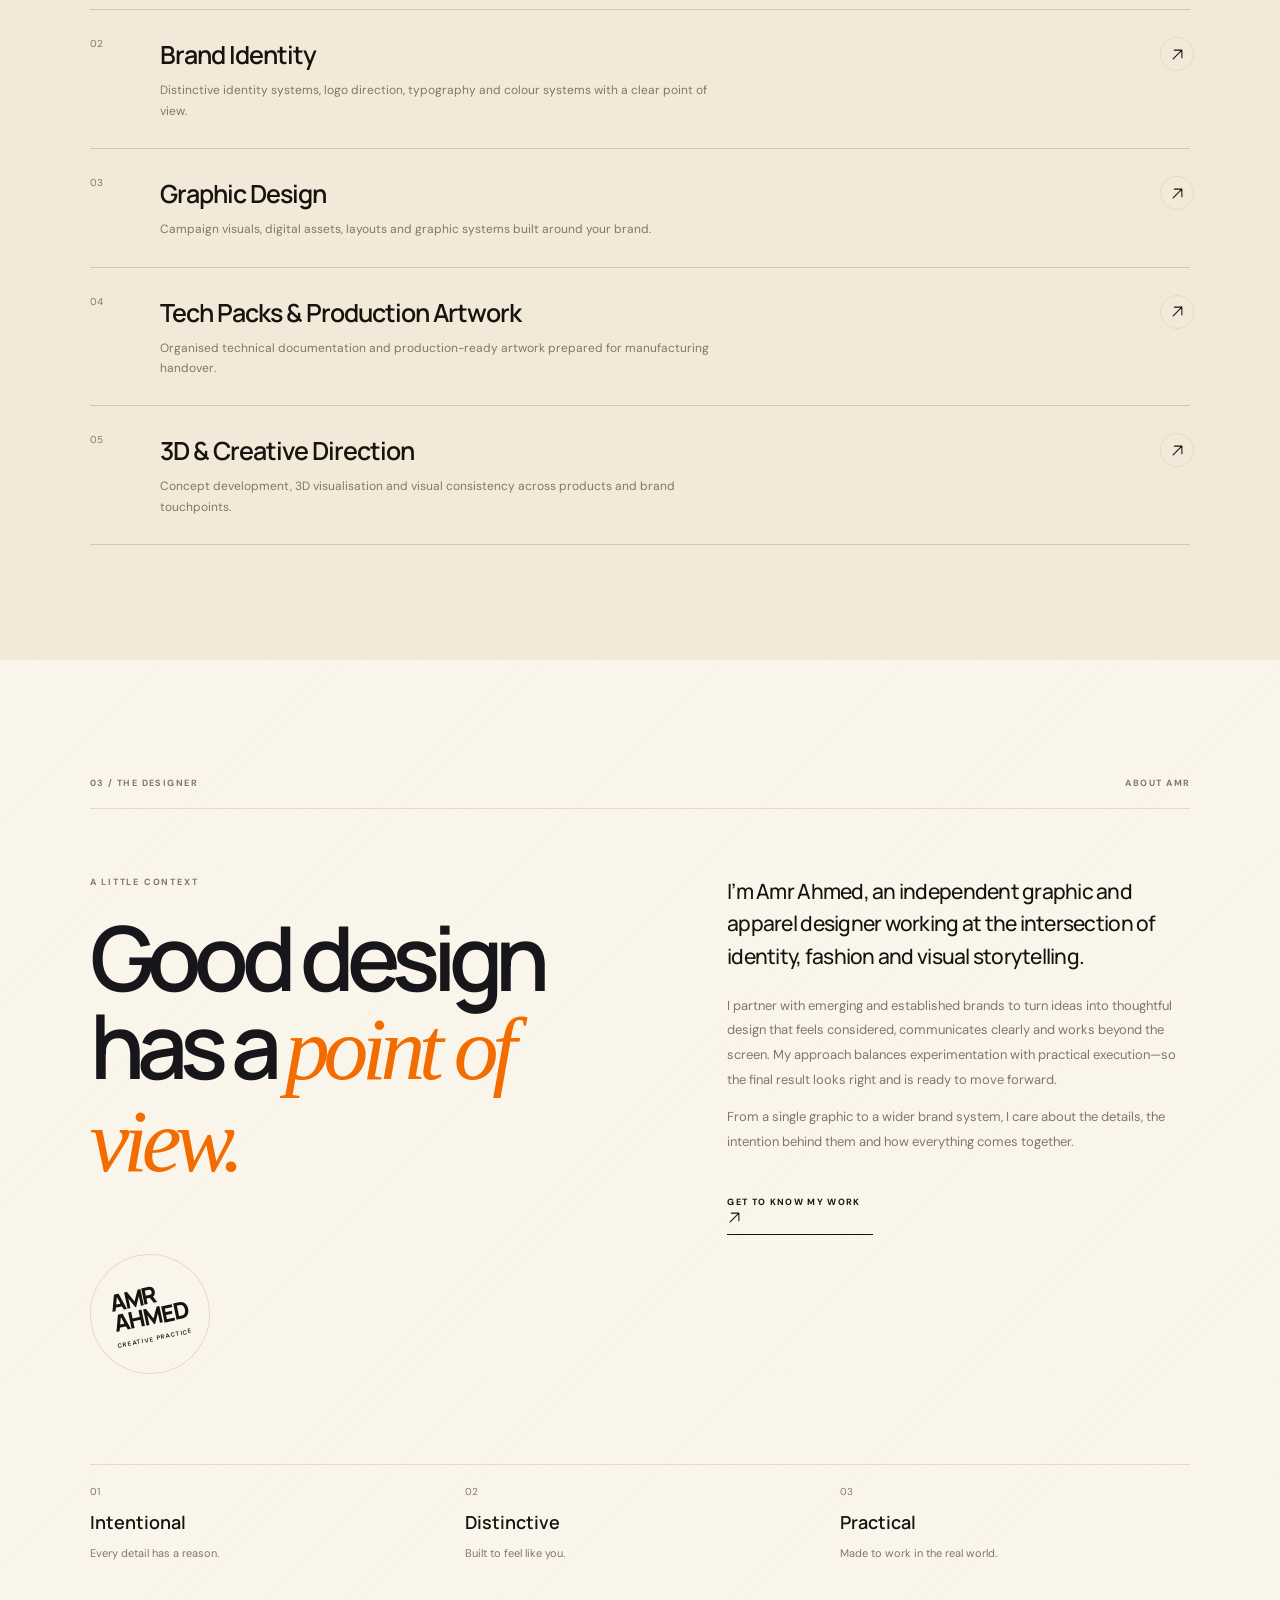
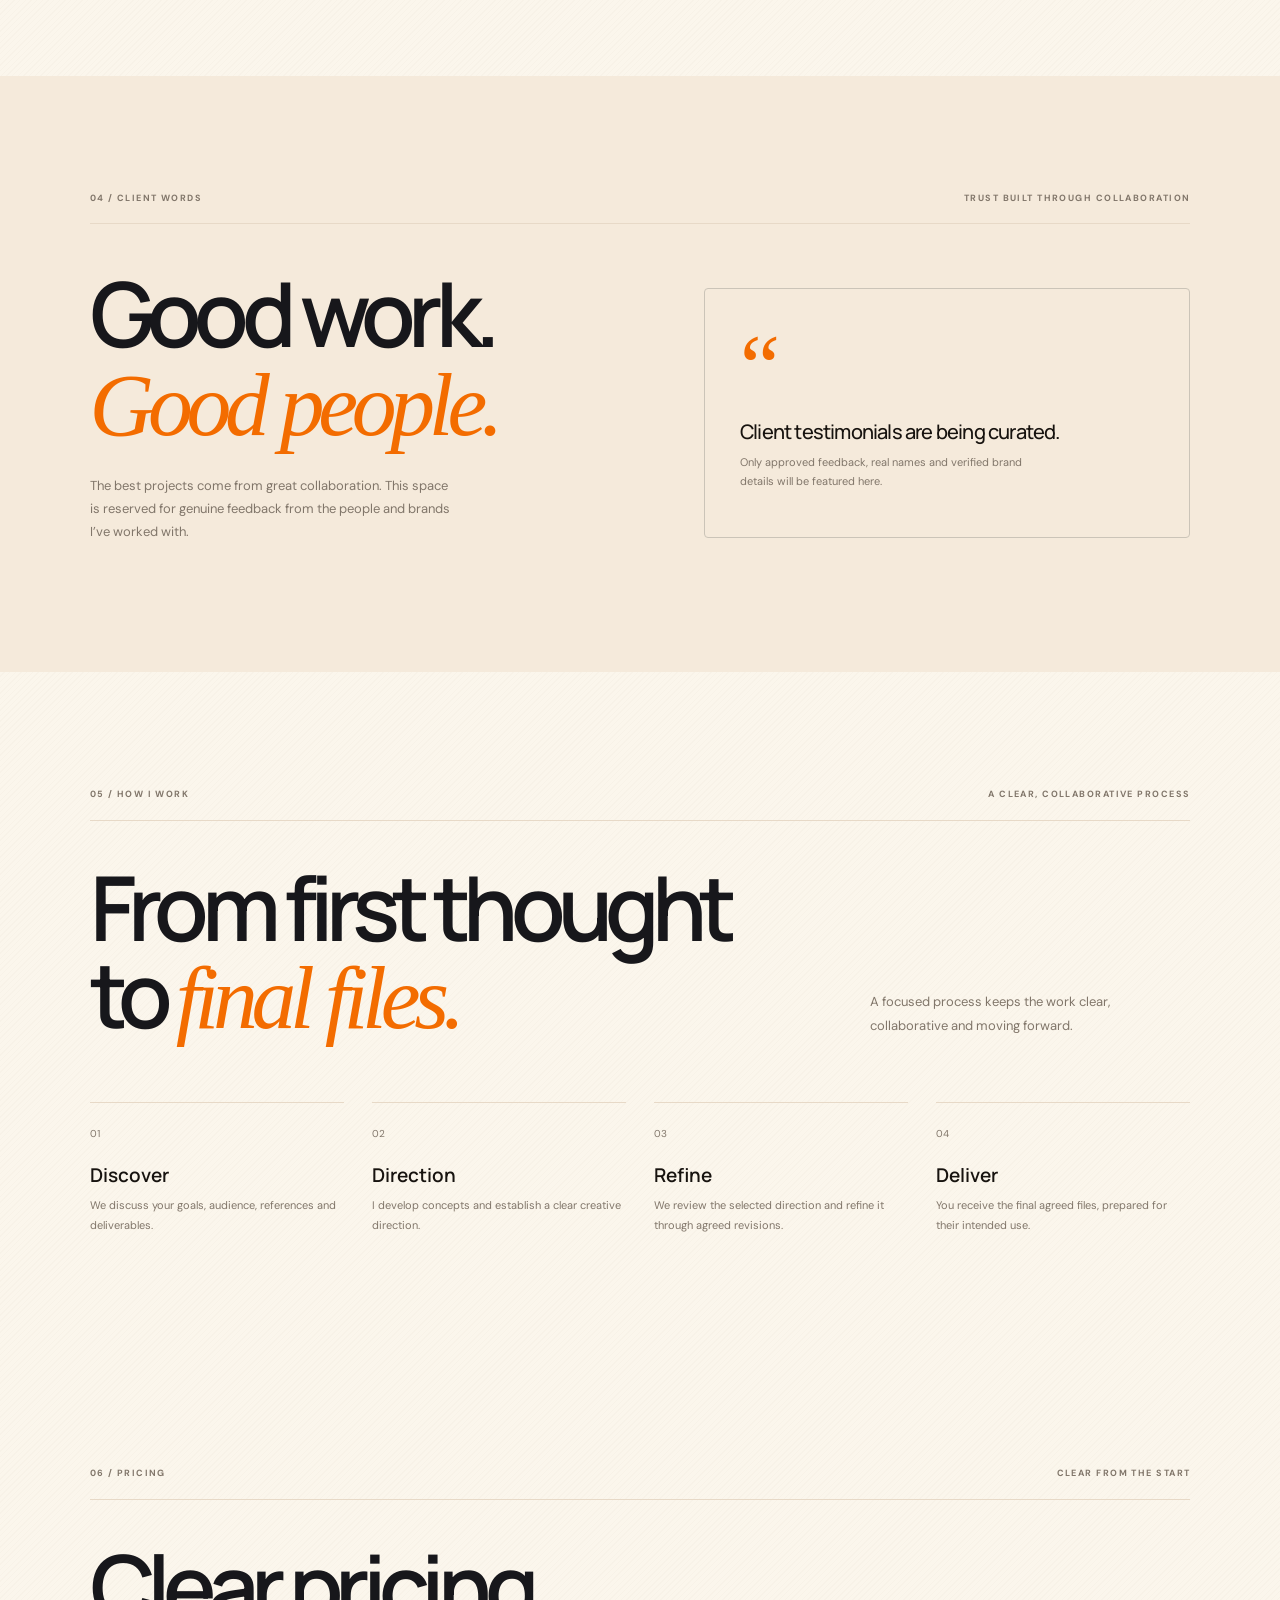
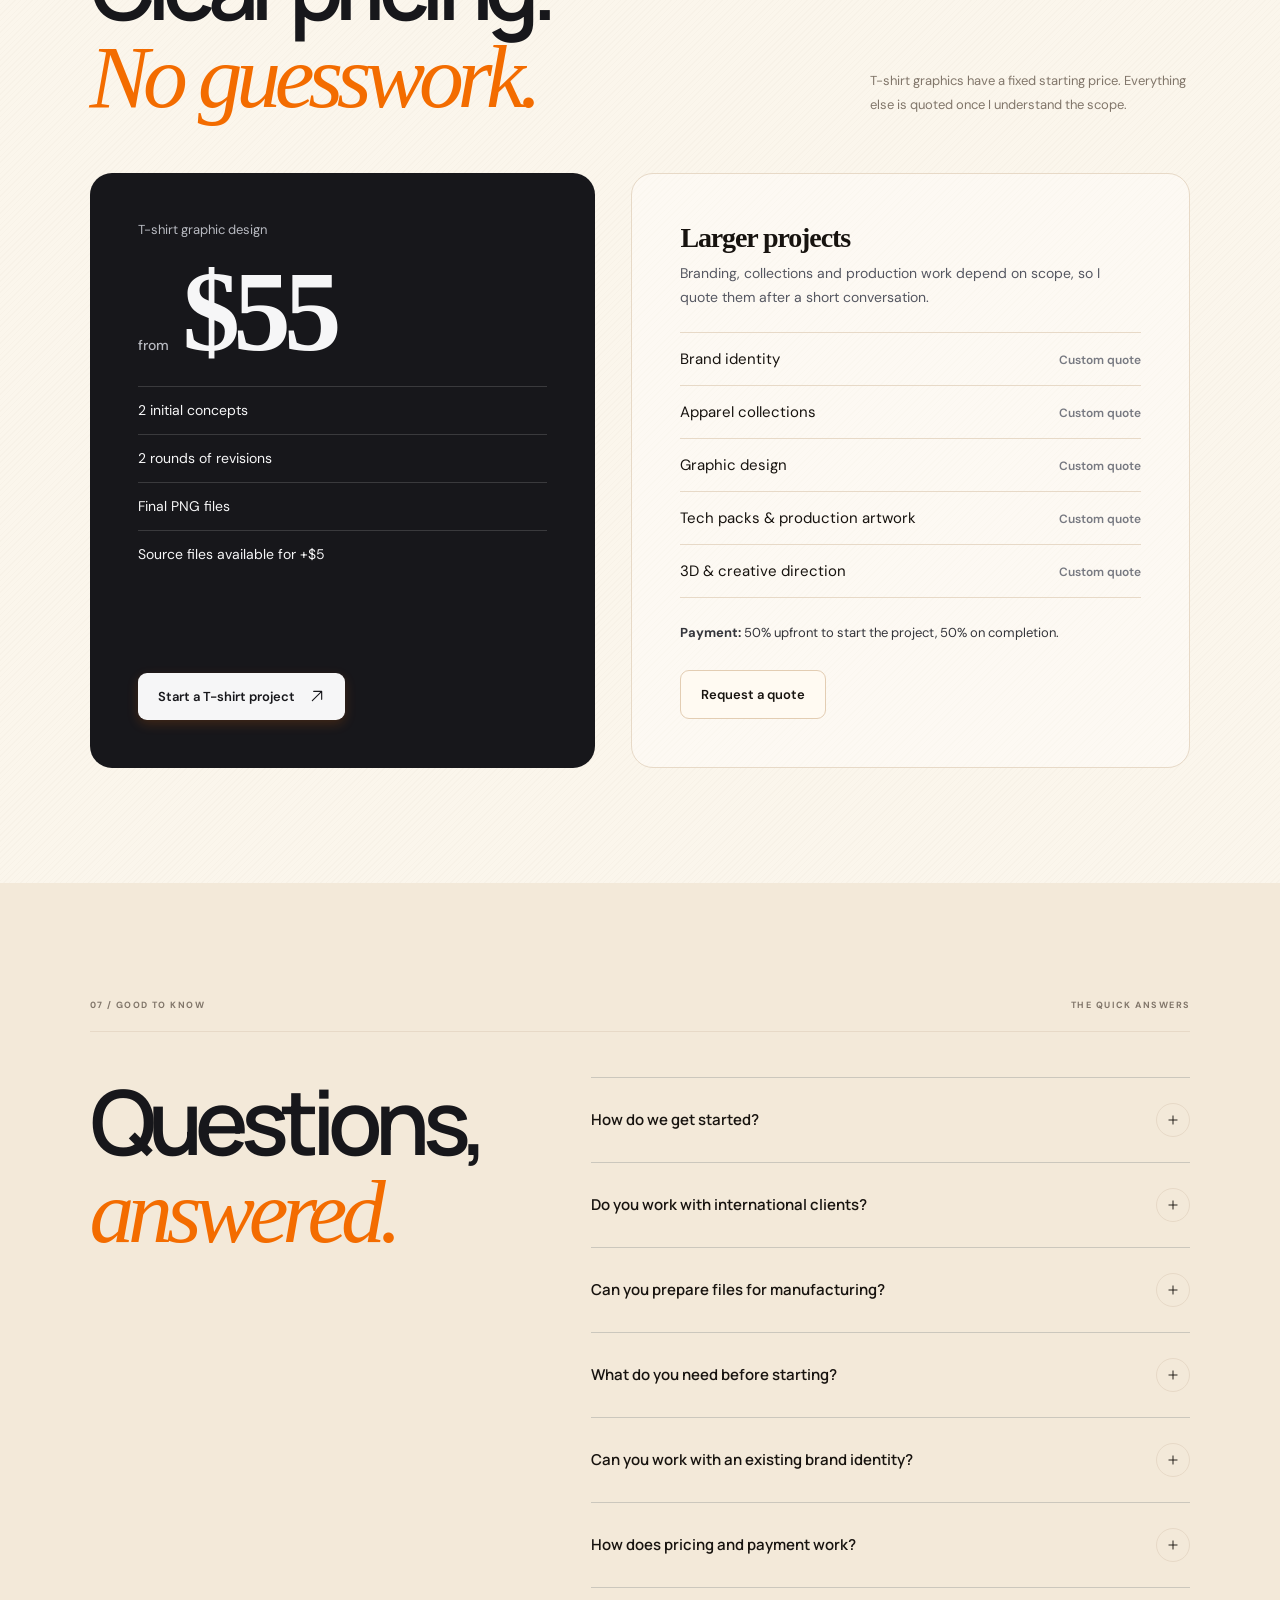
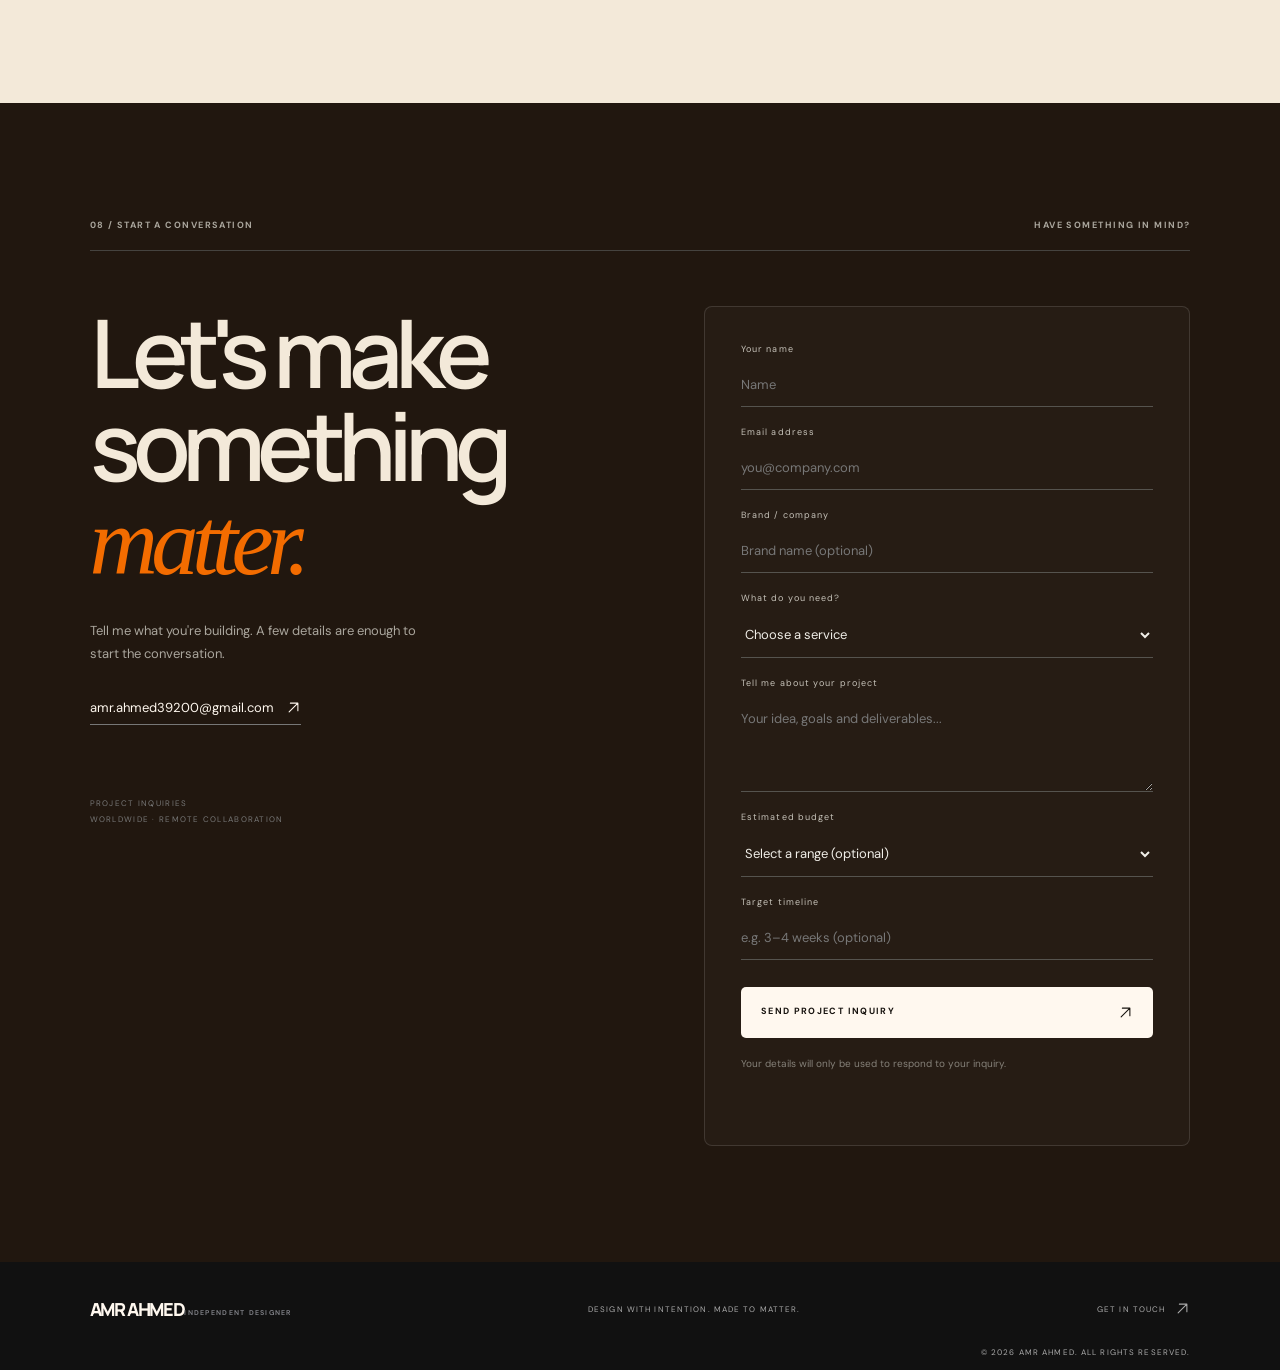
==== commit 8f1eb489: "Refine hero introduction copy" ====
--- a/index.html
+++ b/index.html
@@ -45,7 +45,7 @@
     <div class="hero-copy">
       <p class="eyebrow"><span class="status-dot"></span> INDEPENDENT DESIGNER · EGYPT / WORLDWIDE</p>
       <h1>Design with<br><em><span class="hero-portrait-sticker"><img class="portrait-main" src="amr-portrait.webp" width="900" height="1125" alt="Amr Ahmed" loading="eager"><span>hi, that’s me</span></span>intention.</em></h1>
-      <p class="hero-description">I create distinctive visual identities and apparel graphics for brands that want to stand apart.</p>
+      <p class="hero-description">Crafting distinctive visual identities and apparel experiences for brands with a vision.</p>
       <div class="hero-actions"><a class="primary-action" href="#work">View projects <span><svg class="icon-arrow" viewBox="0 0 24 24" aria-hidden="true" focusable="false"><path d="M5 19 19 5M7 5h12v12"/></svg></span></a><a class="secondary-action" href="#contact">Get in touch</a></div>
       <div class="hero-proof">
       <div class="hero-stats" aria-label="Experience and global reach">
